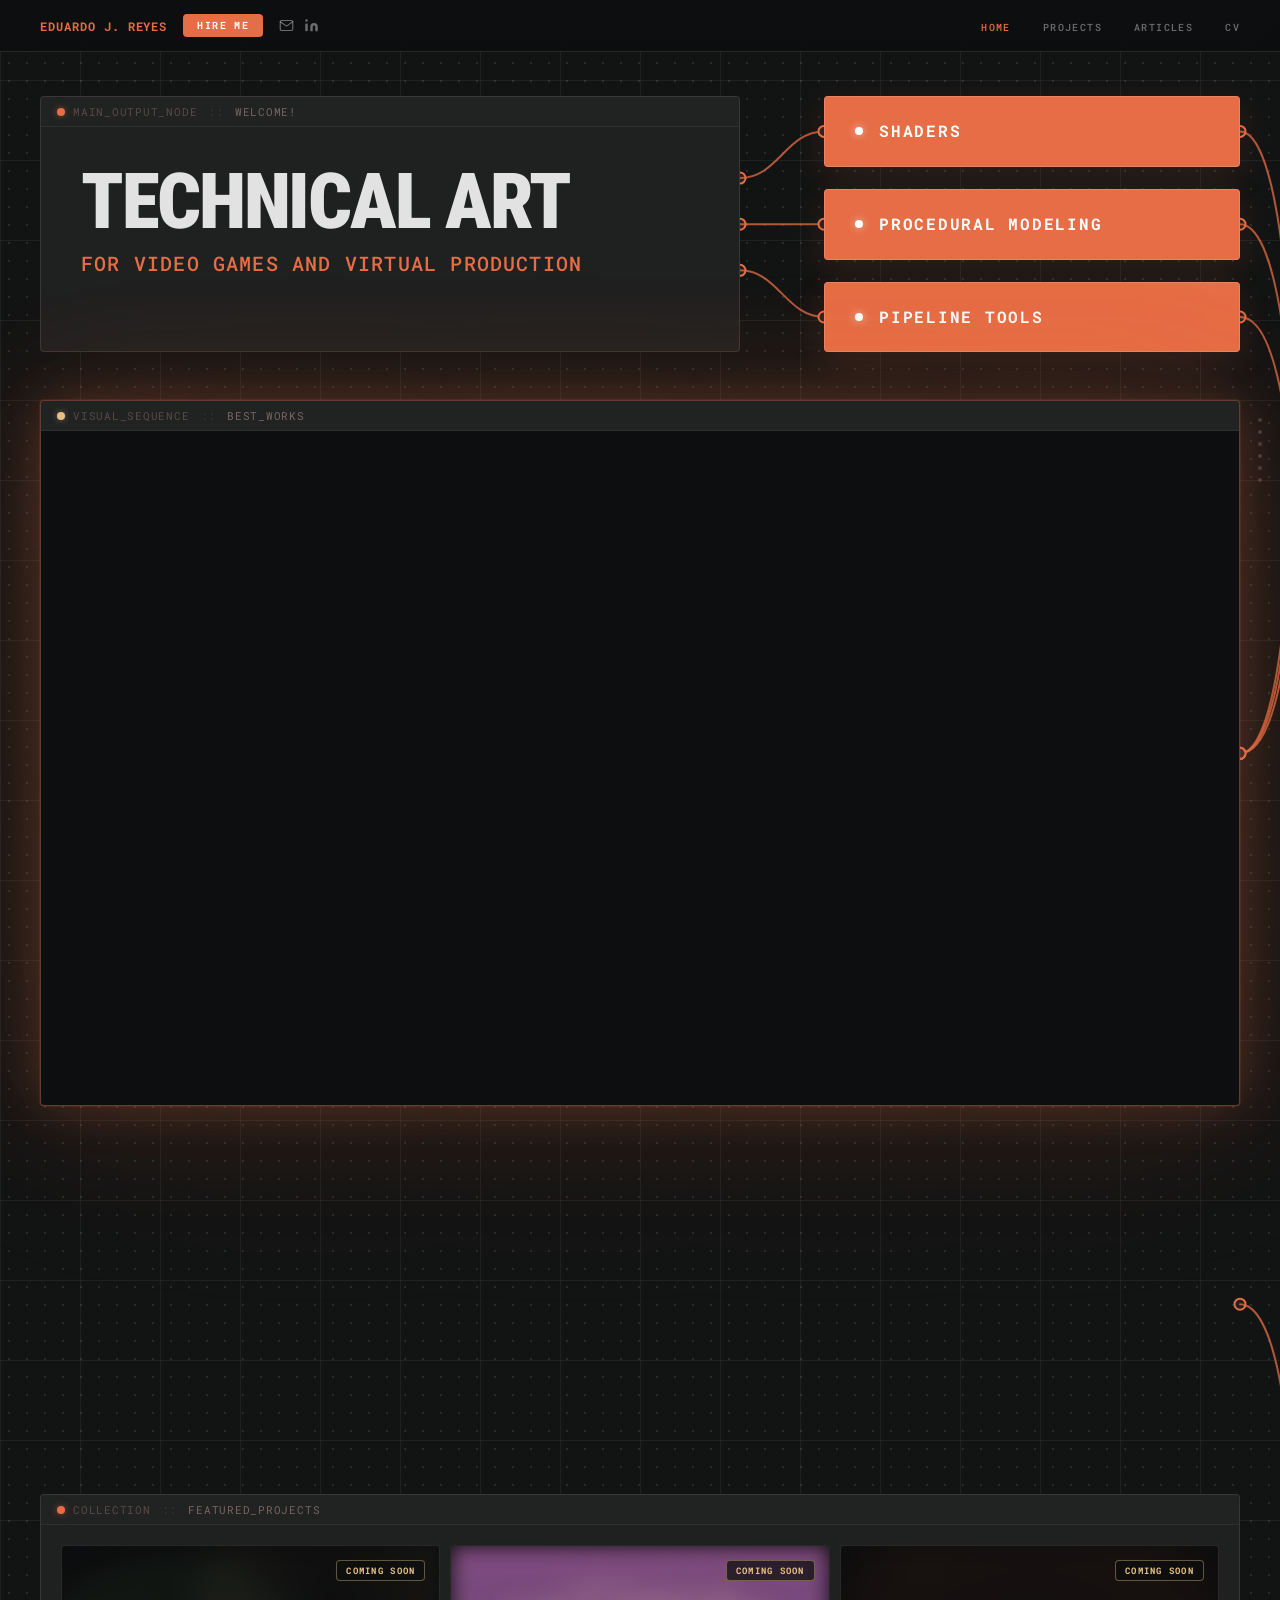
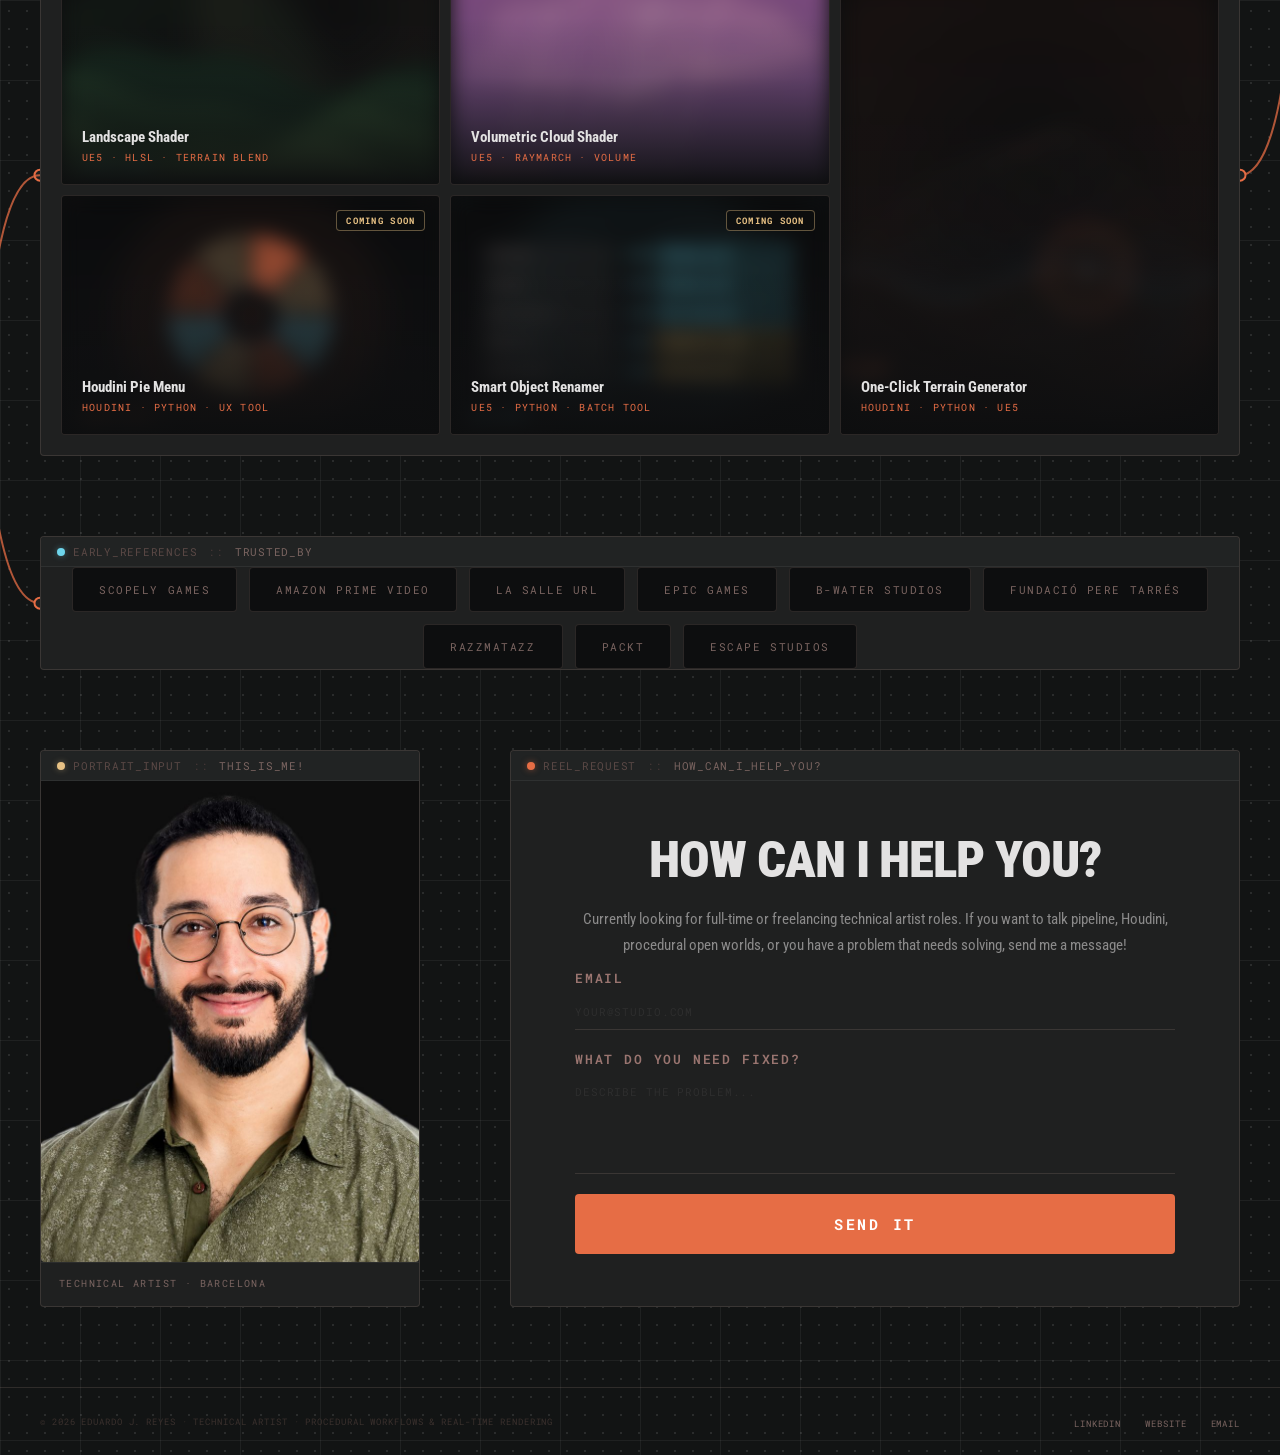
==== index.html @ d37d5cd6 "Update index.html updated navigation bar" ====
<!DOCTYPE html>
<html lang="en">
<head>
<meta charset="UTF-8"/>
<meta name="viewport" content="width=device-width, initial-scale=1.0"/>
<title>Eduardo J. Reyes — Technical Artist · Shaders · Procedural · Tools</title>

<!-- SEO -->
<meta name="description" content="Technical Artist with 4 shipped titles. Specialising in shaders, procedural modelling, and pipeline tools across UE5, Houdini, and Unity. Barcelona-based, available worldwide."/>
<meta name="keywords" content="Technical Artist, Unreal Engine 5, Houdini, HLSL, Shader Development, Procedural Generation, PCG, Unity, Technical Art, Barcelona, Real-Time Rendering, VFX, Pipeline Tools"/>
<meta name="author" content="Eduardo J. Reyes"/>
<meta name="robots" content="index, follow"/>
<link rel="canonical" href="https://eduardojreyes.com/"/>

<!-- Open Graph (LinkedIn, Facebook, WhatsApp, Slack…) -->
<meta property="og:type" content="website"/>
<meta property="og:url" content="https://eduardojreyes.com/"/>
<meta property="og:title" content="Eduardo J. Reyes — Technical Artist"/>
<meta property="og:description" content="Technical Artist with 4 shipped titles. Shaders · Procedural Modelling · Tools. UE5 · Houdini · Unity · HLSL. Barcelona-based, available worldwide."/>
<meta property="og:image" content="https://eduardojreyes.com/assets/Caratula.png"/>
<meta property="og:image:width" content="1280"/>
<meta property="og:image:height" content="720"/>
<meta property="og:image:alt" content="Eduardo J. Reyes — Technical Art · Shaders · Procedural Modelling · Tools"/>
<meta property="og:site_name" content="Eduardo J. Reyes — Portfolio"/>
<meta property="og:locale" content="en_GB"/>

<!-- Twitter / X Card -->
<meta name="twitter:card" content="summary_large_image"/>
<meta name="twitter:title" content="Eduardo J. Reyes — Technical Artist"/>
<meta name="twitter:description" content="Technical Artist with 4 shipped titles. Shaders · Procedural Modelling · Tools. UE5 · Houdini · Unity · HLSL."/>
<meta name="twitter:image" content="https://eduardojreyes.com/assets/Caratula.png"/>
<meta name="twitter:image:alt" content="Eduardo J. Reyes — Technical Art · Shaders · Procedural Modelling · Tools"/>

<!-- Theme colour (browser chrome on mobile) -->
<meta name="theme-color" content="#e66d45"/>
<link rel="preconnect" href="https://fonts.googleapis.com"/>
<link rel="preconnect" href="https://fonts.gstatic.com" crossorigin/>
<link href="https://fonts.googleapis.com/css2?family=Roboto+Condensed:ital,wght@0,300;0,400;0,600;0,700;0,800;0,900;1,400&family=Roboto:wght@300;400;500;700&family=Roboto+Mono:wght@400;500;600;700&display=swap" rel="stylesheet"/>
<style>
*,*::before,*::after{box-sizing:border-box;margin:0;padding:0;}
:root{
  --bg:#121414; --bg-low:#0d0e0f;
  --surface:#1f2020; --surf-hi:#212323;
  --primary:#e66d45; --primary-lo:#ffb59e;
  --secondary:#e7c184; --tertiary:#6ed5eb;
  --text:#e3e2e2; --text-dim:#dec0b7;
  --outline:rgba(166,139,131,.2);
  --outline-hi:rgba(166,139,131,.38);
  --font:'Roboto Condensed',sans-serif;
  --mono:'Roboto Mono',monospace;
  --r:4px; --pw:1400px;
}
html{scroll-behavior:smooth;}
body{
  position:relative;
  background-color:var(--bg);
  background-image:
    linear-gradient(rgba(255,255,255,.055) 1px, transparent 1px),
    linear-gradient(90deg, rgba(255,255,255,.055) 1px, transparent 1px),
    radial-gradient(circle, rgba(255,255,255,.1) 1px, transparent 1px);
  background-size:80px 80px, 80px 80px, 18px 18px;
  color:var(--text);font-family:var(--font);overflow-x:clip;
  cursor:url("data:image/svg+xml;charset=utf8,<svg xmlns='http://www.w3.org/2000/svg' width='40' height='40' viewBox='0 0 40 40'><path d='M8 4 L8 30 L14 23 L20 36 L24 34.5 L18 22 L28 22 Z' fill='white' stroke='%23e66d45' stroke-width='2.5' stroke-linejoin='round' paint-order='stroke fill'/></svg>") 8 4, auto;
}

/* CURSOR */
a, button, [role="button"], .nav-hire, .proj-card, label, input[type="submit"], select, .trusted-card {
  cursor:url("data:image/svg+xml;charset=utf8,<svg xmlns='http://www.w3.org/2000/svg' width='40' height='40' viewBox='0 0 40 40'><path d='M14 6 C14 4.9 14.9 4 16 4 C17.1 4 18 4.9 18 6 L18 16 C18.7 15.4 19.6 15 20.5 15 C21.6 15 22.5 15.6 23 16.5 C23.6 15.9 24.5 15.5 25.5 15.5 C26.5 15.5 27.4 16 28 16.8 C28.5 16.3 29.2 16 30 16 C31.1 16 32 16.9 32 18 L32 26 C32 30.4 28.4 34 24 34 L22 34 C19.6 34 17.4 33 15.9 31.3 L10.4 25 C9.6 24 9.7 22.6 10.7 21.8 C11.6 21.1 12.9 21.2 13.7 22 L14 22.3 Z' fill='white' stroke='%23e66d45' stroke-width='2' stroke-linejoin='round' paint-order='stroke fill'/></svg>") 14 4, pointer;
}
.reel-wrap{position:relative;}

/* NAV */
nav{position:fixed;top:0;left:0;right:0;z-index:200;height:52px;display:flex;align-items:center;justify-content:space-between;padding:0 40px;background:rgba(13,14,15,.9);backdrop-filter:blur(16px);border-bottom:1px solid var(--outline);}
.nav-left{display:flex;align-items:center;gap:16px;}
.nav-name{font-family:var(--mono);font-size:12px;font-weight:700;letter-spacing:.08em;text-transform:uppercase;color:var(--primary);text-decoration:none;}
.nav-icons{display:flex;align-items:center;gap:10px;}
.nav-icon{display:flex;align-items:center;color:rgba(227,226,226,.45);text-decoration:none;transition:color .2s;}
.nav-icon:hover{color:var(--primary);}
.nav-icon svg{width:15px;height:15px;}
.nav-hire{font-family:var(--mono);font-size:10px;font-weight:700;letter-spacing:.14em;text-transform:uppercase;padding:5px 14px;background:var(--primary);color:#fff;text-decoration:none;border-radius:var(--r);transition:background .2s;}
.nav-hire:hover{background:var(--primary-lo);}
.nav-right{display:flex;gap:32px;list-style:none;}
.nav-right a{font-family:var(--mono);font-size:10px;font-weight:500;letter-spacing:.14em;text-transform:uppercase;color:rgba(227,226,226,.45);text-decoration:none;transition:color .2s;}
.nav-right a:hover{color:var(--text);}
.nav-right a.active{color:var(--primary);}
.nav-sep{color:rgba(166,139,131,.3);font-size:10px;}

/* PAGE */
.page{position:relative;max-width:var(--pw);margin:0 auto;padding:0 40px;z-index:3;}

/* NODE — base (invisible until animated) */
.node{background:var(--surface);border:1px solid var(--outline);border-radius:var(--r);position:relative;opacity:0;border-color .3s;z-index:1;}
.node:hover{border-color:var(--outline-hi);}

/* ── ANIMATION KEYFRAMES ── */
@keyframes fadeIn{
  0%  {opacity:0;transform:translateY(20px);}
  100%{opacity:1;transform:translateY(0);}
}
.anim-fade{animation:fadeIn 467ms cubic-bezier(0.4,0,0.2,1) forwards;}
.anim-glitch{animation:fadeIn 533ms cubic-bezier(0.4,0,0.2,1) forwards;}

/* Header */
.node-header{display:flex;align-items:center;gap:8px;padding:7px 16px;background:var(--surf-hi);border-bottom:1px solid rgba(255,255,255,.06);border-radius:var(--r) var(--r) 0 0;font-family:var(--mono);font-size:11px;letter-spacing:.07em;user-select:none;}
.nh-dot{width:8px;height:8px;border-radius:50%;flex-shrink:0;background:var(--primary);box-shadow:0 0 6px rgba(230,109,69,.5);}
.nh-dot.teal{background:var(--tertiary);box-shadow:0 0 6px rgba(110,213,235,.4);}
.nh-dot.sand{background:var(--secondary);box-shadow:0 0 6px rgba(231,193,132,.4);}
.nh-path{color:#5a4845;} .nh-sep{color:#443635;margin:0 3px;} .nh-name{color:#7a6460;}

/* ─ HERO ─ */
.s-hero{padding-top:96px;}
.hero-grid{display:grid;grid-template-columns:minmax(0,1fr) 480px;gap:20px;align-items:stretch;}
.node-hero-text .node-body{padding:40px 40px 44px;}
.hero-h1{font-size:clamp(44px,6vw,100px);font-weight:900;line-height:.92;letter-spacing:-.03em;text-transform:uppercase;margin-bottom:12px;color:var(--text);white-space:nowrap;}
.hero-sub{font-family:var(--mono);font-size:clamp(14px,1.55vw,21px);font-weight:500;letter-spacing:.06em;text-transform:uppercase;color:var(--primary);margin-bottom:0;}

/* Spec output nodes */
.spec-col{display:flex;flex-direction:column;justify-content:center;gap:22px;height:100%;padding-left:64px;}
.node-spec{background:var(--primary);border-color:rgba(255,255,255,.16);display:flex;align-items:center;gap:16px;padding:26px 30px;box-shadow:0 10px 34px rgba(230,109,69,.14);}
.node-spec:hover{border-color:rgba(255,255,255,.5);background:#f07846;}
.spec-pin{width:8px;height:8px;border-radius:50%;background:#fff;flex-shrink:0;box-shadow:0 0 8px rgba(255,255,255,.6);}
.spec-label{font-family:var(--mono);font-size:clamp(15px,1.25vw,19px);font-weight:800;letter-spacing:.11em;text-transform:uppercase;color:#fff;line-height:1.05;}

/* ─ REEL ─ */
.s-reel{padding:48px 0;}
.node-reel .node-body{padding:0;}
.node-reel{border-color:rgba(230,109,69,.35);box-shadow:0 0 0 1px rgba(230,109,69,.12),0 0 50px rgba(230,109,69,.24),0 0 140px rgba(230,109,69,.16),0 0 240px rgba(230,109,69,.09);}
.node-reel:hover{border-color:rgba(230,109,69,.6);}
@media (prefers-reduced-motion:no-preference){
  .node-reel{animation:reelGlow 6s ease-in-out infinite;}
}
@keyframes reelGlow{
  0%,100%{box-shadow:0 0 0 1px rgba(230,109,69,.12),0 0 50px rgba(230,109,69,.22),0 0 140px rgba(230,109,69,.14),0 0 240px rgba(230,109,69,.08);}
  50%    {box-shadow:0 0 0 1px rgba(230,109,69,.18),0 0 60px rgba(230,109,69,.30),0 0 170px rgba(230,109,69,.19),0 0 280px rgba(230,109,69,.12);}
}
.reel-wrap{position:relative;width:100%;aspect-ratio:16/9;background:var(--bg-low);border-radius:0 0 var(--r) var(--r);overflow:hidden;}
.reel-wrap iframe{position:absolute;top:0;left:0;width:100%;height:100%;border:0;}

/* ─ VALUES ─ */
.s-values{padding:40px 0;}
.values-grid{display:grid;grid-template-columns:repeat(3,1fr);gap:16px;}
.node-val .node-body{padding:28px 28px 32px;}
.val-header{display:flex;align-items:center;gap:14px;margin-bottom:14px;}
.val-icon{width:32px;height:32px;flex-shrink:0;color:var(--primary);}
.val-title{font-size:17px;font-weight:700;line-height:1.25;letter-spacing:-.01em;margin:0;}
.val-text{font-size:14px;line-height:1.7;color:rgba(227,226,226,.55);}

/* ─ PROJECTS ─ */
.s-projects{padding:40px 0;}
.projects-grid{display:grid;grid-template-columns:repeat(3,1fr);grid-template-rows:240px 240px;gap:10px;}
.proj-card{position:relative;overflow:hidden;border-radius:var(--r);background:var(--bg-low);border:1px solid var(--outline);text-decoration:none;display:block;transition:border-color .25s;}
.proj-card:hover{border-color:rgba(230,109,69,.45);box-shadow:0 0 0 1px rgba(230,109,69,.1),0 0 40px rgba(230,109,69,.18),0 0 100px rgba(230,109,69,.1);}
.proj-card:nth-child(3){grid-column:3;grid-row:1/span 2;}
.proj-bg{position:absolute;inset:0;transition:transform .5s ease;background-size:cover;background-position:center;}
.proj-card:hover .proj-bg{transform:scale(1.04);}
.proj-overlay{position:absolute;inset:0;background:linear-gradient(to top,rgba(13,14,15,.92) 0%,rgba(13,14,15,.15) 45%,transparent 70%);display:flex;flex-direction:column;justify-content:flex-end;padding:20px;transition:opacity .3s;}
.proj-title{font-size:15px;font-weight:700;color:var(--text);margin-bottom:5px;}
.proj-tag{font-family:var(--mono);font-size:10px;letter-spacing:.12em;text-transform:uppercase;color:var(--primary);}
.proj-soon{position:absolute;top:14px;right:14px;font-family:var(--mono);font-size:9px;font-weight:700;letter-spacing:.14em;text-transform:uppercase;color:var(--secondary);background:rgba(13,14,15,.72);border:1px solid rgba(231,193,132,.4);padding:4px 9px;border-radius:var(--r);z-index:3;}
.proj-bg{filter:blur(10px);}

/* ─ TRUSTED ─ */
.s-trusted{padding:40px 0;}
.node-trusted .node-body{padding:32px 32px 36px;}
.trusted-grid{display:flex;gap:12px;flex-wrap:wrap;align-items:center;justify-content:center;}
.trusted-card{padding:14px 26px;border:1px solid var(--outline);border-radius:var(--r);background:var(--bg-low);font-family:var(--mono);font-size:11px;letter-spacing:.14em;text-transform:uppercase;color:#7a6460;transition:border-color .2s,color .2s;}
.trusted-card:hover{border-color:var(--primary);color:var(--text-dim);}

/* ─ CONTACT ─ */
.s-contact{padding:40px 0 80px;}
.contact-grid{display:grid;grid-template-columns:380px minmax(0,1fr);gap:90px;align-items:stretch;}
.node-photo{display:flex;flex-direction:column;}
.node-photo .node-body{padding:0;flex:1;min-height:0;display:flex;flex-direction:column;}
.photo-frame{flex:1;min-height:480px;position:relative;overflow:hidden;background:var(--bg-low);border-radius:0 0 var(--r) var(--r);}
.photo-frame img{position:absolute;inset:0;width:100%;height:100%;object-fit:cover;object-position:center 18%;display:block;}
.photo-cap{font-family:var(--mono);font-size:10px;letter-spacing:.14em;text-transform:uppercase;color:#7a6460;padding:14px 18px 16px;border-top:1px solid rgba(255,255,255,.06);}
.node-body.node-contact{padding:48px 48px 52px;}
.contact-inner{max-width:600px;margin:0 auto;text-align:center;}
.contact-h{font-size:clamp(32px,4vw,52px);font-weight:900;letter-spacing:-.02em;text-transform:uppercase;margin-bottom:16px;}
.contact-sub{font-size:15px;line-height:1.75;color:rgba(227,226,226,.55);margin-bottom:10px;}
.contact-form{text-align:left;display:flex;flex-direction:column;gap:20px;}
.field-group{display:flex;flex-direction:column;gap:6px;}
.field-label{font-family:var(--mono);font-size:13px;letter-spacing:.14em;text-transform:uppercase;color:#9a7570;font-weight:600;}
.field-input,.field-textarea{background:transparent;border:none;border-bottom:1px solid var(--outline);padding:10px 0;font-family:var(--mono);font-size:12px;color:var(--text);outline:none;transition:border-color .2s;width:100%;}
.field-input::placeholder,.field-textarea::placeholder{color:#2e2e2e;text-transform:uppercase;font-size:11px;letter-spacing:.08em;}
.field-input:focus,.field-textarea:focus{border-color:var(--primary);}
.field-textarea{resize:none;height:100px;display:block;}
.btn-send{font-family:var(--mono);font-size:15px;font-weight:700;letter-spacing:.18em;text-transform:uppercase;padding:20px;background:var(--primary);color:#fff;border:none;width:100%;border-radius:var(--r);transition:background .2s,transform .15s;}
.btn-send:hover{background:#f07846;transform:translateY(-1px);}

/* FOOTER */
footer{border-top:1px solid var(--outline);padding:24px 40px;display:flex;align-items:center;justify-content:space-between;max-width:var(--pw);margin:0 auto;}
.foot-copy{font-family:var(--mono);font-size:9px;letter-spacing:.1em;text-transform:uppercase;color:#3a302d;}
.foot-links{display:flex;gap:24px;list-style:none;}
.foot-links a{font-family:var(--mono);font-size:9px;letter-spacing:.1em;text-transform:uppercase;color:#7a6460;text-decoration:none;transition:color .2s;}
.foot-links a:hover{color:var(--primary);}

/* SCROLL PIPS */
.scroll-hint{position:fixed;right:18px;top:50%;transform:translateY(-50%);display:flex;flex-direction:column;gap:8px;z-index:100;pointer-events:none;}
.scroll-pip{width:4px;height:4px;border-radius:50%;background:rgba(166,139,131,.3);transition:background .3s,transform .3s;}
/* ─ MOBILE ─ */
@media (max-width: 900px) {
  /* hide SVG wire connections */
  #conn-svg { display: none !important; }
  .scroll-hint { display: none; }

  /* nav */
  nav { padding: 0 20px; height: 52px; }
  .nav-sep { display: none; }
  .nav-right { display: none; }
  .nav-right.open {
    display: flex;
    flex-direction: column;
    gap: 0;
    position: fixed;
    top: 52px;
    left: 0; right: 0;
    background: rgba(13,14,15,.97);
    border-bottom: 1px solid var(--outline);
    padding: 12px 0;
    z-index: 199;
  }
  .nav-right.open li a {
    display: block;
    padding: 12px 24px;
    font-size: 12px;
  }
  .nav-burger {
    display: flex;
    flex-direction: column;
    gap: 5px;
    background: none;
    border: none;
    padding: 6px;
    margin-left: auto;
  }
  .nav-burger span {
    display: block;
    width: 22px;
    height: 2px;
    background: var(--text);
    border-radius: 2px;
    transition: transform .2s, opacity .2s;
  }

  /* page padding */
  .page { padding: 0 16px; }

  /* hero */
  .s-hero { padding-top: 72px; }
  .hero-grid { grid-template-columns: 1fr; gap: 12px; }
  .node-hero-text .node-body { padding: 24px 20px 28px; }
  .hero-h1 { font-size: clamp(36px,11vw,64px); white-space: normal; }
  .hero-sub { font-size: clamp(12px,3.5vw,16px); }
  .spec-col { padding-left: 0; gap: 10px; }
  .node-spec { padding: 16px 20px; }
  .spec-label { font-size: clamp(13px,4vw,17px); }

  /* reel */
  .s-reel { padding: 24px 0; }

  /* values — vertical flow connector */
  .s-values { padding: 24px 0; }
  .values-grid {
    grid-template-columns: 1fr;
    gap: 0;
    position: relative;
  }
  .node-val { border-radius: 0; }
  .node-val:first-child { border-radius: var(--r) var(--r) 0 0; }
  .node-val:last-child  { border-radius: 0 0 var(--r) var(--r); }
  /* connector line between cards */
  .node-val + .node-val { border-top: none; position: relative; }
  .node-val + .node-val::before {
    content: '';
    display: block;
    width: 2px;
    height: 20px;
    background: var(--primary);
    margin: 0 auto;
    opacity: .75;
  }
  .node-val .node-body { padding: 20px 20px 24px; }

  /* projects */
  .s-projects { padding: 24px 0; }
  .projects-grid {
    grid-template-columns: 1fr;
    grid-template-rows: auto;
    gap: 10px;
  }
  .proj-card:nth-child(3) { grid-column: auto; grid-row: auto; }

  /* trusted */
  .s-trusted { padding: 24px 0; }
  .node-trusted .node-body { padding: 20px 16px 24px; }

  /* contact */
  .s-contact { padding: 24px 0 48px; }
  .contact-grid {
    grid-template-columns: 1fr;
    gap: 0;
  }
  .node-photo { display: none; } /* hide portrait on mobile */
  .node-body.node-contact { padding: 24px 20px 32px; }
  .contact-h { font-size: clamp(28px,7vw,44px); }

  /* footer */
  footer {
    flex-direction: column;
    gap: 12px;
    padding: 20px 16px;
    text-align: center;
  }
  .foot-links { justify-content: center; }
}

</style>
</head>
<body>

<svg id="conn-svg" style="position:absolute;top:0;left:0;width:100%;pointer-events:none;z-index:0;overflow:visible;"></svg>

<div class="scroll-hint" id="scrollPips">
  <div class="scroll-pip active"></div>
  <div class="scroll-pip"></div>
  <div class="scroll-pip"></div>
  <div class="scroll-pip"></div>
  <div class="scroll-pip"></div>
  <div class="scroll-pip"></div>
</div>

<nav>
  <div class="nav-left">
    <a href="index.html" class="nav-name">Eduardo J. Reyes</a>
    <a href="mailto:eduardoj.reyes@hotmail.com?subject=Technical%20Art%20enquiry" class="nav-hire">Hire Me</a>
    <div class="nav-icons">
      <a href="mailto:eduardoj.reyes@hotmail.com" class="nav-icon" aria-label="Email"><svg viewBox="0 0 24 24" fill="none" stroke="currentColor" stroke-width="1.8" stroke-linecap="round" stroke-linejoin="round"><path d="M4 4h16c1.1 0 2 .9 2 2v12c0 1.1-.9 2-2 2H4c-1.1 0-2-.9-2-2V6c0-1.1.9-2 2-2z"/><polyline points="22,6 12,13 2,6"/></svg></a>
      <a href="https://www.linkedin.com/in/eduardojreyesdev" target="_blank" rel="noopener" class="nav-icon" aria-label="LinkedIn"><svg viewBox="0 0 24 24" fill="currentColor"><path d="M16 8a6 6 0 0 1 6 6v7h-4v-7a2 2 0 0 0-2-2 2 2 0 0 0-2 2v7h-4v-7a6 6 0 0 1 6-6z"/><rect x="2" y="9" width="4" height="12"/><circle cx="4" cy="4" r="2"/></svg></a>
    </div>
  </div>
  <ul class="nav-right" id="navMenu">
    <li><a href="index.html" class="active">Home</a></li>
    <li><a href="works.html">Projects</a></li>
    <li><a href="articles.html">Articles</a></li>
    <li><a href="cv.html">CV</a></li>
  </ul>
  <button class="nav-burger" id="navBurger" aria-label="Menu" style="display:none;">
    <span></span><span></span><span></span>
  </button>
</nav>

<!-- HERO -->
<section id="s-hero" class="s-hero">
  <div class="page">
    <div class="hero-grid">

      <!-- Hero text node -->
      <div class="node node-hero-text" id="n-hero">
        <div class="node-header">
          <span class="nh-dot"></span>
          <span class="nh-path">MAIN_OUTPUT_NODE</span>
          <span class="nh-sep">::</span>
          <span class="nh-name">WELCOME!</span>
        </div>
        <div class="node-body">
          <h1 class="hero-h1">Technical Art</h1>
          <p class="hero-sub">For Video Games and Virtual Production</p>
        </div>
      </div>

      <!-- Spec output nodes -->
      <div class="spec-col">
        <div class="node node-spec" id="n-spec-a">
          <span class="spec-pin"></span>
          <span class="spec-label">Shaders</span>
        </div>
        <div class="node node-spec" id="n-spec-b">
          <span class="spec-pin"></span>
          <span class="spec-label">Procedural Modeling</span>
        </div>
        <div class="node node-spec" id="n-spec-c">
          <span class="spec-pin"></span>
          <span class="spec-label">Pipeline Tools</span>
        </div>
      </div>

    </div>
  </div>
</section>

<!-- REEL -->
<section id="s-reel" class="s-reel">
  <div class="page">
    <div class="node node-reel" id="n-reel">
      <div class="node-header">
        <span class="nh-dot sand"></span>
        <span class="nh-path">VISUAL_SEQUENCE</span>
        <span class="nh-sep">::</span>
        <span class="nh-name">BEST_WORKS</span>
      </div>
      <div class="node-body">
        <div class="reel-wrap">
          <iframe
            src="https://player.vimeo.com/video/1203903259?autoplay=1&muted=1&loop=1&autopause=0&playsinline=1&byline=0&title=0&portrait=0&controls=1"
            allow="autoplay; fullscreen; picture-in-picture"
            allowfullscreen
            title="Project Reel 2025"></iframe>

        </div>
      </div>
    </div>
  </div>
</section>

<!-- VALUE PROPS -->
<section id="s-values" class="s-values">
  <div class="page">
    <div class="values-grid">

      <div class="node node-val" id="n-va">
        <div class="node-header">
          <span class="nh-dot"></span>
          <span class="nh-path">ARCH_FUNCTION</span>
          <span class="nh-sep">::</span>
          <span class="nh-name">OUTPUT_A</span>
        </div>
        <div class="node-body">
          <div class="val-header"><svg class="val-icon" viewBox="0 0 24 24" fill="none" stroke="currentColor" stroke-width="1.5"><polygon points="13 2 3 14 12 14 11 22 21 10 12 10 13 2"/></svg>
          <h3 class="val-title">Environments will ship faster. And look better.</h3></div>
          <p class="val-text">From organic landscapes to artificial structures, I build the systems that make environments faster to produce and cheaper to iterate on.</p>
        </div>
      </div>

      <div class="node node-val" id="n-vb">
        <div class="node-header">
          <span class="nh-dot teal"></span>
          <span class="nh-path">ARCH_FUNCTION</span>
          <span class="nh-sep">::</span>
          <span class="nh-name">OUTPUT_B</span>
        </div>
        <div class="node-body">
          <div class="val-header"><svg class="val-icon" viewBox="0 0 24 24" fill="none" stroke="currentColor" stroke-width="1.5"><path d="M12 22s8-4 8-10V5l-8-3-8 3v7c0 6 8 10 8 10z"/></svg>
          <h3 class="val-title">Everything will be expertly documented.</h3></div>
          <p class="val-text">Every system is easily usable for artists, scalable for the team and shipped with the right documentation.</p>
        </div>
      </div>

      <div class="node node-val" id="n-vc">
        <div class="node-header">
          <span class="nh-dot sand"></span>
          <span class="nh-path">ARCH_FUNCTION</span>
          <span class="nh-sep">::</span>
          <span class="nh-name">OUTPUT_C</span>
        </div>
        <div class="node-body">
          <div class="val-header"><svg class="val-icon" viewBox="0 0 24 24" fill="none" stroke="currentColor" stroke-width="1.5"><circle cx="12" cy="12" r="3"/><path d="M12 2v4M12 18v4M4.22 4.22l2.83 2.83M16.95 16.95l2.83 2.83M2 12h4M18 12h4M4.22 19.78l2.83-2.83M16.95 7.05l2.83-2.83"/></svg>
          <h3 class="val-title">Your project will run fast and won't bottleneck.</h3></div>
          <p class="val-text">Validation tools, project starters, optimization for the engine... Anything needed to make everything run smoothly.</p>
        </div>
      </div>

    </div>
  </div>
</section>

<!-- PROJECTS -->
<section id="s-projects" class="s-projects">
  <div class="page">
    <div class="node" id="n-projects">
      <div class="node-header">
        <span class="nh-dot"></span>
        <span class="nh-path">COLLECTION</span>
        <span class="nh-sep">::</span>
        <span class="nh-name">FEATURED_PROJECTS</span>
      </div>
      <div class="node-body" style="padding:20px;">
        <div class="projects-grid">

          <a class="proj-card soon" href="works.html" aria-label="Landscape Shader — coming soon">
            <span class="proj-soon">Coming Soon</span>
            <div class="proj-bg" style="background-image:url('[data-uri]');"></div>
            <div class="proj-overlay">
              <p class="proj-title">Landscape Shader</p>
              <p class="proj-tag">UE5 · HLSL · Terrain Blend</p>
            </div>
          </a>

          <a class="proj-card soon" href="works.html" aria-label="Volumetric Cloud Shader — coming soon">
            <span class="proj-soon">Coming Soon</span>
            <div class="proj-bg" style="background-image:url('[data-uri]');"></div>
            <div class="proj-overlay">
              <p class="proj-title">Volumetric Cloud Shader</p>
              <p class="proj-tag">UE5 · Raymarch · Volume</p>
            </div>
          </a>

          <a class="proj-card soon" href="works.html">
            <span class="proj-soon">Coming Soon</span>
            <div class="proj-bg" style="background-image:url('[data-uri]');"></div>
            <div class="proj-overlay">
              <p class="proj-title">One-Click Terrain Generator</p>
              <p class="proj-tag">Houdini · Python · UE5</p>
            </div>
          </a>

          <a class="proj-card soon" href="works.html">
            <span class="proj-soon">Coming Soon</span>
            <div class="proj-bg" style="background-image:url('[data-uri]');"></div>
            <div class="proj-overlay">
              <p class="proj-title">Houdini Pie Menu</p>
              <p class="proj-tag">Houdini · Python · UX Tool</p>
            </div>
          </a>

          <a class="proj-card soon" href="works.html">
            <span class="proj-soon">Coming Soon</span>
            <div class="proj-bg" style="background-image:url('[data-uri]');"></div>
            <div class="proj-overlay">
              <p class="proj-title">Smart Object Renamer</p>
              <p class="proj-tag">UE5 · Python · Batch Tool</p>
            </div>
          </a>

        </div>
      </div>
    </div>
  </div>
</section>

<!-- TRUSTED BY -->
<section id="s-trusted" class="s-trusted">
  <div class="page">
    <div class="node" id="n-trusted">
      <div class="node-header">
        <span class="nh-dot teal"></span>
        <span class="nh-path">EARLY_REFERENCES</span>
        <span class="nh-sep">::</span>
        <span class="nh-name">TRUSTED_BY</span>
      </div>
      <div class="node-body node-trusted">
        <div class="trusted-grid">
          <div class="trusted-card">Scopely Games</div>
          <div class="trusted-card">Amazon Prime Video</div>
          <div class="trusted-card">La Salle URL</div>
          <div class="trusted-card">Epic Games</div>
          <div class="trusted-card">B-Water Studios</div>
          <div class="trusted-card">Fundació Pere Tarrés</div>
          <div class="trusted-card">Razzmatazz</div>
          <div class="trusted-card">Packt</div>
          <div class="trusted-card">Escape Studios</div>
        </div>
      </div>
    </div>
  </div>
</section>

<!-- CONTACT -->
<section id="s-contact" class="s-contact">
  <div class="page">
    <div class="contact-grid">

    <div class="node node-photo" id="n-photo">
      <div class="node-header">
        <span class="nh-dot sand"></span>
        <span class="nh-path">PORTRAIT_INPUT</span>
        <span class="nh-sep">::</span>
        <span class="nh-name">THIS_IS_ME!</span>
      </div>
      <div class="node-body">
        <div class="photo-frame">
          <img src="[data-uri]" alt="Eduardo J. Reyes"/>
        </div>
        <p class="photo-cap">Technical Artist · Barcelona</p>
      </div>
    </div>

    <div class="node" id="n-contact">
      <div class="node-header">
        <span class="nh-dot"></span>
        <span class="nh-path">REEL_REQUEST</span>
        <span class="nh-sep">::</span>
        <span class="nh-name">HOW_CAN_I_HELP_YOU?</span>
      </div>
      <div class="node-body node-contact">
        <div class="contact-inner">
          <h2 class="contact-h">HOW CAN I HELP YOU?</h2>
          <p class="contact-sub">Currently looking for full-time or freelancing technical artist roles. If you want to talk pipeline, Houdini, procedural open worlds, or you have a problem that needs solving, send me a message!</p>
          <form class="contact-form" id="contact-form" onsubmit="sendMail(event);">
            <div class="field-group">
              <label class="field-label">Email</label>
              <input type="email" id="f-email" class="field-input" placeholder="YOUR@STUDIO.COM"/>
            </div>
            <div class="field-group">
              <label class="field-label">What do you need fixed?</label>
              <textarea id="f-msg" class="field-textarea" placeholder="DESCRIBE THE PROBLEM..."></textarea>
            </div>
            <button type="submit" class="btn-send">Send It</button>
          </form>
        </div>
      </div>
    </div>

    </div>
  </div>
</section>

<footer>
  <p class="foot-copy">© 2026 Eduardo J. Reyes · Technical Artist · Procedural Workflows & Real-Time Rendering</p>
  <ul class="foot-links">
    <li><a href="https://www.linkedin.com/in/eduardojreyesdev" target="_blank">LinkedIn</a></li>
    <li><a href="https://www.eduardojreyes.com" target="_blank">Website</a></li>
    <li><a href="mailto:eduardoj.reyes@hotmail.com">Email</a></li>
  </ul>
</footer>

<script>
// ── CURSOR ── native pointer with orange-outlined circle via CSS; pointer for interactables
// ── CONTACT FORM ──
function sendMail(e){
  e.preventDefault();
  const email=document.getElementById('f-email').value.trim();
  const msg  =document.getElementById('f-msg').value.trim();
  if(!email||!msg){alert('Please fill in both fields.');return;}
  const sub =encodeURIComponent('Technical Art enquiry');
  const body=encodeURIComponent('From: '+email+'\n\n'+msg);
  window.location.href='mailto:eduardoj.reyes@hotmail.com?subject='+sub+'&body='+body;
}

// ── NODE FADE IN ──
function fadeIn(el){
  el.style.animation='none';
  el.offsetHeight;
  el.style.animation='fadeIn 467ms cubic-bezier(0.4,0,0.2,1) forwards';
}

// ── WIRE + PIN SYSTEM ──
const connSvg   = document.getElementById('conn-svg');
const WIRE_MS   = 250;
const EXT       = 70;
const PIN_R     = 5.5;
const WIRE_CLR  = '#e66d45';

const activeWires = [];
let rzTimer;

function nRect(id){
  const el = document.getElementById(id);
  if(!el) return null;
  const r = el.getBoundingClientRect();
  return {
    left:   r.left   + window.scrollX,
    right:  r.right  + window.scrollX,
    top:    r.top    + window.scrollY,
    bottom: r.bottom + window.scrollY,
    midY:   r.top    + r.height * 0.5 + window.scrollY,
  };
}

function yAt(r, frac){
  return frac==null ? r.midY : r.top + (r.bottom - r.top) * frac;
}

// w = { from, to, side:'right'|'left'|'across', sFrac?, eFrac? }
function calcCoords(w){
  const a = nRect(w.from);
  const b = nRect(w.to);
  if(!a || !b) return null;
  const sy = yAt(a, w.sFrac);
  const ey = yAt(b, w.eFrac);
  if(w.side === 'across'){
    const sx = a.right, ex = b.left;
    const ext = Math.min(Math.max((ex - sx) * 0.45, 14), 54);
    return { sx, sy, ex, ey, cp1x:sx+ext, cp1y:sy, cp2x:ex-ext, cp2y:ey };
  }
  const sx = w.side==='right' ? a.right : a.left;
  const ex = w.side==='right' ? b.right : b.left;
  const bx = w.side==='right' ? sx + EXT : sx - EXT;
  return { sx, sy, ex, ey, cp1x:bx, cp1y:sy, cp2x:bx, cp2y:ey };
}

function addPin(x, y){
  const c = document.createElementNS('http://www.w3.org/2000/svg','circle');
  c.setAttribute('cx', x);
  c.setAttribute('cy', y);
  c.setAttribute('r',  PIN_R);
  c.setAttribute('fill', '#1f2020');
  c.setAttribute('stroke', WIRE_CLR);
  c.setAttribute('stroke-width', '2');
  connSvg.appendChild(c);
}

function drawAnimated(w){
  const co = calcCoords(w);
  if(!co) return;
  const { sx, sy, ex, ey, cp1x, cp1y, cp2x, cp2y } = co;
  addPin(sx, sy);
  const path = document.createElementNS('http://www.w3.org/2000/svg','path');
  path.setAttribute('d', `M${sx} ${sy} C${cp1x} ${cp1y} ${cp2x} ${cp2y} ${ex} ${ey}`);
  path.setAttribute('stroke', WIRE_CLR);
  path.setAttribute('stroke-width', '2');
  path.setAttribute('fill', 'none');
  path.setAttribute('stroke-opacity', '0.75');
  path.setAttribute('stroke-linecap', 'round');
  connSvg.appendChild(path);
  const len = path.getTotalLength();
  path.style.strokeDasharray  = len;
  path.style.strokeDashoffset = len;
  requestAnimationFrame(()=>requestAnimationFrame(()=>{
    path.style.transition = `stroke-dashoffset ${WIRE_MS}ms cubic-bezier(0.55,0,0.45,1)`;
    path.style.strokeDashoffset = '0';
  }));
  setTimeout(()=>addPin(ex, ey), WIRE_MS);
  activeWires.push(w);
}

function redrawAll(){
  connSvg.innerHTML = '';
  connSvg.style.height = document.body.scrollHeight + 'px';
  activeWires.forEach(w => {
    const co = calcCoords(w);
    if(!co) return;
    const { sx, sy, ex, ey, cp1x, cp1y, cp2x, cp2y } = co;
    const path = document.createElementNS('http://www.w3.org/2000/svg','path');
    path.setAttribute('d', `M${sx} ${sy} C${cp1x} ${cp1y} ${cp2x} ${cp2y} ${ex} ${ey}`);
    path.setAttribute('stroke', WIRE_CLR);
    path.setAttribute('stroke-width', '2');
    path.setAttribute('fill', 'none');
    path.setAttribute('stroke-opacity', '0.75');
    path.setAttribute('stroke-linecap', 'round');
    connSvg.appendChild(path);
    addPin(sx, sy);
    addPin(ex, ey);
  });
}

window.addEventListener('resize', ()=>{ clearTimeout(rzTimer); rzTimer=setTimeout(redrawAll, 120); });

const triggers = [
  { watch:'s-reel',     wires:[{ from:'n-spec-a',  to:'n-reel', side:'right', eFrac:0.50 },
                                { from:'n-spec-b',  to:'n-reel', side:'right', eFrac:0.50 },
                                { from:'n-spec-c',  to:'n-reel', side:'right', eFrac:0.50 }], nodes:['n-reel'], afterHero:true },
  { watch:'s-values',   wires:[{ from:'n-reel',    to:'n-va',       side:'left'  },
                                { from:'n-va',      to:'n-vb',       side:'across' },
                                { from:'n-vb',      to:'n-vc',       side:'across' }], nodes:['n-va','n-vb','n-vc'] },
  { watch:'s-projects', wires:[{ from:'n-vc',      to:'n-projects', side:'right' }], nodes:['n-projects']         },
  { watch:'s-trusted',  wires:[{ from:'n-projects',to:'n-trusted',  side:'left'  }], nodes:['n-trusted','n-photo','n-contact'],
                        postWires:[{ from:'n-photo', to:'n-contact', side:'across', sFrac:0.5, eFrac:0.5 }] },
];
const triggered = new Set();
const T0 = Date.now();
const HERO_SEQ_MS = 970;   // hero fades + the three fan-out wires


const scrollObs = new IntersectionObserver(entries=>{
  entries.forEach(e=>{
    if(!e.isIntersecting) return;
    const t = triggers.find(t=>t.watch===e.target.id);
    if(t && !triggered.has(t.watch)){
      triggered.add(t.watch);
      scrollObs.unobserve(e.target);
      // if this section is already on screen at load, let the hero finish first
      const hold = t.afterHero ? Math.max(0, HERO_SEQ_MS - (Date.now() - T0)) : 0;
      setTimeout(()=>{
        connSvg.style.height = document.body.scrollHeight+'px';
        t.wires.forEach(w=>drawAnimated(w));
        setTimeout(()=>{
          t.nodes.forEach(id=>{ const el=document.getElementById(id); if(el) fadeIn(el); });
          if(t.postWires) setTimeout(()=>{
            connSvg.style.height = document.body.scrollHeight+'px';
            t.postWires.forEach(w=>drawAnimated(w));
          }, 500);
        }, WIRE_MS);
      }, hold);
    }
  });
},{threshold:0.05});
triggers.forEach(t=>{ const el=document.getElementById(t.watch); if(el) scrollObs.observe(el); });

// ── SCROLL PIPS ──
const sections=['s-hero','s-reel','s-values','s-projects','s-trusted','s-contact'];
const pips=document.querySelectorAll('.scroll-pip');
window.addEventListener('scroll',()=>{
  const mid=window.scrollY+window.innerHeight/2;
  sections.forEach((id,i)=>{
    const s=document.getElementById(id);if(!s)return;
    const t=s.getBoundingClientRect().top+window.scrollY;
    pips[i]&&pips[i].classList.toggle('active',mid>=t&&mid<t+s.offsetHeight);
  });
},{passive:true});

// ── INIT ──
const SPEC_IDS = ['n-spec-a','n-spec-b','n-spec-c'];
const HERO_WIRES = [
  { from:'n-hero', to:'n-spec-a', side:'across', sFrac:0.32, eFrac:0.5 },
  { from:'n-hero', to:'n-spec-b', side:'across', sFrac:0.50, eFrac:0.5 },
  { from:'n-hero', to:'n-spec-c', side:'across', sFrac:0.68, eFrac:0.5 },
];

function initLoad(){
  connSvg.style.height = document.body.scrollHeight+'px';
  fadeIn(document.getElementById('n-hero'));
  SPEC_IDS.forEach((id,i)=>{
    const el=document.getElementById(id);
    if(el) setTimeout(()=>fadeIn(el), 47*i);
  });
  // wait for the node fades to settle so the wire endpoints land on final positions
  HERO_WIRES.forEach((w,i)=>setTimeout(()=>{
    connSvg.style.height = document.body.scrollHeight+'px';
    drawAnimated(w);
  }, 583 + 57*i));
}
let _loaded = false;
function safeInit(){ if(!_loaded){ _loaded=true; initLoad(); } }
if(document.fonts){ document.fonts.ready.then(safeInit); } else { window.addEventListener('load',safeInit); }
setTimeout(safeInit, 400);
</script>
<script>
// Hamburger menu — show only on mobile
(function(){
  var burger = document.getElementById('navBurger');
  var menu   = document.getElementById('navMenu');
  function checkWidth(){
    if(window.innerWidth <= 900){
      burger.style.display = 'flex';
    } else {
      burger.style.display = 'none';
      menu.classList.remove('open');
    }
  }
  checkWidth();
  window.addEventListener('resize', checkWidth);
  burger.addEventListener('click', function(){
    menu.classList.toggle('open');
  });
  // close menu when a link is tapped
  menu.querySelectorAll('a').forEach(function(a){
    a.addEventListener('click', function(){ menu.classList.remove('open'); });
  });
})();
</script>
</body>
</html>
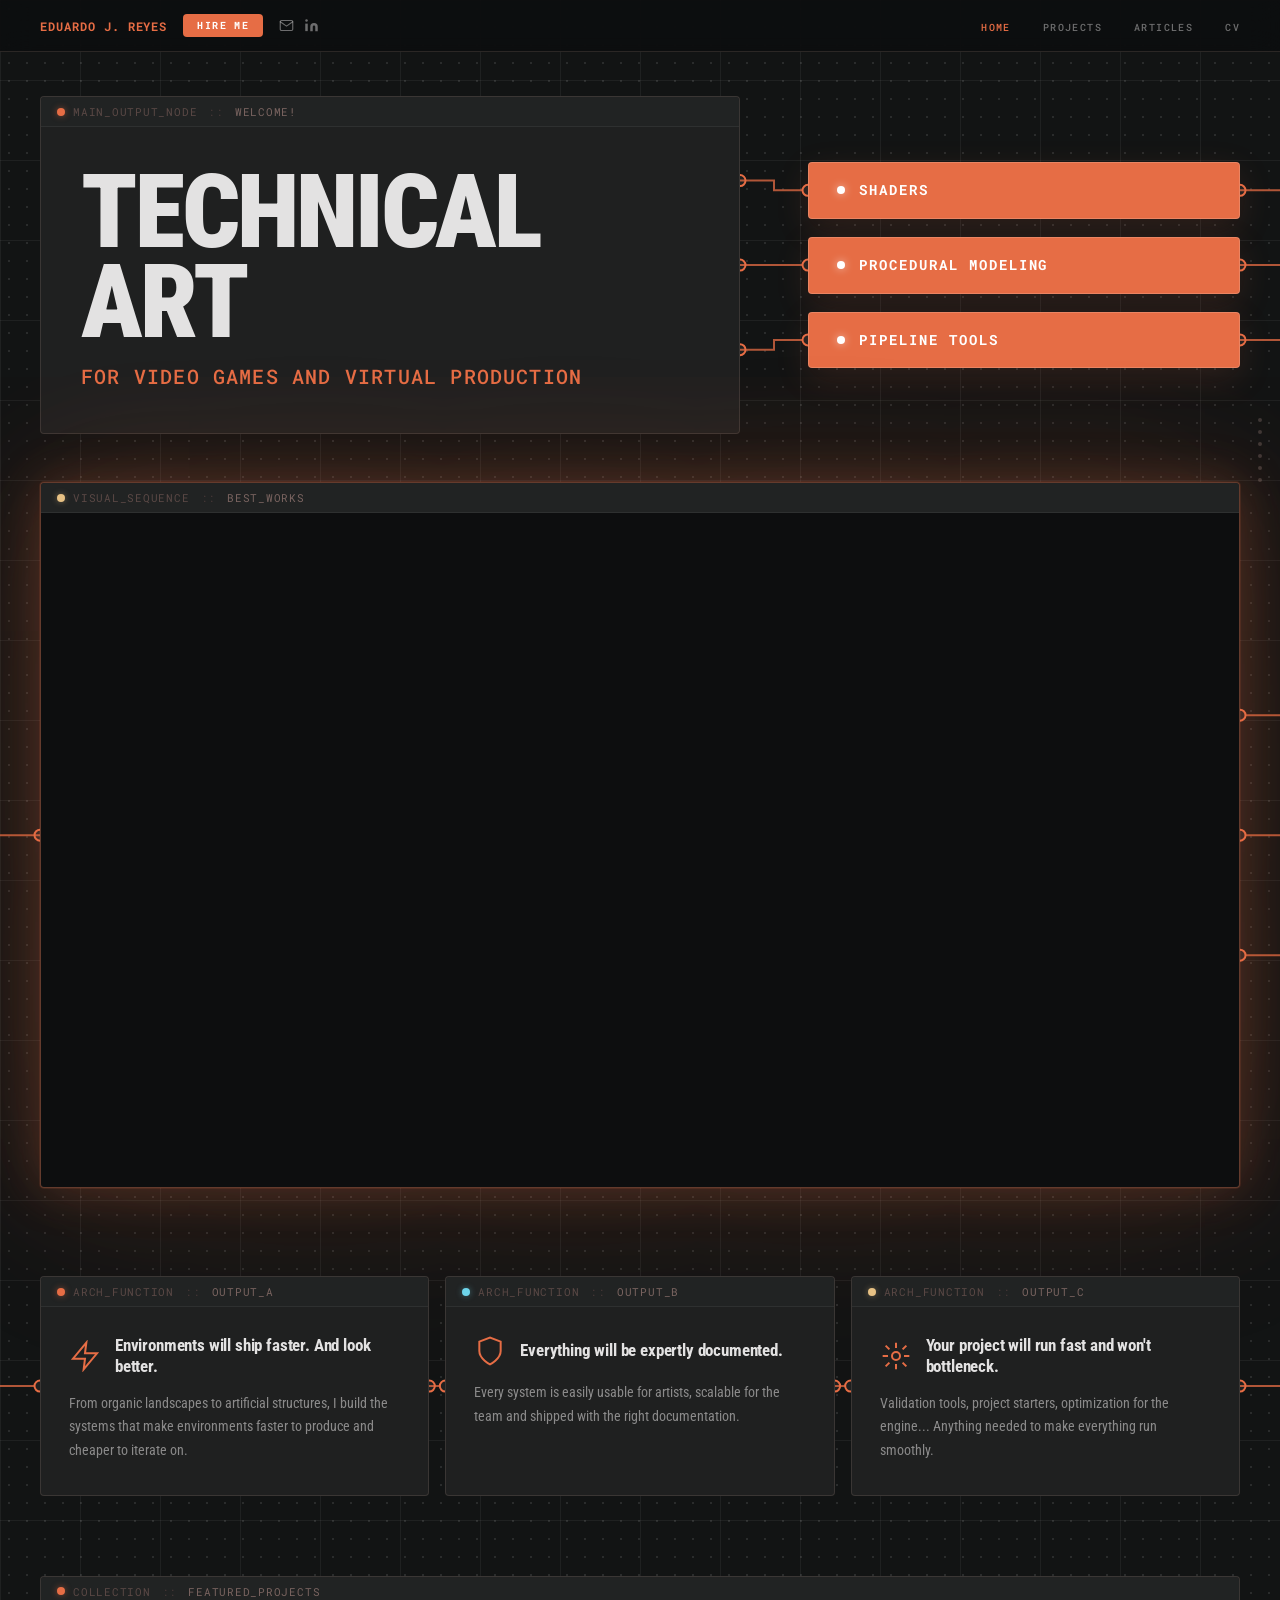
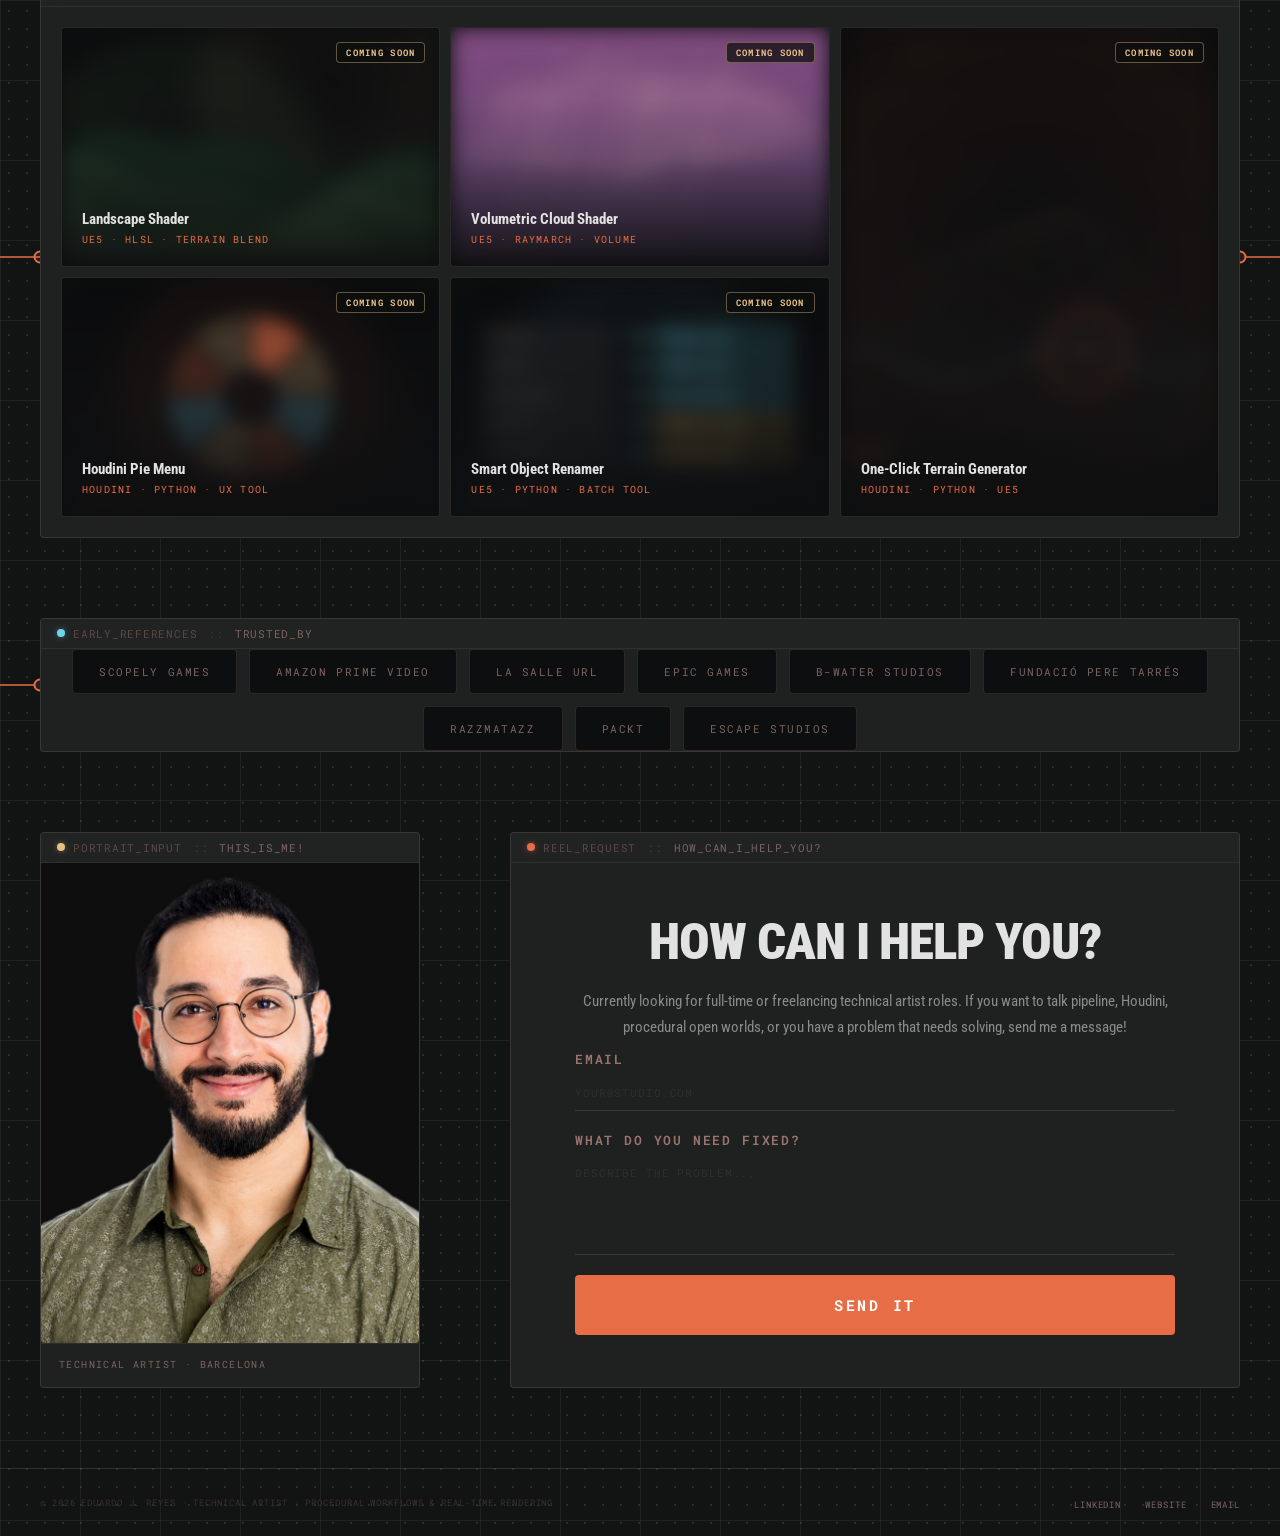
==== commit e12543fe: "Update index.html fixing" ====
--- a/index.html
+++ b/index.html
@@ -111,15 +111,15 @@
 .s-hero{padding-top:96px;}
 .hero-grid{display:grid;grid-template-columns:minmax(0,1fr) 480px;gap:20px;align-items:stretch;}
 .node-hero-text .node-body{padding:40px 40px 44px;}
-.hero-h1{font-size:clamp(44px,6vw,100px);font-weight:900;line-height:.92;letter-spacing:-.03em;text-transform:uppercase;margin-bottom:12px;color:var(--text);white-space:nowrap;}
+.hero-h1{font-size:clamp(52px,8vw,128px);font-weight:900;line-height:.88;letter-spacing:-.03em;text-transform:uppercase;margin-bottom:16px;color:var(--text);}
 .hero-sub{font-family:var(--mono);font-size:clamp(14px,1.55vw,21px);font-weight:500;letter-spacing:.06em;text-transform:uppercase;color:var(--primary);margin-bottom:0;}
 
 /* Spec output nodes */
-.spec-col{display:flex;flex-direction:column;justify-content:center;gap:22px;height:100%;padding-left:64px;}
-.node-spec{background:var(--primary);border-color:rgba(255,255,255,.16);display:flex;align-items:center;gap:16px;padding:26px 30px;box-shadow:0 10px 34px rgba(230,109,69,.14);}
+.spec-col{display:flex;flex-direction:column;justify-content:center;gap:18px;height:100%;padding-left:48px;}
+.node-spec{background:var(--primary);border-color:rgba(255,255,255,.16);display:flex;align-items:center;gap:14px;padding:20px 28px;box-shadow:0 10px 34px rgba(230,109,69,.14);}
 .node-spec:hover{border-color:rgba(255,255,255,.5);background:#f07846;}
-.spec-pin{width:8px;height:8px;border-radius:50%;background:#fff;flex-shrink:0;box-shadow:0 0 8px rgba(255,255,255,.6);}
-.spec-label{font-family:var(--mono);font-size:clamp(15px,1.25vw,19px);font-weight:800;letter-spacing:.11em;text-transform:uppercase;color:#fff;line-height:1.05;}
+.spec-pin{width:8px;height:8px;border-radius:50%;background:#fff;flex-shrink:0;box-shadow:0 0 8px rgba(255,255,255,.6);order:-1;}
+.spec-label{font-family:var(--mono);font-size:clamp(13px,1.1vw,16px);font-weight:800;letter-spacing:.14em;text-transform:uppercase;color:#fff;line-height:1.05;}
 
 /* ─ REEL ─ */
 .s-reel{padding:48px 0;}
@@ -364,7 +364,7 @@
           <span class="nh-name">WELCOME!</span>
         </div>
         <div class="node-body">
-          <h1 class="hero-h1">Technical Art</h1>
+          <h1 class="hero-h1">Technical<br>Art</h1>
           <p class="hero-sub">For Video Games and Virtual Production</p>
         </div>
       </div>
@@ -661,6 +661,7 @@
   return frac==null ? r.midY : r.top + (r.bottom - r.top) * frac;
 }
 
+// Orthogonal wire drawing (right-angle lines, like the image)
 // w = { from, to, side:'right'|'left'|'across', sFrac?, eFrac? }
 function calcCoords(w){
   const a = nRect(w.from);
@@ -670,13 +671,13 @@
   const ey = yAt(b, w.eFrac);
   if(w.side === 'across'){
     const sx = a.right, ex = b.left;
-    const ext = Math.min(Math.max((ex - sx) * 0.45, 14), 54);
-    return { sx, sy, ex, ey, cp1x:sx+ext, cp1y:sy, cp2x:ex-ext, cp2y:ey };
+    const mx = sx + (ex - sx) * 0.5;
+    return { sx, sy, ex, ey, mx };
   }
   const sx = w.side==='right' ? a.right : a.left;
   const ex = w.side==='right' ? b.right : b.left;
   const bx = w.side==='right' ? sx + EXT : sx - EXT;
-  return { sx, sy, ex, ey, cp1x:bx, cp1y:sy, cp2x:bx, cp2y:ey };
+  return { sx, sy, ex, ey, bx };
 }
 
 function addPin(x, y){
@@ -690,18 +691,28 @@
   connSvg.appendChild(c);
 }
 
+// Build an orthogonal path: H then V then H (right-angle elbows)
+function orthoPath(sx, sy, ex, ey, bx){
+  // exit right from sx,sy → elbow at bx,sy → drop/rise to bx,ey → enter ex,ey
+  return `M${sx} ${sy} L${bx} ${sy} L${bx} ${ey} L${ex} ${ey}`;
+}
+
 function drawAnimated(w){
   const co = calcCoords(w);
   if(!co) return;
-  const { sx, sy, ex, ey, cp1x, cp1y, cp2x, cp2y } = co;
+  const { sx, sy, ex, ey, bx, mx } = co;
   addPin(sx, sy);
   const path = document.createElementNS('http://www.w3.org/2000/svg','path');
-  path.setAttribute('d', `M${sx} ${sy} C${cp1x} ${cp1y} ${cp2x} ${cp2y} ${ex} ${ey}`);
+  const d = (w.side === 'across')
+    ? `M${sx} ${sy} L${mx} ${sy} L${mx} ${ey} L${ex} ${ey}`
+    : orthoPath(sx, sy, ex, ey, bx);
+  path.setAttribute('d', d);
   path.setAttribute('stroke', WIRE_CLR);
   path.setAttribute('stroke-width', '2');
   path.setAttribute('fill', 'none');
   path.setAttribute('stroke-opacity', '0.75');
-  path.setAttribute('stroke-linecap', 'round');
+  path.setAttribute('stroke-linecap', 'square');
+  path.setAttribute('stroke-linejoin', 'miter');
   connSvg.appendChild(path);
   const len = path.getTotalLength();
   path.style.strokeDasharray  = len;
@@ -720,14 +731,18 @@
   activeWires.forEach(w => {
     const co = calcCoords(w);
     if(!co) return;
-    const { sx, sy, ex, ey, cp1x, cp1y, cp2x, cp2y } = co;
+    const { sx, sy, ex, ey, bx, mx } = co;
     const path = document.createElementNS('http://www.w3.org/2000/svg','path');
-    path.setAttribute('d', `M${sx} ${sy} C${cp1x} ${cp1y} ${cp2x} ${cp2y} ${ex} ${ey}`);
+    const d = (w.side === 'across')
+      ? `M${sx} ${sy} L${mx} ${sy} L${mx} ${ey} L${ex} ${ey}`
+      : orthoPath(sx, sy, ex, ey, bx);
+    path.setAttribute('d', d);
     path.setAttribute('stroke', WIRE_CLR);
     path.setAttribute('stroke-width', '2');
     path.setAttribute('fill', 'none');
     path.setAttribute('stroke-opacity', '0.75');
-    path.setAttribute('stroke-linecap', 'round');
+    path.setAttribute('stroke-linecap', 'square');
+    path.setAttribute('stroke-linejoin', 'miter');
     connSvg.appendChild(path);
     addPin(sx, sy);
     addPin(ex, ey);
@@ -737,9 +752,9 @@
 window.addEventListener('resize', ()=>{ clearTimeout(rzTimer); rzTimer=setTimeout(redrawAll, 120); });
 
 const triggers = [
-  { watch:'s-reel',     wires:[{ from:'n-spec-a',  to:'n-reel', side:'right', eFrac:0.50 },
+  { watch:'s-reel',     wires:[{ from:'n-spec-a',  to:'n-reel', side:'right', eFrac:0.33 },
                                 { from:'n-spec-b',  to:'n-reel', side:'right', eFrac:0.50 },
-                                { from:'n-spec-c',  to:'n-reel', side:'right', eFrac:0.50 }], nodes:['n-reel'], afterHero:true },
+                                { from:'n-spec-c',  to:'n-reel', side:'right', eFrac:0.67 }], nodes:['n-reel'], afterHero:true },
   { watch:'s-values',   wires:[{ from:'n-reel',    to:'n-va',       side:'left'  },
                                 { from:'n-va',      to:'n-vb',       side:'across' },
                                 { from:'n-vb',      to:'n-vc',       side:'across' }], nodes:['n-va','n-vb','n-vc'] },
@@ -792,9 +807,9 @@
 // ── INIT ──
 const SPEC_IDS = ['n-spec-a','n-spec-b','n-spec-c'];
 const HERO_WIRES = [
-  { from:'n-hero', to:'n-spec-a', side:'across', sFrac:0.32, eFrac:0.5 },
+  { from:'n-hero', to:'n-spec-a', side:'across', sFrac:0.25, eFrac:0.5 },
   { from:'n-hero', to:'n-spec-b', side:'across', sFrac:0.50, eFrac:0.5 },
-  { from:'n-hero', to:'n-spec-c', side:'across', sFrac:0.68, eFrac:0.5 },
+  { from:'n-hero', to:'n-spec-c', side:'across', sFrac:0.75, eFrac:0.5 },
 ];
 
 function initLoad(){
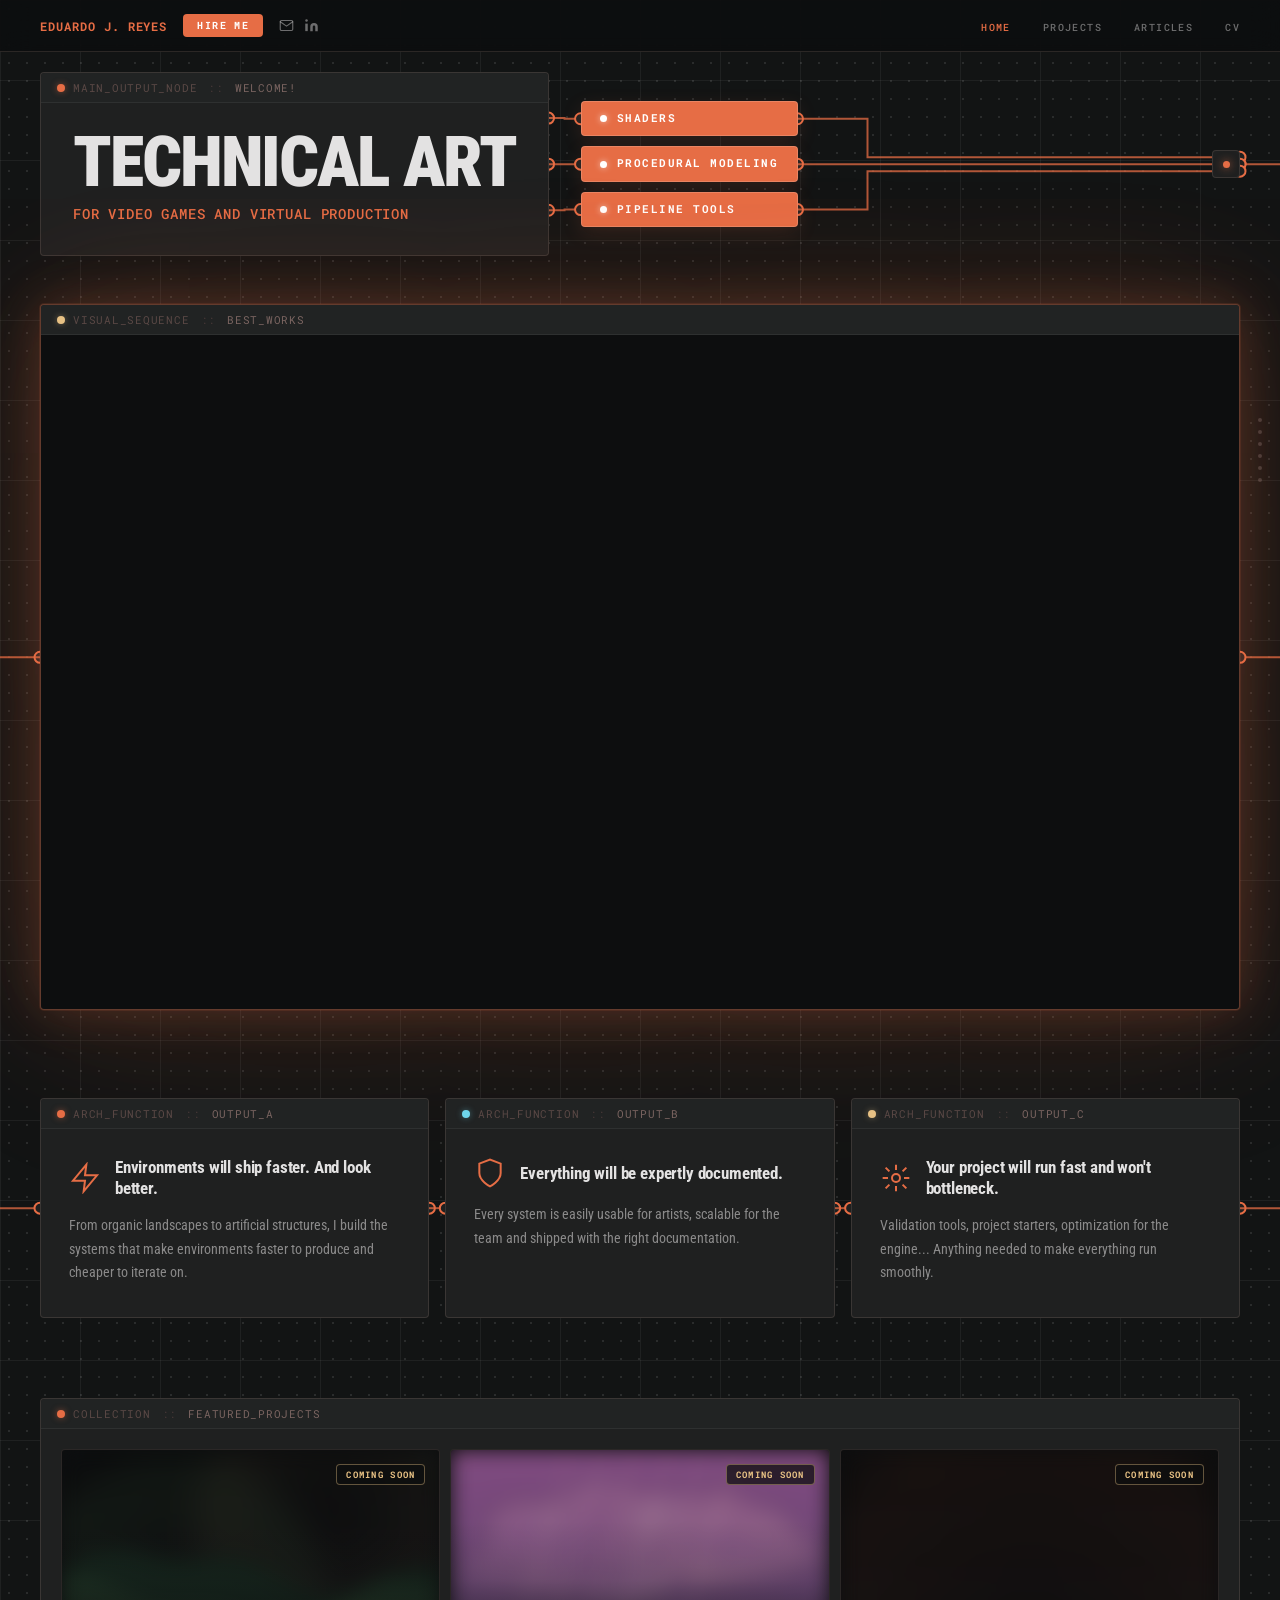
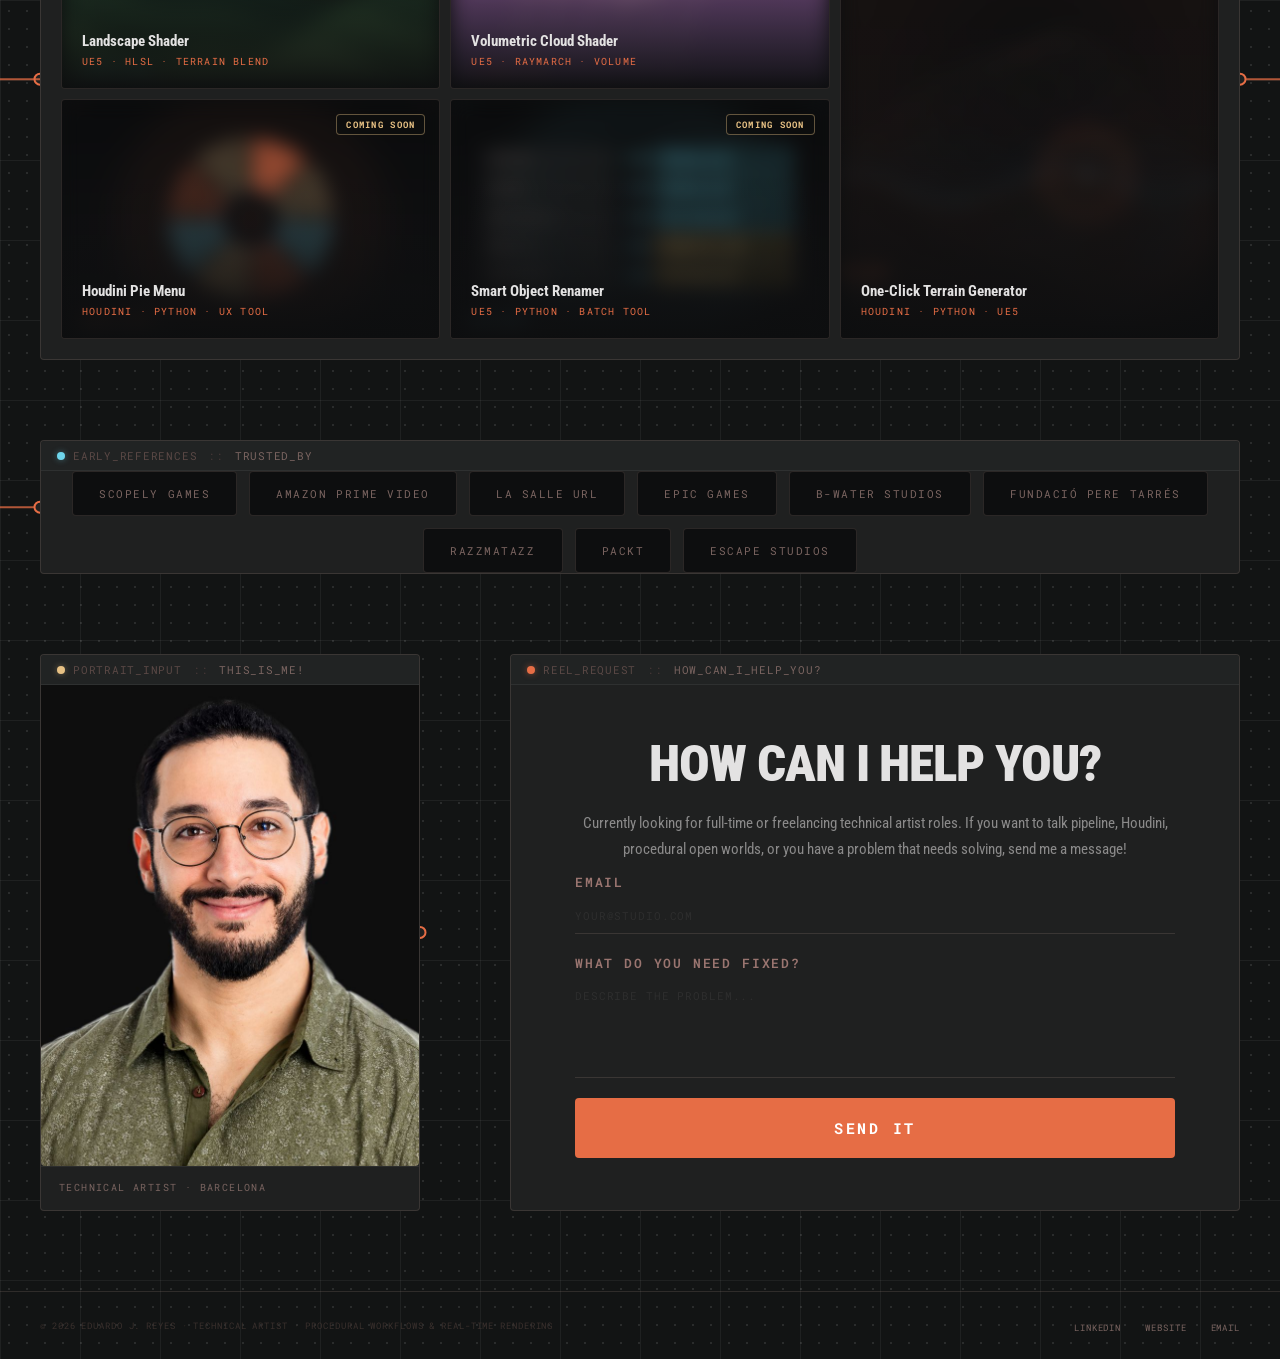
==== commit 9bf4d118: "Update index.html fixed the lines" ====
--- a/index.html
+++ b/index.html
@@ -108,18 +108,22 @@
 .nh-path{color:#5a4845;} .nh-sep{color:#443635;margin:0 3px;} .nh-name{color:#7a6460;}
 
 /* ─ HERO ─ */
-.s-hero{padding-top:96px;}
-.hero-grid{display:grid;grid-template-columns:minmax(0,1fr) 480px;gap:20px;align-items:stretch;}
-.node-hero-text .node-body{padding:40px 40px 44px;}
-.hero-h1{font-size:clamp(52px,8vw,128px);font-weight:900;line-height:.88;letter-spacing:-.03em;text-transform:uppercase;margin-bottom:16px;color:var(--text);}
-.hero-sub{font-family:var(--mono);font-size:clamp(14px,1.55vw,21px);font-weight:500;letter-spacing:.06em;text-transform:uppercase;color:var(--primary);margin-bottom:0;}
+.s-hero{padding-top:72px;}
+.hero-grid{display:flex;align-items:center;gap:0;width:100%;}
+.node-hero-text{width:fit-content;flex-shrink:0;}.node-hero-text .node-body{padding:28px 32px 32px;}
+.hero-h1{font-size:clamp(38px,5.5vw,80px);font-weight:900;line-height:.9;letter-spacing:-.03em;text-transform:uppercase;margin-bottom:10px;color:var(--text);white-space:nowrap;}
+.hero-sub{font-family:var(--mono);font-size:clamp(11px,1.1vw,14px);font-weight:500;letter-spacing:.06em;text-transform:uppercase;color:var(--primary);margin-bottom:0;}
 
 /* Spec output nodes */
-.spec-col{display:flex;flex-direction:column;justify-content:center;gap:18px;height:100%;padding-left:48px;}
-.node-spec{background:var(--primary);border-color:rgba(255,255,255,.16);display:flex;align-items:center;gap:14px;padding:20px 28px;box-shadow:0 10px 34px rgba(230,109,69,.14);}
+.spec-col{display:flex;flex-direction:column;justify-content:center;gap:10px;padding-left:32px;flex-shrink:0;}
+.node-spec{background:var(--primary);border-color:rgba(255,255,255,.16);display:flex;align-items:center;gap:10px;padding:11px 18px;box-shadow:0 6px 20px rgba(230,109,69,.14);width:auto;}
 .node-spec:hover{border-color:rgba(255,255,255,.5);background:#f07846;}
-.spec-pin{width:8px;height:8px;border-radius:50%;background:#fff;flex-shrink:0;box-shadow:0 0 8px rgba(255,255,255,.6);order:-1;}
-.spec-label{font-family:var(--mono);font-size:clamp(13px,1.1vw,16px);font-weight:800;letter-spacing:.14em;text-transform:uppercase;color:#fff;line-height:1.05;}
+.spec-pin{width:7px;height:7px;border-radius:50%;background:#fff;flex-shrink:0;box-shadow:0 0 6px rgba(255,255,255,.6);order:-1;}
+.spec-label{font-family:var(--mono);font-size:clamp(10px,0.85vw,12px);font-weight:800;letter-spacing:.14em;text-transform:uppercase;color:#fff;line-height:1.05;white-space:nowrap;}
+
+/* Merge node — standalone, pushed to right edge of page */
+.node-merge{background:var(--surface);border:1px solid var(--outline);border-radius:var(--r);display:flex;align-items:center;justify-content:center;width:28px;height:28px;flex-shrink:0;margin-left:auto;margin-right:0;}
+.merge-dot{width:7px;height:7px;border-radius:50%;background:var(--primary);box-shadow:0 0 8px rgba(230,109,69,.7);}
 
 /* ─ REEL ─ */
 .s-reel{padding:48px 0;}
@@ -364,7 +368,7 @@
           <span class="nh-name">WELCOME!</span>
         </div>
         <div class="node-body">
-          <h1 class="hero-h1">Technical<br>Art</h1>
+          <h1 class="hero-h1">Technical Art</h1>
           <p class="hero-sub">For Video Games and Virtual Production</p>
         </div>
       </div>
@@ -383,6 +387,11 @@
           <span class="spec-pin"></span>
           <span class="spec-label">Pipeline Tools</span>
         </div>
+      </div>
+
+      <!-- Merge node (standalone, further right) -->
+      <div class="node node-merge" id="n-merge">
+        <span class="merge-dot"></span>
       </div>
 
     </div>
@@ -752,9 +761,10 @@
 window.addEventListener('resize', ()=>{ clearTimeout(rzTimer); rzTimer=setTimeout(redrawAll, 120); });
 
 const triggers = [
-  { watch:'s-reel',     wires:[{ from:'n-spec-a',  to:'n-reel', side:'right', eFrac:0.33 },
-                                { from:'n-spec-b',  to:'n-reel', side:'right', eFrac:0.50 },
-                                { from:'n-spec-c',  to:'n-reel', side:'right', eFrac:0.67 }], nodes:['n-reel'], afterHero:true },
+  { watch:'s-reel',     wires:[{ from:'n-spec-a',  to:'n-merge', side:'right', eFrac:0.25 },
+                                { from:'n-spec-b',  to:'n-merge', side:'right', eFrac:0.50 },
+                                { from:'n-spec-c',  to:'n-merge', side:'right', eFrac:0.75 },
+                                { from:'n-merge',   to:'n-reel',  side:'right', eFrac:0.50 }], nodes:['n-merge','n-reel'], afterHero:true },
   { watch:'s-values',   wires:[{ from:'n-reel',    to:'n-va',       side:'left'  },
                                 { from:'n-va',      to:'n-vb',       side:'across' },
                                 { from:'n-vb',      to:'n-vc',       side:'across' }], nodes:['n-va','n-vb','n-vc'] },
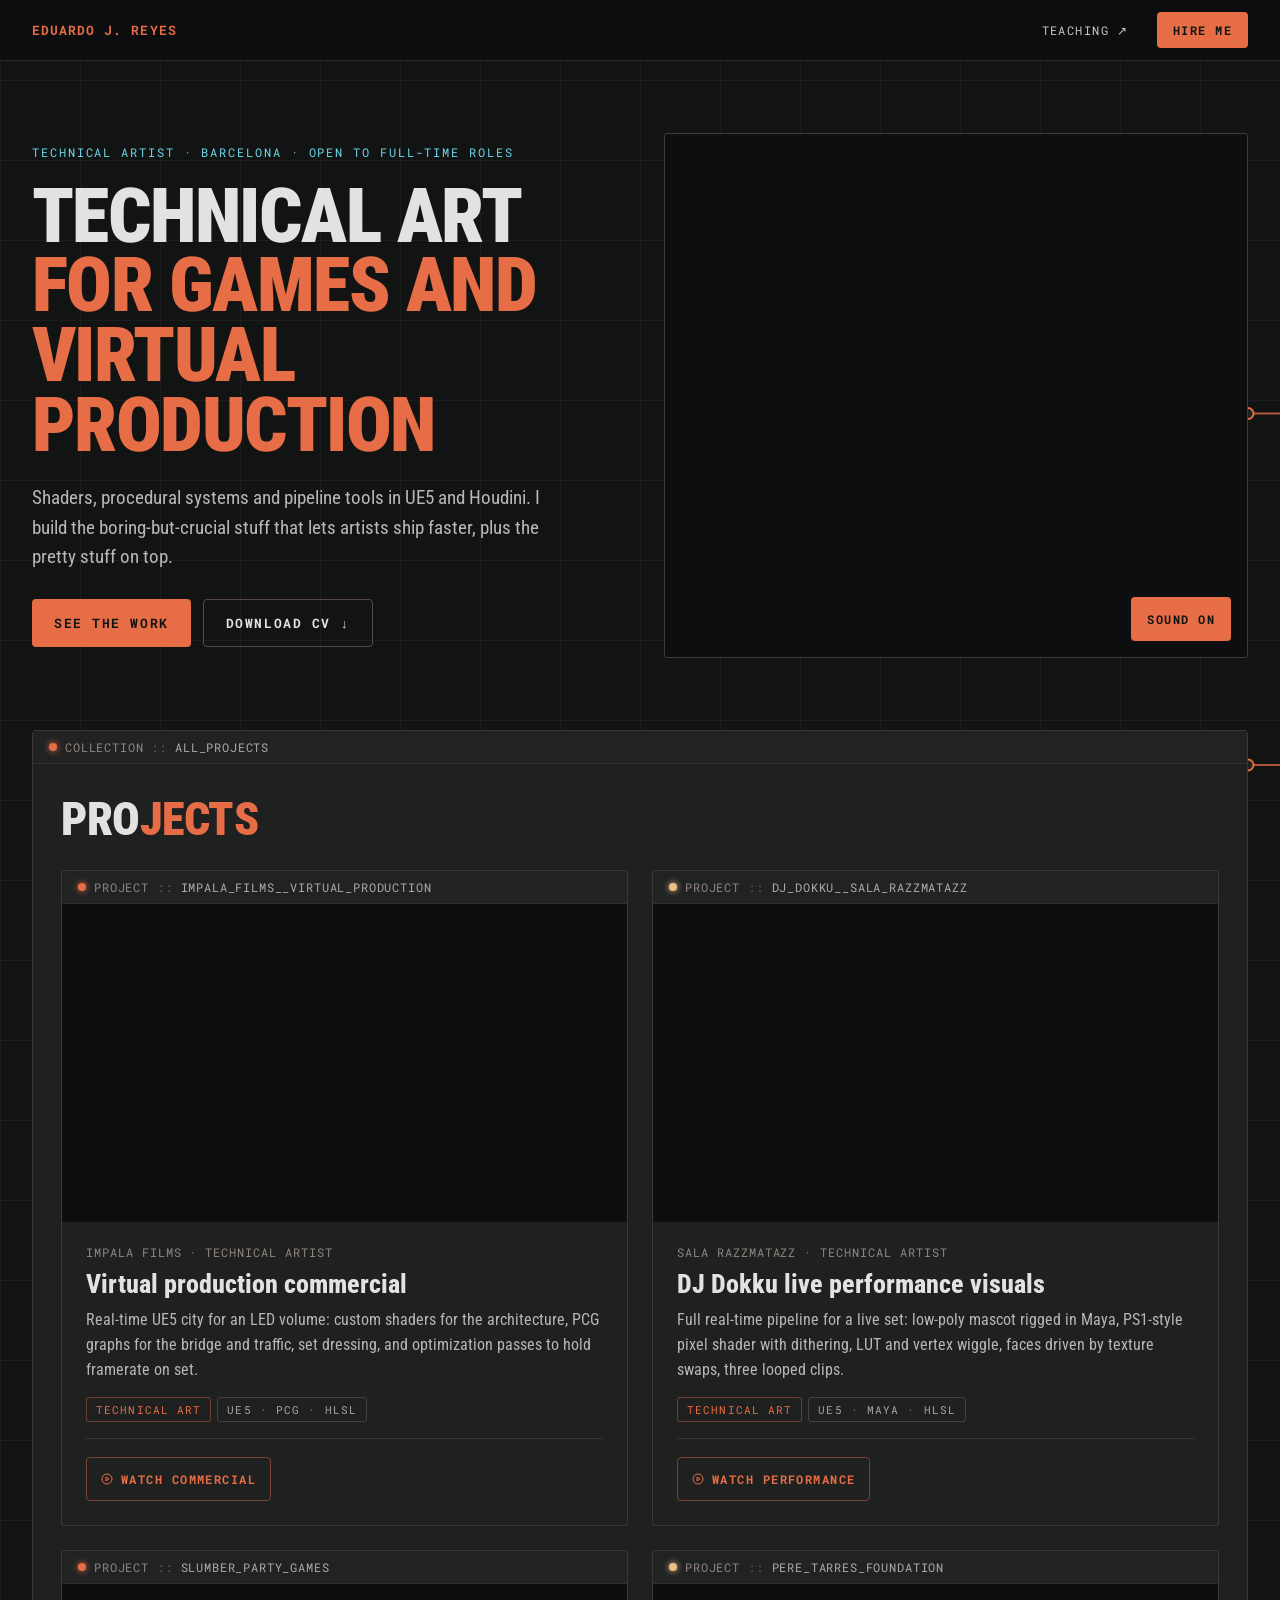
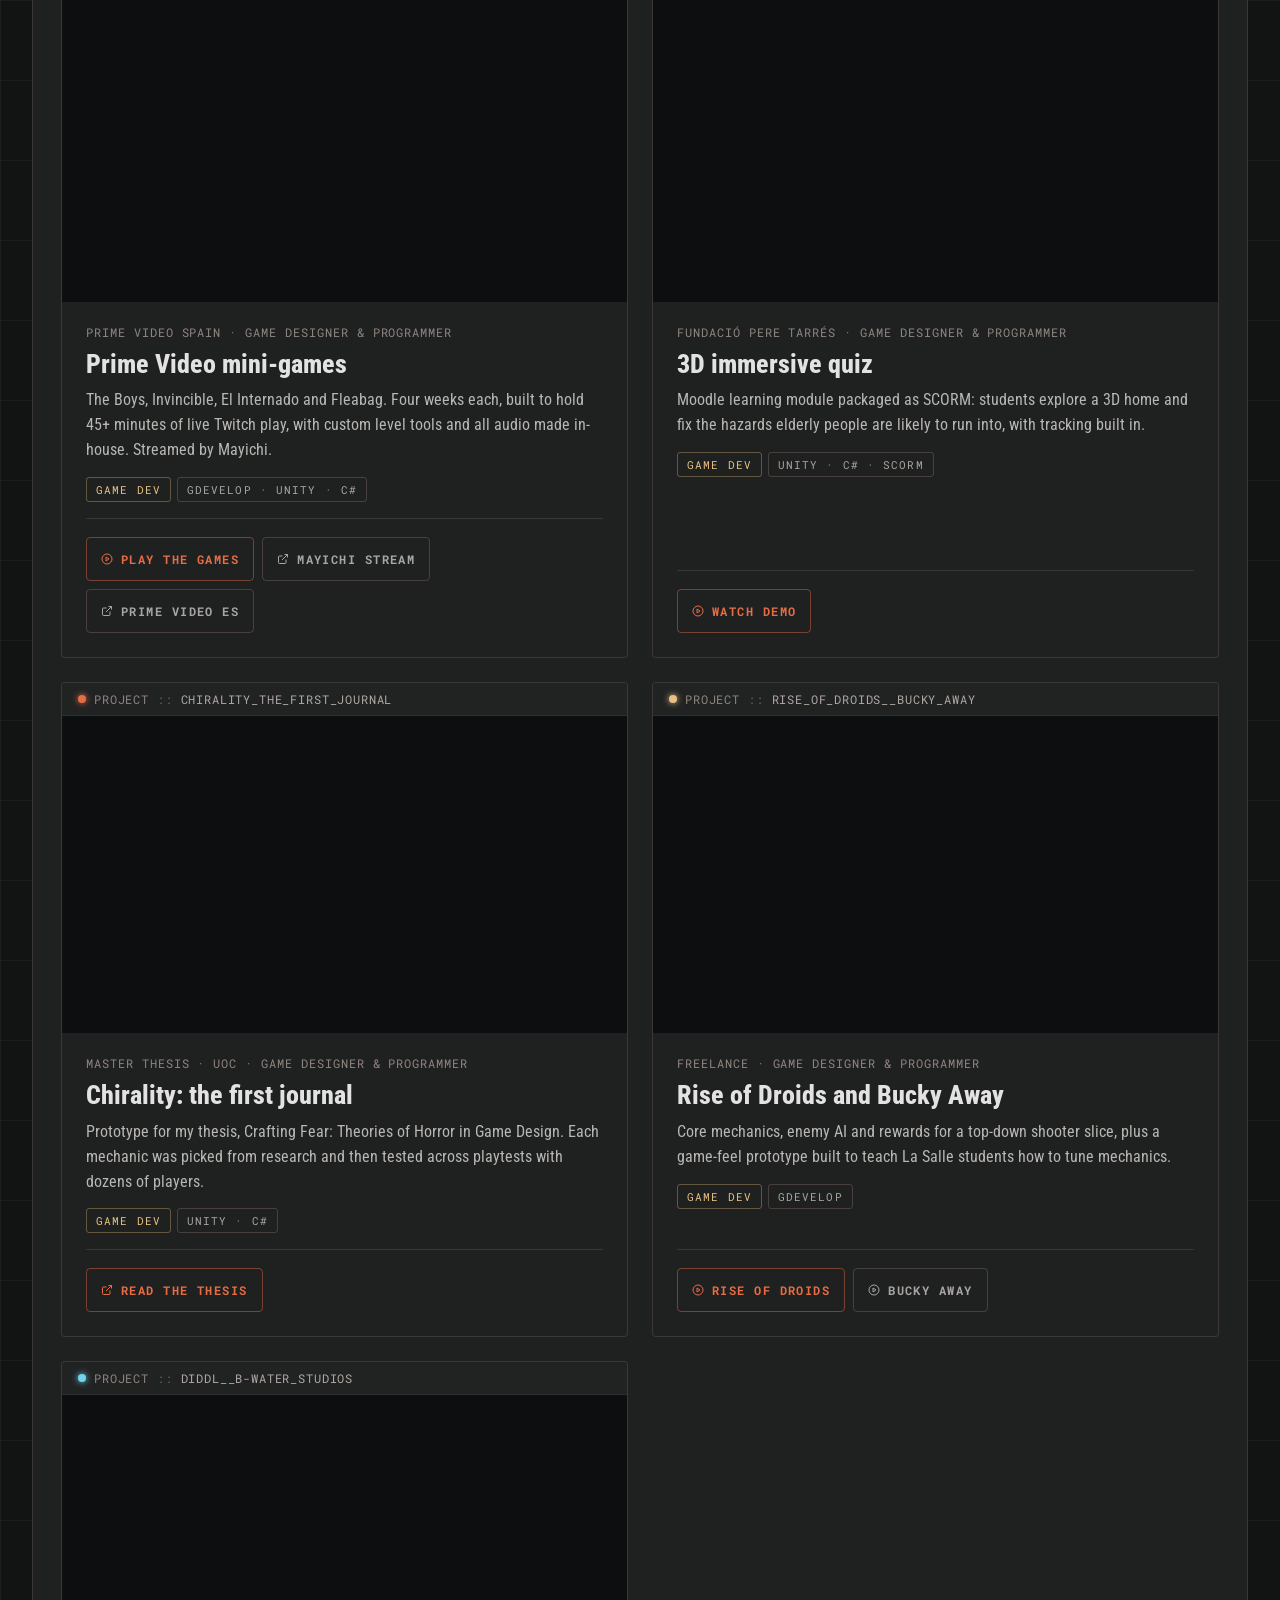
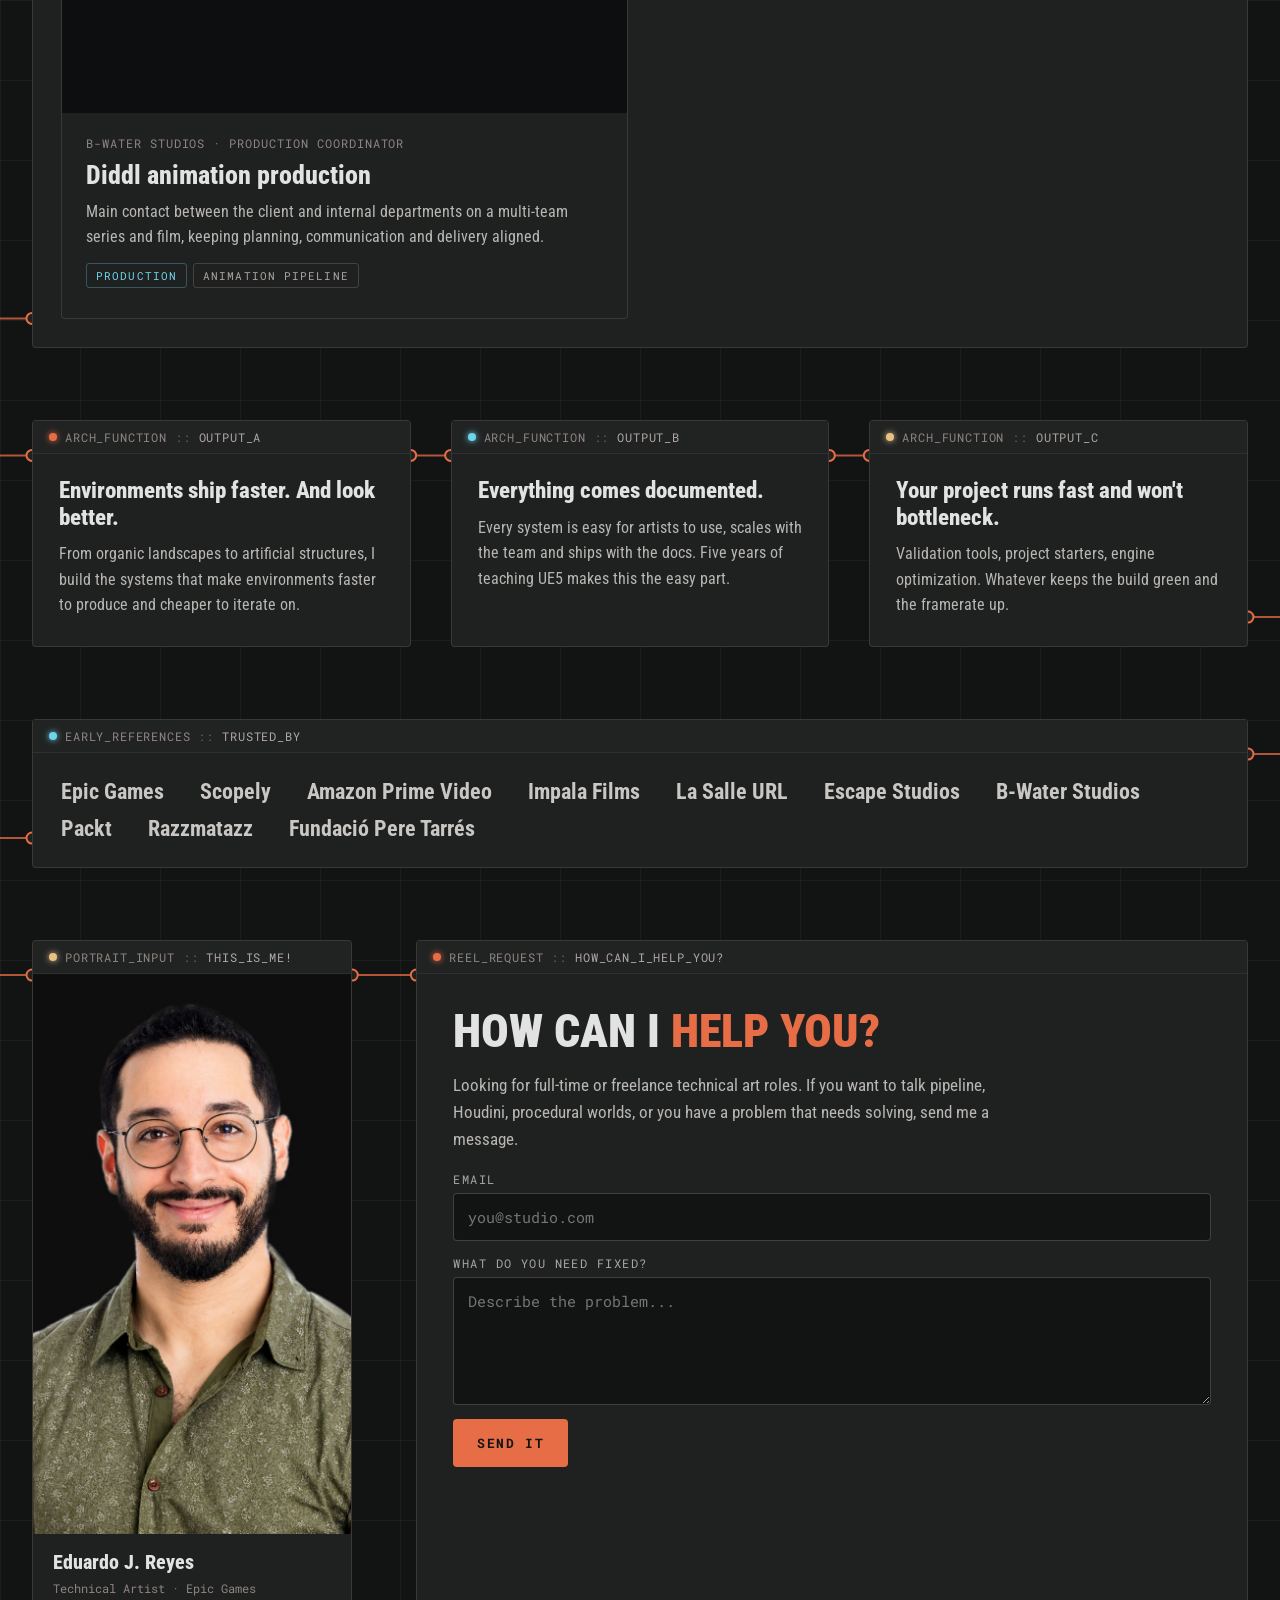
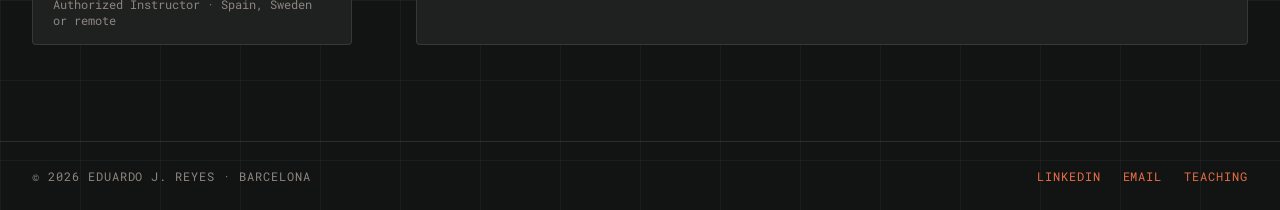
==== commit 394e0fc4: "New home page: all projects, node layout, autoplay previews" ====
--- a/index.html
+++ b/index.html
@@ -1,866 +1,397 @@
 <!DOCTYPE html>
 <html lang="en">
 <head>
-<meta charset="UTF-8"/>
-<meta name="viewport" content="width=device-width, initial-scale=1.0"/>
-<title>Eduardo J. Reyes — Technical Artist · Shaders · Procedural · Tools</title>
-
-<!-- SEO -->
-<meta name="description" content="Technical Artist with 4 shipped titles. Specialising in shaders, procedural modelling, and pipeline tools across UE5, Houdini, and Unity. Barcelona-based, available worldwide."/>
-<meta name="keywords" content="Technical Artist, Unreal Engine 5, Houdini, HLSL, Shader Development, Procedural Generation, PCG, Unity, Technical Art, Barcelona, Real-Time Rendering, VFX, Pipeline Tools"/>
-<meta name="author" content="Eduardo J. Reyes"/>
-<meta name="robots" content="index, follow"/>
-<link rel="canonical" href="https://eduardojreyes.com/"/>
-
-<!-- Open Graph (LinkedIn, Facebook, WhatsApp, Slack…) -->
-<meta property="og:type" content="website"/>
-<meta property="og:url" content="https://eduardojreyes.com/"/>
-<meta property="og:title" content="Eduardo J. Reyes — Technical Artist"/>
-<meta property="og:description" content="Technical Artist with 4 shipped titles. Shaders · Procedural Modelling · Tools. UE5 · Houdini · Unity · HLSL. Barcelona-based, available worldwide."/>
-<meta property="og:image" content="https://eduardojreyes.com/assets/Caratula.png"/>
-<meta property="og:image:width" content="1280"/>
-<meta property="og:image:height" content="720"/>
-<meta property="og:image:alt" content="Eduardo J. Reyes — Technical Art · Shaders · Procedural Modelling · Tools"/>
-<meta property="og:site_name" content="Eduardo J. Reyes — Portfolio"/>
-<meta property="og:locale" content="en_GB"/>
-
-<!-- Twitter / X Card -->
-<meta name="twitter:card" content="summary_large_image"/>
-<meta name="twitter:title" content="Eduardo J. Reyes — Technical Artist"/>
-<meta name="twitter:description" content="Technical Artist with 4 shipped titles. Shaders · Procedural Modelling · Tools. UE5 · Houdini · Unity · HLSL."/>
-<meta name="twitter:image" content="https://eduardojreyes.com/assets/Caratula.png"/>
-<meta name="twitter:image:alt" content="Eduardo J. Reyes — Technical Art · Shaders · Procedural Modelling · Tools"/>
-
-<!-- Theme colour (browser chrome on mobile) -->
-<meta name="theme-color" content="#e66d45"/>
-<link rel="preconnect" href="https://fonts.googleapis.com"/>
-<link rel="preconnect" href="https://fonts.gstatic.com" crossorigin/>
-<link href="https://fonts.googleapis.com/css2?family=Roboto+Condensed:ital,wght@0,300;0,400;0,600;0,700;0,800;0,900;1,400&family=Roboto:wght@300;400;500;700&family=Roboto+Mono:wght@400;500;600;700&display=swap" rel="stylesheet"/>
+<meta charset="UTF-8">
+<meta name="viewport" content="width=device-width, initial-scale=1.0">
+<title>Eduardo J. Reyes · Technical Artist</title>
+<meta name="description" content="Eduardo J. Reyes, Technical Artist for games and virtual production. Shaders, procedural systems and pipeline tools in UE5 and Houdini. Based in Barcelona.">
+<meta name="author" content="Eduardo J. Reyes">
+<link rel="canonical" href="https://eduardojreyes.com/">
+<meta property="og:type" content="website">
+<meta property="og:url" content="https://eduardojreyes.com/">
+<meta property="og:title" content="Eduardo J. Reyes · Technical Artist">
+<meta property="og:description" content="Shaders, procedural systems and pipeline tools in UE5 and Houdini.">
+<meta property="og:image" content="https://eduardojreyes.com/assets/Caratula.png">
+<meta name="twitter:card" content="summary_large_image">
+<meta name="theme-color" content="#e66d45">
+<link rel="preconnect" href="https://fonts.googleapis.com">
+<link rel="preconnect" href="https://fonts.gstatic.com" crossorigin>
+<link rel="preconnect" href="https://player.vimeo.com">
+<link href="https://fonts.googleapis.com/css2?family=Roboto+Condensed:wght@400;700;800;900&family=Roboto+Mono:wght@400;500;700&display=swap" rel="stylesheet">
 <style>
-*,*::before,*::after{box-sizing:border-box;margin:0;padding:0;}
-:root{
-  --bg:#121414; --bg-low:#0d0e0f;
-  --surface:#1f2020; --surf-hi:#212323;
-  --primary:#e66d45; --primary-lo:#ffb59e;
-  --secondary:#e7c184; --tertiary:#6ed5eb;
-  --text:#e3e2e2; --text-dim:#dec0b7;
-  --outline:rgba(166,139,131,.2);
-  --outline-hi:rgba(166,139,131,.38);
-  --font:'Roboto Condensed',sans-serif;
-  --mono:'Roboto Mono',monospace;
-  --r:4px; --pw:1400px;
-}
-html{scroll-behavior:smooth;}
-body{
-  position:relative;
-  background-color:var(--bg);
-  background-image:
-    linear-gradient(rgba(255,255,255,.055) 1px, transparent 1px),
-    linear-gradient(90deg, rgba(255,255,255,.055) 1px, transparent 1px),
-    radial-gradient(circle, rgba(255,255,255,.1) 1px, transparent 1px);
-  background-size:80px 80px, 80px 80px, 18px 18px;
-  color:var(--text);font-family:var(--font);overflow-x:clip;
-  cursor:url("data:image/svg+xml;charset=utf8,<svg xmlns='http://www.w3.org/2000/svg' width='40' height='40' viewBox='0 0 40 40'><path d='M8 4 L8 30 L14 23 L20 36 L24 34.5 L18 22 L28 22 Z' fill='white' stroke='%23e66d45' stroke-width='2.5' stroke-linejoin='round' paint-order='stroke fill'/></svg>") 8 4, auto;
-}
-
-/* CURSOR */
-a, button, [role="button"], .nav-hire, .proj-card, label, input[type="submit"], select, .trusted-card {
-  cursor:url("data:image/svg+xml;charset=utf8,<svg xmlns='http://www.w3.org/2000/svg' width='40' height='40' viewBox='0 0 40 40'><path d='M14 6 C14 4.9 14.9 4 16 4 C17.1 4 18 4.9 18 6 L18 16 C18.7 15.4 19.6 15 20.5 15 C21.6 15 22.5 15.6 23 16.5 C23.6 15.9 24.5 15.5 25.5 15.5 C26.5 15.5 27.4 16 28 16.8 C28.5 16.3 29.2 16 30 16 C31.1 16 32 16.9 32 18 L32 26 C32 30.4 28.4 34 24 34 L22 34 C19.6 34 17.4 33 15.9 31.3 L10.4 25 C9.6 24 9.7 22.6 10.7 21.8 C11.6 21.1 12.9 21.2 13.7 22 L14 22.3 Z' fill='white' stroke='%23e66d45' stroke-width='2' stroke-linejoin='round' paint-order='stroke fill'/></svg>") 14 4, pointer;
-}
-.reel-wrap{position:relative;}
-
-/* NAV */
-nav{position:fixed;top:0;left:0;right:0;z-index:200;height:52px;display:flex;align-items:center;justify-content:space-between;padding:0 40px;background:rgba(13,14,15,.9);backdrop-filter:blur(16px);border-bottom:1px solid var(--outline);}
-.nav-left{display:flex;align-items:center;gap:16px;}
-.nav-name{font-family:var(--mono);font-size:12px;font-weight:700;letter-spacing:.08em;text-transform:uppercase;color:var(--primary);text-decoration:none;}
-.nav-icons{display:flex;align-items:center;gap:10px;}
-.nav-icon{display:flex;align-items:center;color:rgba(227,226,226,.45);text-decoration:none;transition:color .2s;}
-.nav-icon:hover{color:var(--primary);}
-.nav-icon svg{width:15px;height:15px;}
-.nav-hire{font-family:var(--mono);font-size:10px;font-weight:700;letter-spacing:.14em;text-transform:uppercase;padding:5px 14px;background:var(--primary);color:#fff;text-decoration:none;border-radius:var(--r);transition:background .2s;}
-.nav-hire:hover{background:var(--primary-lo);}
-.nav-right{display:flex;gap:32px;list-style:none;}
-.nav-right a{font-family:var(--mono);font-size:10px;font-weight:500;letter-spacing:.14em;text-transform:uppercase;color:rgba(227,226,226,.45);text-decoration:none;transition:color .2s;}
-.nav-right a:hover{color:var(--text);}
-.nav-right a.active{color:var(--primary);}
-.nav-sep{color:rgba(166,139,131,.3);font-size:10px;}
-
-/* PAGE */
-.page{position:relative;max-width:var(--pw);margin:0 auto;padding:0 40px;z-index:3;}
-
-/* NODE — base (invisible until animated) */
-.node{background:var(--surface);border:1px solid var(--outline);border-radius:var(--r);position:relative;opacity:0;border-color .3s;z-index:1;}
-.node:hover{border-color:var(--outline-hi);}
-
-/* ── ANIMATION KEYFRAMES ── */
-@keyframes fadeIn{
-  0%  {opacity:0;transform:translateY(20px);}
-  100%{opacity:1;transform:translateY(0);}
-}
-.anim-fade{animation:fadeIn 467ms cubic-bezier(0.4,0,0.2,1) forwards;}
-.anim-glitch{animation:fadeIn 533ms cubic-bezier(0.4,0,0.2,1) forwards;}
-
-/* Header */
-.node-header{display:flex;align-items:center;gap:8px;padding:7px 16px;background:var(--surf-hi);border-bottom:1px solid rgba(255,255,255,.06);border-radius:var(--r) var(--r) 0 0;font-family:var(--mono);font-size:11px;letter-spacing:.07em;user-select:none;}
-.nh-dot{width:8px;height:8px;border-radius:50%;flex-shrink:0;background:var(--primary);box-shadow:0 0 6px rgba(230,109,69,.5);}
-.nh-dot.teal{background:var(--tertiary);box-shadow:0 0 6px rgba(110,213,235,.4);}
-.nh-dot.sand{background:var(--secondary);box-shadow:0 0 6px rgba(231,193,132,.4);}
-.nh-path{color:#5a4845;} .nh-sep{color:#443635;margin:0 3px;} .nh-name{color:#7a6460;}
-
-/* ─ HERO ─ */
-.s-hero{padding-top:72px;}
-.hero-grid{display:flex;align-items:center;gap:0;width:100%;}
-.node-hero-text{width:fit-content;flex-shrink:0;}.node-hero-text .node-body{padding:28px 32px 32px;}
-.hero-h1{font-size:clamp(38px,5.5vw,80px);font-weight:900;line-height:.9;letter-spacing:-.03em;text-transform:uppercase;margin-bottom:10px;color:var(--text);white-space:nowrap;}
-.hero-sub{font-family:var(--mono);font-size:clamp(11px,1.1vw,14px);font-weight:500;letter-spacing:.06em;text-transform:uppercase;color:var(--primary);margin-bottom:0;}
-
-/* Spec output nodes */
-.spec-col{display:flex;flex-direction:column;justify-content:center;gap:10px;padding-left:32px;flex-shrink:0;}
-.node-spec{background:var(--primary);border-color:rgba(255,255,255,.16);display:flex;align-items:center;gap:10px;padding:11px 18px;box-shadow:0 6px 20px rgba(230,109,69,.14);width:auto;}
-.node-spec:hover{border-color:rgba(255,255,255,.5);background:#f07846;}
-.spec-pin{width:7px;height:7px;border-radius:50%;background:#fff;flex-shrink:0;box-shadow:0 0 6px rgba(255,255,255,.6);order:-1;}
-.spec-label{font-family:var(--mono);font-size:clamp(10px,0.85vw,12px);font-weight:800;letter-spacing:.14em;text-transform:uppercase;color:#fff;line-height:1.05;white-space:nowrap;}
-
-/* Merge node — standalone, pushed to right edge of page */
-.node-merge{background:var(--surface);border:1px solid var(--outline);border-radius:var(--r);display:flex;align-items:center;justify-content:center;width:28px;height:28px;flex-shrink:0;margin-left:auto;margin-right:0;}
-.merge-dot{width:7px;height:7px;border-radius:50%;background:var(--primary);box-shadow:0 0 8px rgba(230,109,69,.7);}
-
-/* ─ REEL ─ */
-.s-reel{padding:48px 0;}
-.node-reel .node-body{padding:0;}
-.node-reel{border-color:rgba(230,109,69,.35);box-shadow:0 0 0 1px rgba(230,109,69,.12),0 0 50px rgba(230,109,69,.24),0 0 140px rgba(230,109,69,.16),0 0 240px rgba(230,109,69,.09);}
-.node-reel:hover{border-color:rgba(230,109,69,.6);}
-@media (prefers-reduced-motion:no-preference){
-  .node-reel{animation:reelGlow 6s ease-in-out infinite;}
-}
-@keyframes reelGlow{
-  0%,100%{box-shadow:0 0 0 1px rgba(230,109,69,.12),0 0 50px rgba(230,109,69,.22),0 0 140px rgba(230,109,69,.14),0 0 240px rgba(230,109,69,.08);}
-  50%    {box-shadow:0 0 0 1px rgba(230,109,69,.18),0 0 60px rgba(230,109,69,.30),0 0 170px rgba(230,109,69,.19),0 0 280px rgba(230,109,69,.12);}
-}
-.reel-wrap{position:relative;width:100%;aspect-ratio:16/9;background:var(--bg-low);border-radius:0 0 var(--r) var(--r);overflow:hidden;}
-.reel-wrap iframe{position:absolute;top:0;left:0;width:100%;height:100%;border:0;}
-
-/* ─ VALUES ─ */
-.s-values{padding:40px 0;}
-.values-grid{display:grid;grid-template-columns:repeat(3,1fr);gap:16px;}
-.node-val .node-body{padding:28px 28px 32px;}
-.val-header{display:flex;align-items:center;gap:14px;margin-bottom:14px;}
-.val-icon{width:32px;height:32px;flex-shrink:0;color:var(--primary);}
-.val-title{font-size:17px;font-weight:700;line-height:1.25;letter-spacing:-.01em;margin:0;}
-.val-text{font-size:14px;line-height:1.7;color:rgba(227,226,226,.55);}
-
-/* ─ PROJECTS ─ */
-.s-projects{padding:40px 0;}
-.projects-grid{display:grid;grid-template-columns:repeat(3,1fr);grid-template-rows:240px 240px;gap:10px;}
-.proj-card{position:relative;overflow:hidden;border-radius:var(--r);background:var(--bg-low);border:1px solid var(--outline);text-decoration:none;display:block;transition:border-color .25s;}
-.proj-card:hover{border-color:rgba(230,109,69,.45);box-shadow:0 0 0 1px rgba(230,109,69,.1),0 0 40px rgba(230,109,69,.18),0 0 100px rgba(230,109,69,.1);}
-.proj-card:nth-child(3){grid-column:3;grid-row:1/span 2;}
-.proj-bg{position:absolute;inset:0;transition:transform .5s ease;background-size:cover;background-position:center;}
-.proj-card:hover .proj-bg{transform:scale(1.04);}
-.proj-overlay{position:absolute;inset:0;background:linear-gradient(to top,rgba(13,14,15,.92) 0%,rgba(13,14,15,.15) 45%,transparent 70%);display:flex;flex-direction:column;justify-content:flex-end;padding:20px;transition:opacity .3s;}
-.proj-title{font-size:15px;font-weight:700;color:var(--text);margin-bottom:5px;}
-.proj-tag{font-family:var(--mono);font-size:10px;letter-spacing:.12em;text-transform:uppercase;color:var(--primary);}
-.proj-soon{position:absolute;top:14px;right:14px;font-family:var(--mono);font-size:9px;font-weight:700;letter-spacing:.14em;text-transform:uppercase;color:var(--secondary);background:rgba(13,14,15,.72);border:1px solid rgba(231,193,132,.4);padding:4px 9px;border-radius:var(--r);z-index:3;}
-.proj-bg{filter:blur(10px);}
-
-/* ─ TRUSTED ─ */
-.s-trusted{padding:40px 0;}
-.node-trusted .node-body{padding:32px 32px 36px;}
-.trusted-grid{display:flex;gap:12px;flex-wrap:wrap;align-items:center;justify-content:center;}
-.trusted-card{padding:14px 26px;border:1px solid var(--outline);border-radius:var(--r);background:var(--bg-low);font-family:var(--mono);font-size:11px;letter-spacing:.14em;text-transform:uppercase;color:#7a6460;transition:border-color .2s,color .2s;}
-.trusted-card:hover{border-color:var(--primary);color:var(--text-dim);}
-
-/* ─ CONTACT ─ */
-.s-contact{padding:40px 0 80px;}
-.contact-grid{display:grid;grid-template-columns:380px minmax(0,1fr);gap:90px;align-items:stretch;}
-.node-photo{display:flex;flex-direction:column;}
-.node-photo .node-body{padding:0;flex:1;min-height:0;display:flex;flex-direction:column;}
-.photo-frame{flex:1;min-height:480px;position:relative;overflow:hidden;background:var(--bg-low);border-radius:0 0 var(--r) var(--r);}
-.photo-frame img{position:absolute;inset:0;width:100%;height:100%;object-fit:cover;object-position:center 18%;display:block;}
-.photo-cap{font-family:var(--mono);font-size:10px;letter-spacing:.14em;text-transform:uppercase;color:#7a6460;padding:14px 18px 16px;border-top:1px solid rgba(255,255,255,.06);}
-.node-body.node-contact{padding:48px 48px 52px;}
-.contact-inner{max-width:600px;margin:0 auto;text-align:center;}
-.contact-h{font-size:clamp(32px,4vw,52px);font-weight:900;letter-spacing:-.02em;text-transform:uppercase;margin-bottom:16px;}
-.contact-sub{font-size:15px;line-height:1.75;color:rgba(227,226,226,.55);margin-bottom:10px;}
-.contact-form{text-align:left;display:flex;flex-direction:column;gap:20px;}
-.field-group{display:flex;flex-direction:column;gap:6px;}
-.field-label{font-family:var(--mono);font-size:13px;letter-spacing:.14em;text-transform:uppercase;color:#9a7570;font-weight:600;}
-.field-input,.field-textarea{background:transparent;border:none;border-bottom:1px solid var(--outline);padding:10px 0;font-family:var(--mono);font-size:12px;color:var(--text);outline:none;transition:border-color .2s;width:100%;}
-.field-input::placeholder,.field-textarea::placeholder{color:#2e2e2e;text-transform:uppercase;font-size:11px;letter-spacing:.08em;}
-.field-input:focus,.field-textarea:focus{border-color:var(--primary);}
-.field-textarea{resize:none;height:100px;display:block;}
-.btn-send{font-family:var(--mono);font-size:15px;font-weight:700;letter-spacing:.18em;text-transform:uppercase;padding:20px;background:var(--primary);color:#fff;border:none;width:100%;border-radius:var(--r);transition:background .2s,transform .15s;}
-.btn-send:hover{background:#f07846;transform:translateY(-1px);}
-
-/* FOOTER */
-footer{border-top:1px solid var(--outline);padding:24px 40px;display:flex;align-items:center;justify-content:space-between;max-width:var(--pw);margin:0 auto;}
-.foot-copy{font-family:var(--mono);font-size:9px;letter-spacing:.1em;text-transform:uppercase;color:#3a302d;}
-.foot-links{display:flex;gap:24px;list-style:none;}
-.foot-links a{font-family:var(--mono);font-size:9px;letter-spacing:.1em;text-transform:uppercase;color:#7a6460;text-decoration:none;transition:color .2s;}
-.foot-links a:hover{color:var(--primary);}
-
-/* SCROLL PIPS */
-.scroll-hint{position:fixed;right:18px;top:50%;transform:translateY(-50%);display:flex;flex-direction:column;gap:8px;z-index:100;pointer-events:none;}
-.scroll-pip{width:4px;height:4px;border-radius:50%;background:rgba(166,139,131,.3);transition:background .3s,transform .3s;}
-/* ─ MOBILE ─ */
-@media (max-width: 900px) {
-  /* hide SVG wire connections */
-  #conn-svg { display: none !important; }
-  .scroll-hint { display: none; }
-
-  /* nav */
-  nav { padding: 0 20px; height: 52px; }
-  .nav-sep { display: none; }
-  .nav-right { display: none; }
-  .nav-right.open {
-    display: flex;
-    flex-direction: column;
-    gap: 0;
-    position: fixed;
-    top: 52px;
-    left: 0; right: 0;
-    background: rgba(13,14,15,.97);
-    border-bottom: 1px solid var(--outline);
-    padding: 12px 0;
-    z-index: 199;
-  }
-  .nav-right.open li a {
-    display: block;
-    padding: 12px 24px;
-    font-size: 12px;
-  }
-  .nav-burger {
-    display: flex;
-    flex-direction: column;
-    gap: 5px;
-    background: none;
-    border: none;
-    padding: 6px;
-    margin-left: auto;
-  }
-  .nav-burger span {
-    display: block;
-    width: 22px;
-    height: 2px;
-    background: var(--text);
-    border-radius: 2px;
-    transition: transform .2s, opacity .2s;
-  }
-
-  /* page padding */
-  .page { padding: 0 16px; }
-
-  /* hero */
-  .s-hero { padding-top: 72px; }
-  .hero-grid { grid-template-columns: 1fr; gap: 12px; }
-  .node-hero-text .node-body { padding: 24px 20px 28px; }
-  .hero-h1 { font-size: clamp(36px,11vw,64px); white-space: normal; }
-  .hero-sub { font-size: clamp(12px,3.5vw,16px); }
-  .spec-col { padding-left: 0; gap: 10px; }
-  .node-spec { padding: 16px 20px; }
-  .spec-label { font-size: clamp(13px,4vw,17px); }
-
-  /* reel */
-  .s-reel { padding: 24px 0; }
-
-  /* values — vertical flow connector */
-  .s-values { padding: 24px 0; }
-  .values-grid {
-    grid-template-columns: 1fr;
-    gap: 0;
-    position: relative;
-  }
-  .node-val { border-radius: 0; }
-  .node-val:first-child { border-radius: var(--r) var(--r) 0 0; }
-  .node-val:last-child  { border-radius: 0 0 var(--r) var(--r); }
-  /* connector line between cards */
-  .node-val + .node-val { border-top: none; position: relative; }
-  .node-val + .node-val::before {
-    content: '';
-    display: block;
-    width: 2px;
-    height: 20px;
-    background: var(--primary);
-    margin: 0 auto;
-    opacity: .75;
-  }
-  .node-val .node-body { padding: 20px 20px 24px; }
-
-  /* projects */
-  .s-projects { padding: 24px 0; }
-  .projects-grid {
-    grid-template-columns: 1fr;
-    grid-template-rows: auto;
-    gap: 10px;
-  }
-  .proj-card:nth-child(3) { grid-column: auto; grid-row: auto; }
-
-  /* trusted */
-  .s-trusted { padding: 24px 0; }
-  .node-trusted .node-body { padding: 20px 16px 24px; }
-
-  /* contact */
-  .s-contact { padding: 24px 0 48px; }
-  .contact-grid {
-    grid-template-columns: 1fr;
-    gap: 0;
-  }
-  .node-photo { display: none; } /* hide portrait on mobile */
-  .node-body.node-contact { padding: 24px 20px 32px; }
-  .contact-h { font-size: clamp(28px,7vw,44px); }
-
-  /* footer */
-  footer {
-    flex-direction: column;
-    gap: 12px;
-    padding: 20px 16px;
-    text-align: center;
-  }
-  .foot-links { justify-content: center; }
-}
-
+*,*::before,*::after{box-sizing:border-box}
+html{scroll-behavior:smooth}
+body{margin:0;background:#121414}
+a{color:#e66d45;text-decoration:none;transition:color .2s}
+a:hover{color:#ffb59e}
+input,textarea{font:inherit}
+.card{transition:border-color .25s,transform .25s}
+.card:hover{border-color:rgba(230,109,69,.55)}
+.vid{position:relative;aspect-ratio:16/9;background:#0d0e0f;overflow:hidden}
+.vid iframe{position:absolute;inset:0;width:100%;height:100%;border:0;opacity:0;transition:opacity .6s ease}
+.vid.ready iframe{opacity:1}
+.reel-box{position:relative;height:523px;background:#0d0e0f;overflow:hidden}
+.reel-box .vid{position:absolute;inset:0;aspect-ratio:auto}
+.reel-box .vid iframe{left:50%;top:50%;width:930px;height:523px;inset:auto;transform:translate(-50%,-50%)}
+.sound-btn{position:absolute;right:16px;bottom:16px;z-index:2;min-height:44px;padding:0 16px;font-family:'Roboto Mono',monospace;font-size:12px;font-weight:700;letter-spacing:.12em;text-transform:uppercase;color:#121414;background:#e66d45;border:0;border-radius:4px;cursor:pointer}
+.sound-btn:hover{background:#ffb59e}
+.reveal{opacity:0;transform:translateY(18px);transition:opacity .6s cubic-bezier(.4,0,.2,1),transform .6s cubic-bezier(.4,0,.2,1)}
+.reveal.in{opacity:1;transform:none}
+.hero-in>*{opacity:0;transform:translateY(14px);animation:up .7s cubic-bezier(.4,0,.2,1) forwards}
+.hero-in>*:nth-child(2){animation-delay:.08s}.hero-in>*:nth-child(3){animation-delay:.16s}.hero-in>*:nth-child(4){animation-delay:.24s}
+@keyframes up{to{opacity:1;transform:none}}
+#wires path.w{fill:none;stroke:#e66d45;stroke-width:2;stroke-opacity:.75}
+#wires circle{fill:#1f2020;stroke:#e66d45;stroke-width:2;opacity:0;transition:opacity .3s}
+#wires .on circle{opacity:1}
+@media (max-width:700px){h1{font-size:52px!important}.reel-box{height:auto;aspect-ratio:16/9}.reel-box .vid iframe{width:100%;height:100%;left:0;top:0;transform:none}}
+@media (prefers-reduced-motion:reduce){html{scroll-behavior:auto}.reveal,.hero-in>*{opacity:1!important;transform:none!important;animation:none!important;transition:none!important}.vid iframe{transition:none}}
 </style>
 </head>
 <body>
-
-<svg id="conn-svg" style="position:absolute;top:0;left:0;width:100%;pointer-events:none;z-index:0;overflow:visible;"></svg>
-
-<div class="scroll-hint" id="scrollPips">
-  <div class="scroll-pip active"></div>
-  <div class="scroll-pip"></div>
-  <div class="scroll-pip"></div>
-  <div class="scroll-pip"></div>
-  <div class="scroll-pip"></div>
-  <div class="scroll-pip"></div>
-</div>
-
-<nav>
-  <div class="nav-left">
-    <a href="index.html" class="nav-name">Eduardo J. Reyes</a>
-    <a href="mailto:eduardoj.reyes@hotmail.com?subject=Technical%20Art%20enquiry" class="nav-hire">Hire Me</a>
-    <div class="nav-icons">
-      <a href="mailto:eduardoj.reyes@hotmail.com" class="nav-icon" aria-label="Email"><svg viewBox="0 0 24 24" fill="none" stroke="currentColor" stroke-width="1.8" stroke-linecap="round" stroke-linejoin="round"><path d="M4 4h16c1.1 0 2 .9 2 2v12c0 1.1-.9 2-2 2H4c-1.1 0-2-.9-2-2V6c0-1.1.9-2 2-2z"/><polyline points="22,6 12,13 2,6"/></svg></a>
-      <a href="https://www.linkedin.com/in/eduardojreyesdev" target="_blank" rel="noopener" class="nav-icon" aria-label="LinkedIn"><svg viewBox="0 0 24 24" fill="currentColor"><path d="M16 8a6 6 0 0 1 6 6v7h-4v-7a2 2 0 0 0-2-2 2 2 0 0 0-2 2v7h-4v-7a6 6 0 0 1 6-6z"/><rect x="2" y="9" width="4" height="12"/><circle cx="4" cy="4" r="2"/></svg></a>
-    </div>
-  </div>
-  <ul class="nav-right" id="navMenu">
-    <li><a href="index.html" class="active">Home</a></li>
-    <li><a href="works.html">Projects</a></li>
-    <li><a href="articles.html">Articles</a></li>
-    <li><a href="cv.html">CV</a></li>
-  </ul>
-  <button class="nav-burger" id="navBurger" aria-label="Menu" style="display:none;">
-    <span></span><span></span><span></span>
-  </button>
+<div id="root" style="position: relative; min-height: 100vh; background-color: #121414; background-image: linear-gradient(rgba(255,255,255,.045) 1px, transparent 1px), linear-gradient(90deg, rgba(255,255,255,.045) 1px, transparent 1px); background-size: 80px 80px; color: #e3e2e2; font-family: 'Roboto Condensed', sans-serif">
+
+<svg id="wires" aria-hidden="true" style="position: absolute; top: 0; left: 0; width: 100%; height: 100%; pointer-events: none; z-index: 0; overflow: visible"></svg>
+
+<nav style="position: sticky; top: 0; z-index: 10; background: rgba(13,14,15,.92); border-bottom: 1px solid rgba(166,139,131,.2)">
+<div style="max-width: 1280px; margin: 0 auto; padding: 0 32px; min-height: 60px; display: flex; flex-wrap: wrap; align-items: center; justify-content: space-between; gap: 12px">
+<a href="/" style="font-family: 'Roboto Mono', monospace; font-size: 13px; font-weight: 700; letter-spacing: .08em; text-transform: uppercase; color: #e66d45">Eduardo J. Reyes</a>
+<div style="display: flex; flex-wrap: wrap; align-items: center; gap: 28px; font-family: 'Roboto Mono', monospace; font-size: 12px; letter-spacing: .12em; text-transform: uppercase">
+<a href="https://eduardojreyes.com/professor" style="color: #c9c7c4">Teaching ↗</a>
+<a href="mailto:eduardoj.reyes@hotmail.com?subject=Technical%20Art%20enquiry" style="background: #e66d45; color: #121414; font-weight: 700; padding: 10px 16px; border-radius: 4px">Hire me</a>
+</div>
+</div>
 </nav>
 
-<!-- HERO -->
-<section id="s-hero" class="s-hero">
-  <div class="page">
-    <div class="hero-grid">
-
-      <!-- Hero text node -->
-      <div class="node node-hero-text" id="n-hero">
-        <div class="node-header">
-          <span class="nh-dot"></span>
-          <span class="nh-path">MAIN_OUTPUT_NODE</span>
-          <span class="nh-sep">::</span>
-          <span class="nh-name">WELCOME!</span>
-        </div>
-        <div class="node-body">
-          <h1 class="hero-h1">Technical Art</h1>
-          <p class="hero-sub">For Video Games and Virtual Production</p>
-        </div>
-      </div>
-
-      <!-- Spec output nodes -->
-      <div class="spec-col">
-        <div class="node node-spec" id="n-spec-a">
-          <span class="spec-pin"></span>
-          <span class="spec-label">Shaders</span>
-        </div>
-        <div class="node node-spec" id="n-spec-b">
-          <span class="spec-pin"></span>
-          <span class="spec-label">Procedural Modeling</span>
-        </div>
-        <div class="node node-spec" id="n-spec-c">
-          <span class="spec-pin"></span>
-          <span class="spec-label">Pipeline Tools</span>
-        </div>
-      </div>
-
-      <!-- Merge node (standalone, further right) -->
-      <div class="node node-merge" id="n-merge">
-        <span class="merge-dot"></span>
-      </div>
-
-    </div>
-  </div>
-</section>
-
-<!-- REEL -->
-<section id="s-reel" class="s-reel">
-  <div class="page">
-    <div class="node node-reel" id="n-reel">
-      <div class="node-header">
-        <span class="nh-dot sand"></span>
-        <span class="nh-path">VISUAL_SEQUENCE</span>
-        <span class="nh-sep">::</span>
-        <span class="nh-name">BEST_WORKS</span>
-      </div>
-      <div class="node-body">
-        <div class="reel-wrap">
-          <iframe
-            src="https://player.vimeo.com/video/1203903259?autoplay=1&muted=1&loop=1&autopause=0&playsinline=1&byline=0&title=0&portrait=0&controls=1"
-            allow="autoplay; fullscreen; picture-in-picture"
-            allowfullscreen
-            title="Project Reel 2025"></iframe>
-
-        </div>
-      </div>
-    </div>
-  </div>
-</section>
-
-<!-- VALUE PROPS -->
-<section id="s-values" class="s-values">
-  <div class="page">
-    <div class="values-grid">
-
-      <div class="node node-val" id="n-va">
-        <div class="node-header">
-          <span class="nh-dot"></span>
-          <span class="nh-path">ARCH_FUNCTION</span>
-          <span class="nh-sep">::</span>
-          <span class="nh-name">OUTPUT_A</span>
-        </div>
-        <div class="node-body">
-          <div class="val-header"><svg class="val-icon" viewBox="0 0 24 24" fill="none" stroke="currentColor" stroke-width="1.5"><polygon points="13 2 3 14 12 14 11 22 21 10 12 10 13 2"/></svg>
-          <h3 class="val-title">Environments will ship faster. And look better.</h3></div>
-          <p class="val-text">From organic landscapes to artificial structures, I build the systems that make environments faster to produce and cheaper to iterate on.</p>
-        </div>
-      </div>
-
-      <div class="node node-val" id="n-vb">
-        <div class="node-header">
-          <span class="nh-dot teal"></span>
-          <span class="nh-path">ARCH_FUNCTION</span>
-          <span class="nh-sep">::</span>
-          <span class="nh-name">OUTPUT_B</span>
-        </div>
-        <div class="node-body">
-          <div class="val-header"><svg class="val-icon" viewBox="0 0 24 24" fill="none" stroke="currentColor" stroke-width="1.5"><path d="M12 22s8-4 8-10V5l-8-3-8 3v7c0 6 8 10 8 10z"/></svg>
-          <h3 class="val-title">Everything will be expertly documented.</h3></div>
-          <p class="val-text">Every system is easily usable for artists, scalable for the team and shipped with the right documentation.</p>
-        </div>
-      </div>
-
-      <div class="node node-val" id="n-vc">
-        <div class="node-header">
-          <span class="nh-dot sand"></span>
-          <span class="nh-path">ARCH_FUNCTION</span>
-          <span class="nh-sep">::</span>
-          <span class="nh-name">OUTPUT_C</span>
-        </div>
-        <div class="node-body">
-          <div class="val-header"><svg class="val-icon" viewBox="0 0 24 24" fill="none" stroke="currentColor" stroke-width="1.5"><circle cx="12" cy="12" r="3"/><path d="M12 2v4M12 18v4M4.22 4.22l2.83 2.83M16.95 16.95l2.83 2.83M2 12h4M18 12h4M4.22 19.78l2.83-2.83M16.95 7.05l2.83-2.83"/></svg>
-          <h3 class="val-title">Your project will run fast and won't bottleneck.</h3></div>
-          <p class="val-text">Validation tools, project starters, optimization for the engine... Anything needed to make everything run smoothly.</p>
-        </div>
-      </div>
-
-    </div>
-  </div>
-</section>
-
-<!-- PROJECTS -->
-<section id="s-projects" class="s-projects">
-  <div class="page">
-    <div class="node" id="n-projects">
-      <div class="node-header">
-        <span class="nh-dot"></span>
-        <span class="nh-path">COLLECTION</span>
-        <span class="nh-sep">::</span>
-        <span class="nh-name">FEATURED_PROJECTS</span>
-      </div>
-      <div class="node-body" style="padding:20px;">
-        <div class="projects-grid">
-
-          <a class="proj-card soon" href="works.html" aria-label="Landscape Shader — coming soon">
-            <span class="proj-soon">Coming Soon</span>
-            <div class="proj-bg" style="background-image:url('[data-uri]');"></div>
-            <div class="proj-overlay">
-              <p class="proj-title">Landscape Shader</p>
-              <p class="proj-tag">UE5 · HLSL · Terrain Blend</p>
-            </div>
-          </a>
-
-          <a class="proj-card soon" href="works.html" aria-label="Volumetric Cloud Shader — coming soon">
-            <span class="proj-soon">Coming Soon</span>
-            <div class="proj-bg" style="background-image:url('[data-uri]');"></div>
-            <div class="proj-overlay">
-              <p class="proj-title">Volumetric Cloud Shader</p>
-              <p class="proj-tag">UE5 · Raymarch · Volume</p>
-            </div>
-          </a>
-
-          <a class="proj-card soon" href="works.html">
-            <span class="proj-soon">Coming Soon</span>
-            <div class="proj-bg" style="background-image:url('[data-uri]');"></div>
-            <div class="proj-overlay">
-              <p class="proj-title">One-Click Terrain Generator</p>
-              <p class="proj-tag">Houdini · Python · UE5</p>
-            </div>
-          </a>
-
-          <a class="proj-card soon" href="works.html">
-            <span class="proj-soon">Coming Soon</span>
-            <div class="proj-bg" style="background-image:url('[data-uri]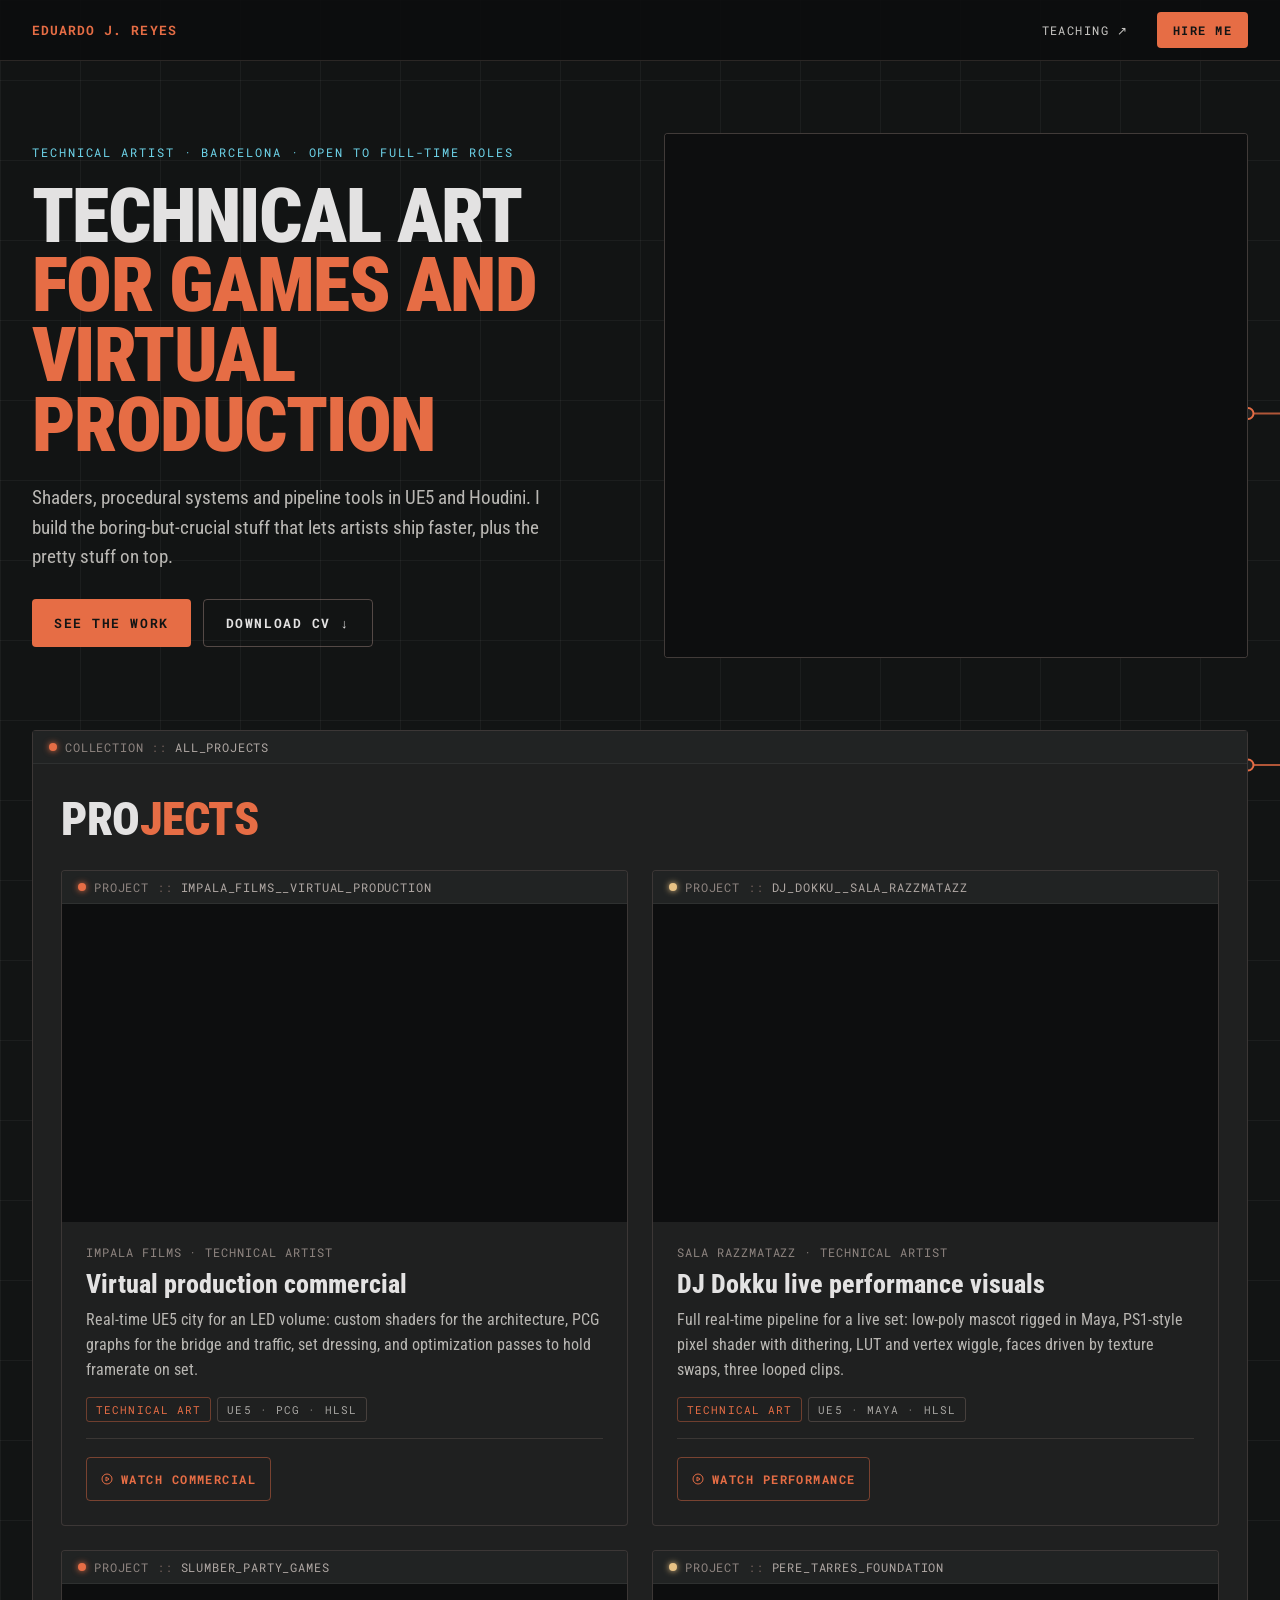
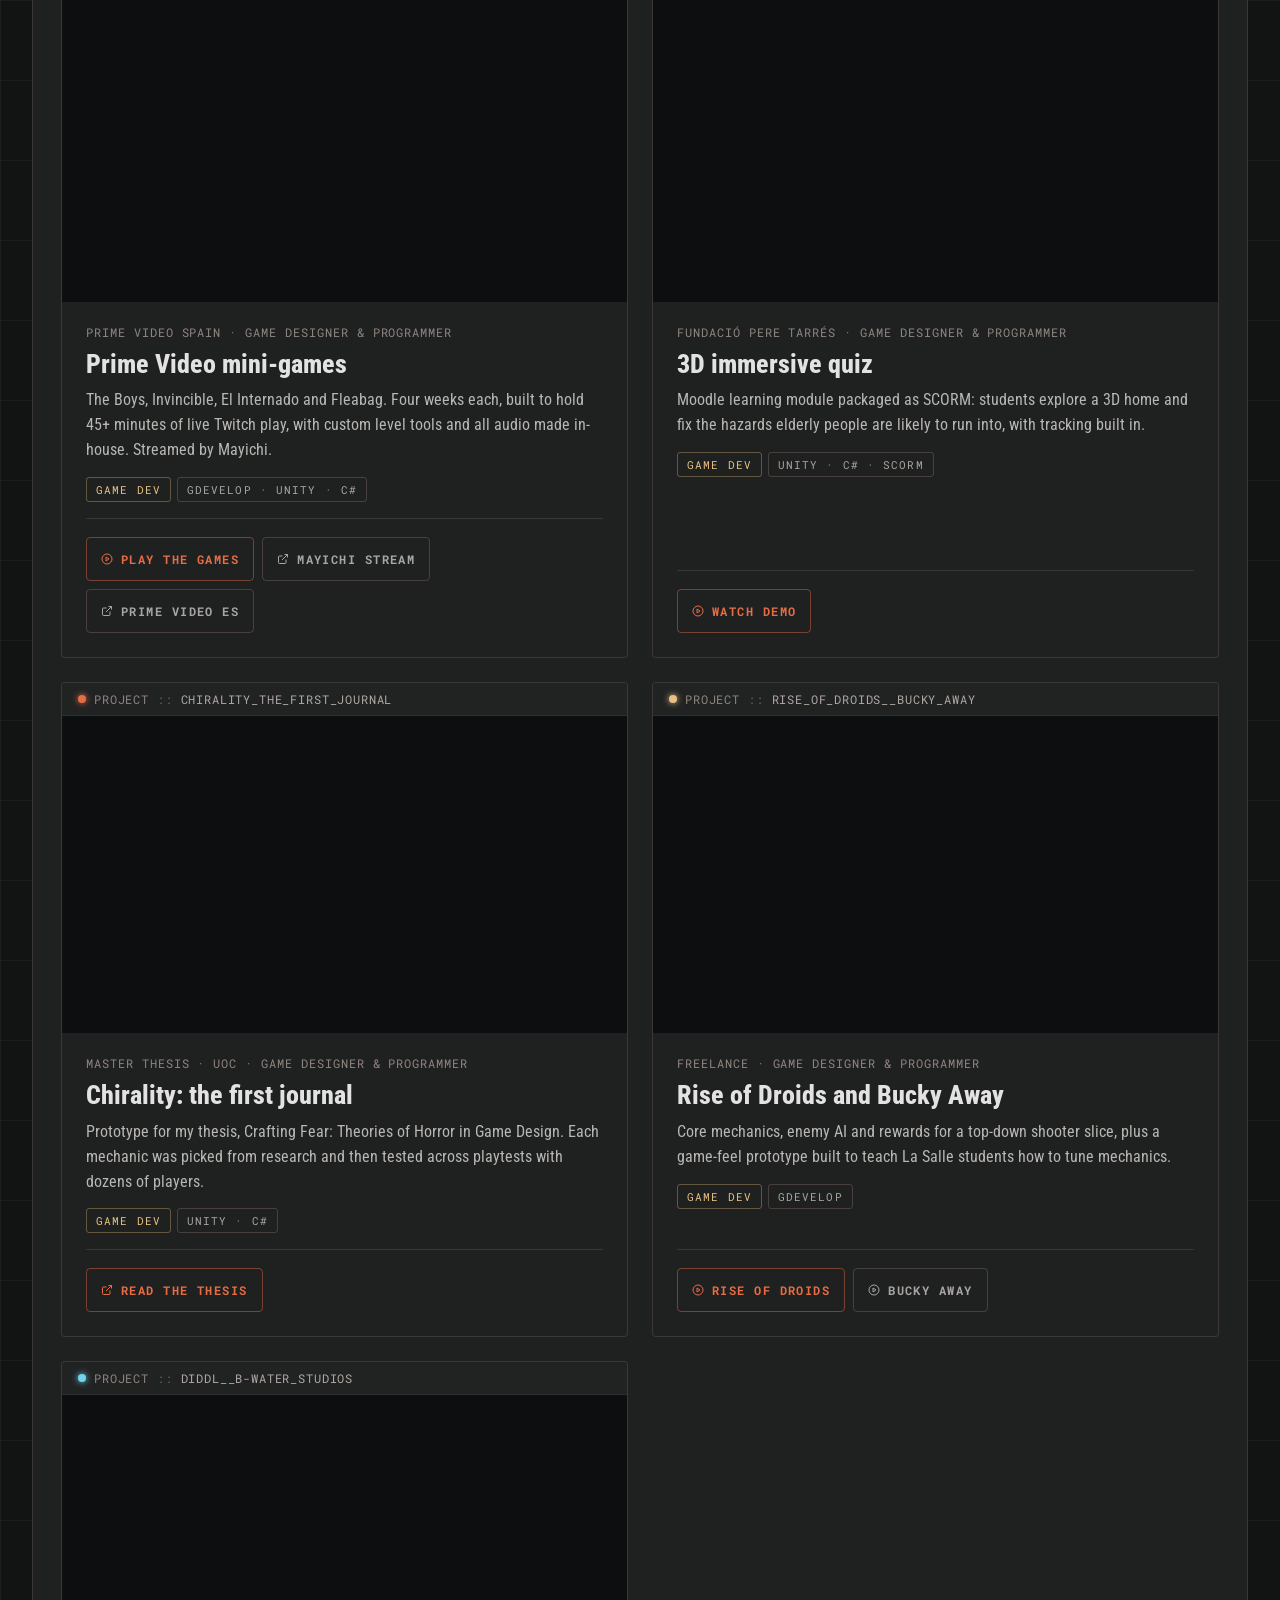
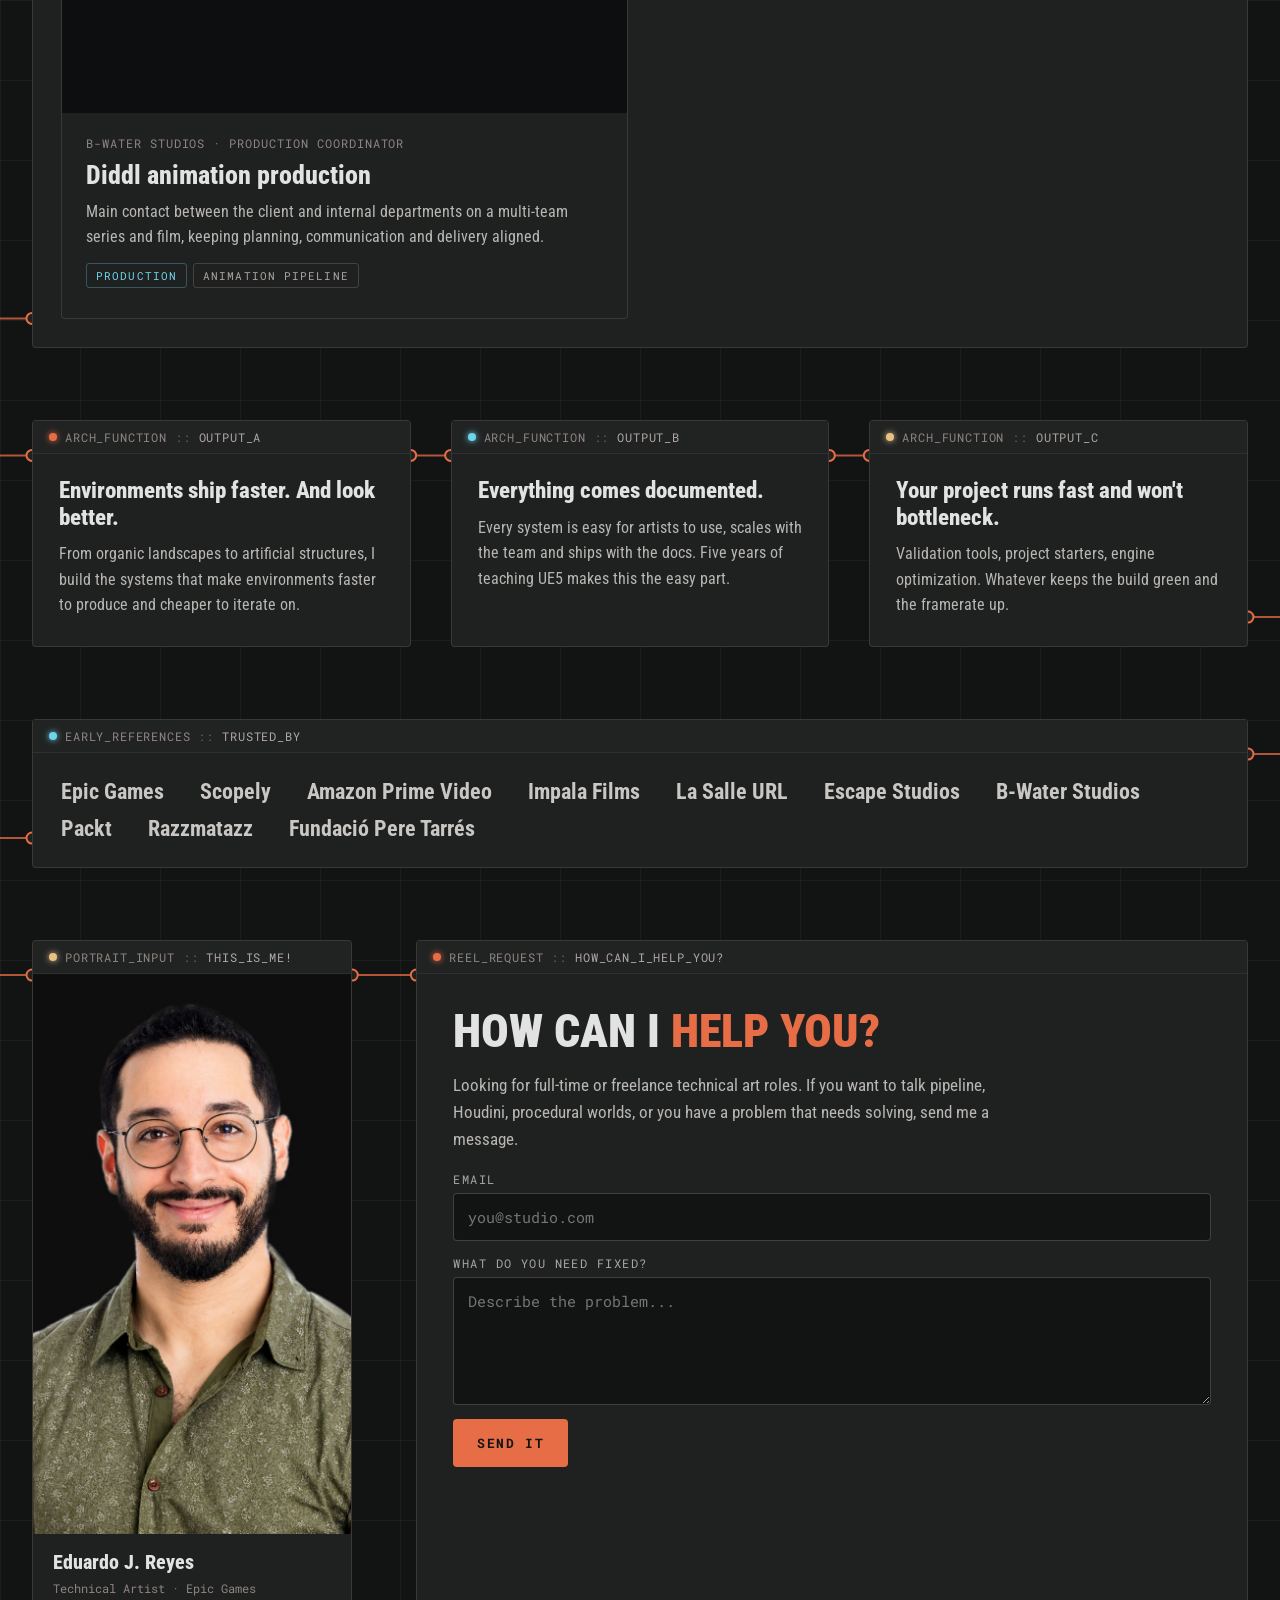
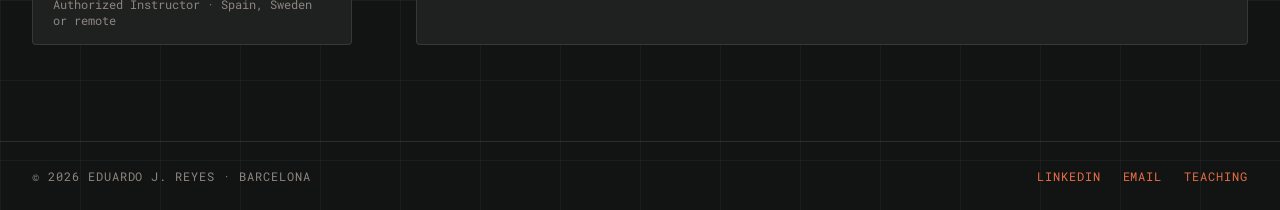
==== commit 85a9bf4d: "Fix reel framing, remove sound button" ====
--- a/index.html
+++ b/index.html
@@ -32,9 +32,7 @@
 .vid.ready iframe{opacity:1}
 .reel-box{position:relative;height:523px;background:#0d0e0f;overflow:hidden}
 .reel-box .vid{position:absolute;inset:0;aspect-ratio:auto}
-.reel-box .vid iframe{left:50%;top:50%;width:930px;height:523px;inset:auto;transform:translate(-50%,-50%)}
-.sound-btn{position:absolute;right:16px;bottom:16px;z-index:2;min-height:44px;padding:0 16px;font-family:'Roboto Mono',monospace;font-size:12px;font-weight:700;letter-spacing:.12em;text-transform:uppercase;color:#121414;background:#e66d45;border:0;border-radius:4px;cursor:pointer}
-.sound-btn:hover{background:#ffb59e}
+.reel-box .vid iframe{inset:auto;top:0;left:50%;height:100%;width:auto;min-width:100%;aspect-ratio:16/9;transform:translateX(-50%)}
 .reveal{opacity:0;transform:translateY(18px);transition:opacity .6s cubic-bezier(.4,0,.2,1),transform .6s cubic-bezier(.4,0,.2,1)}
 .reveal.in{opacity:1;transform:none}
 .hero-in>*{opacity:0;transform:translateY(14px);animation:up .7s cubic-bezier(.4,0,.2,1) forwards}
@@ -77,7 +75,6 @@
 <div id="n-reel" class="reveal" style="background: #1f2020; border: 1px solid rgba(166,139,131,.25); border-radius: 4px; overflow: hidden; position: relative; z-index: 1">
 <div class="reel-box">
 <div class="vid" data-vimeo="1203903259" data-eager="1" data-title="Showreel"></div>
-<button type="button" class="sound-btn" id="soundBtn" aria-pressed="false">Sound on</button>
 </div>
 </div>
 </section>
@@ -294,19 +291,6 @@
     }, { threshold: 0.15 });
     vids.forEach(function(el){ near.observe(el); seen.observe(el); });
   } else { vids.forEach(load); }
-
-  /* reel sound toggle */
-  var btn = document.getElementById('soundBtn');
-  var reel = document.querySelector('.reel-box .vid');
-  btn.addEventListener('click', function(){
-    if (!reel._p) return;
-    var on = btn.getAttribute('aria-pressed') !== 'true';
-    reel._p.setMuted(!on).catch(function(){});
-    if (on) reel._p.setVolume(1).catch(function(){});
-    btn.setAttribute('aria-pressed', String(on));
-    btn.textContent = on ? 'Sound off' : 'Sound on';
-  });
-  if (reduce) btn.hidden = true;
 
   /* ---------- node wires ---------- */
   var WIRES = [
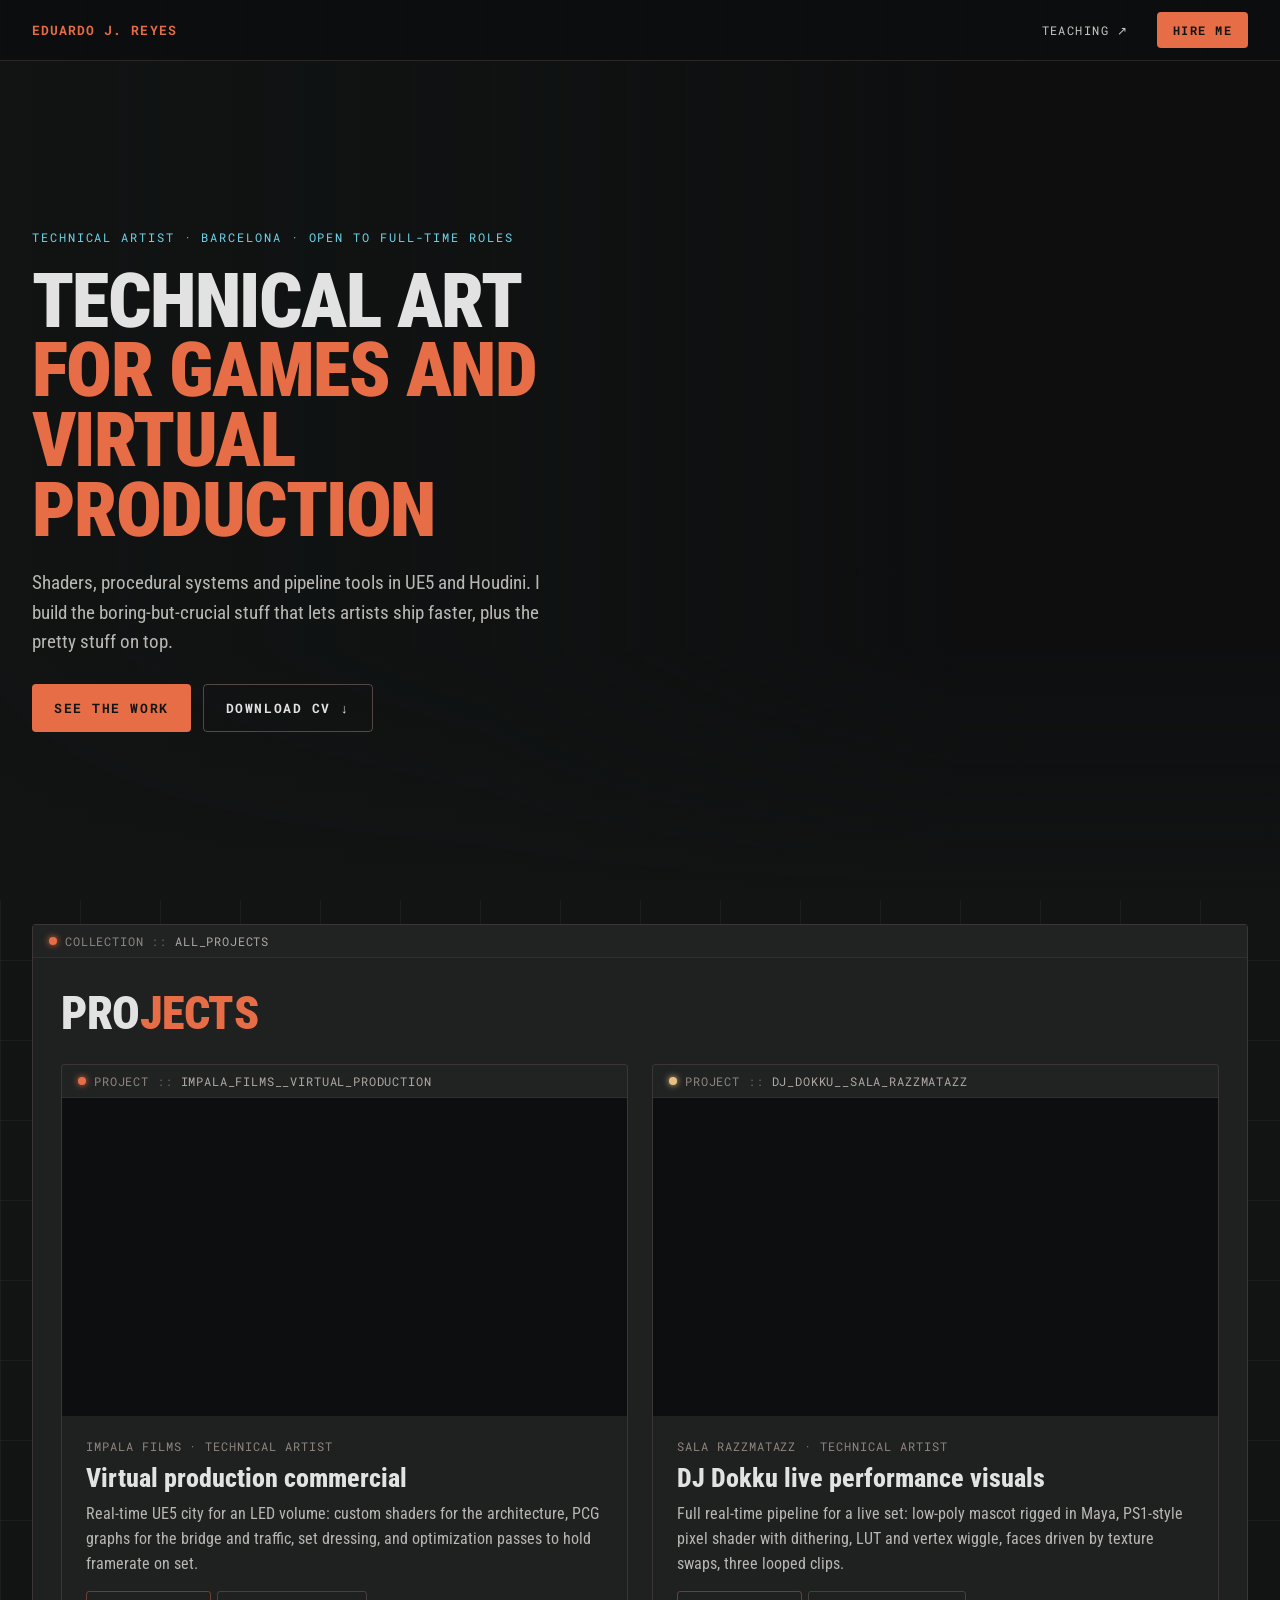
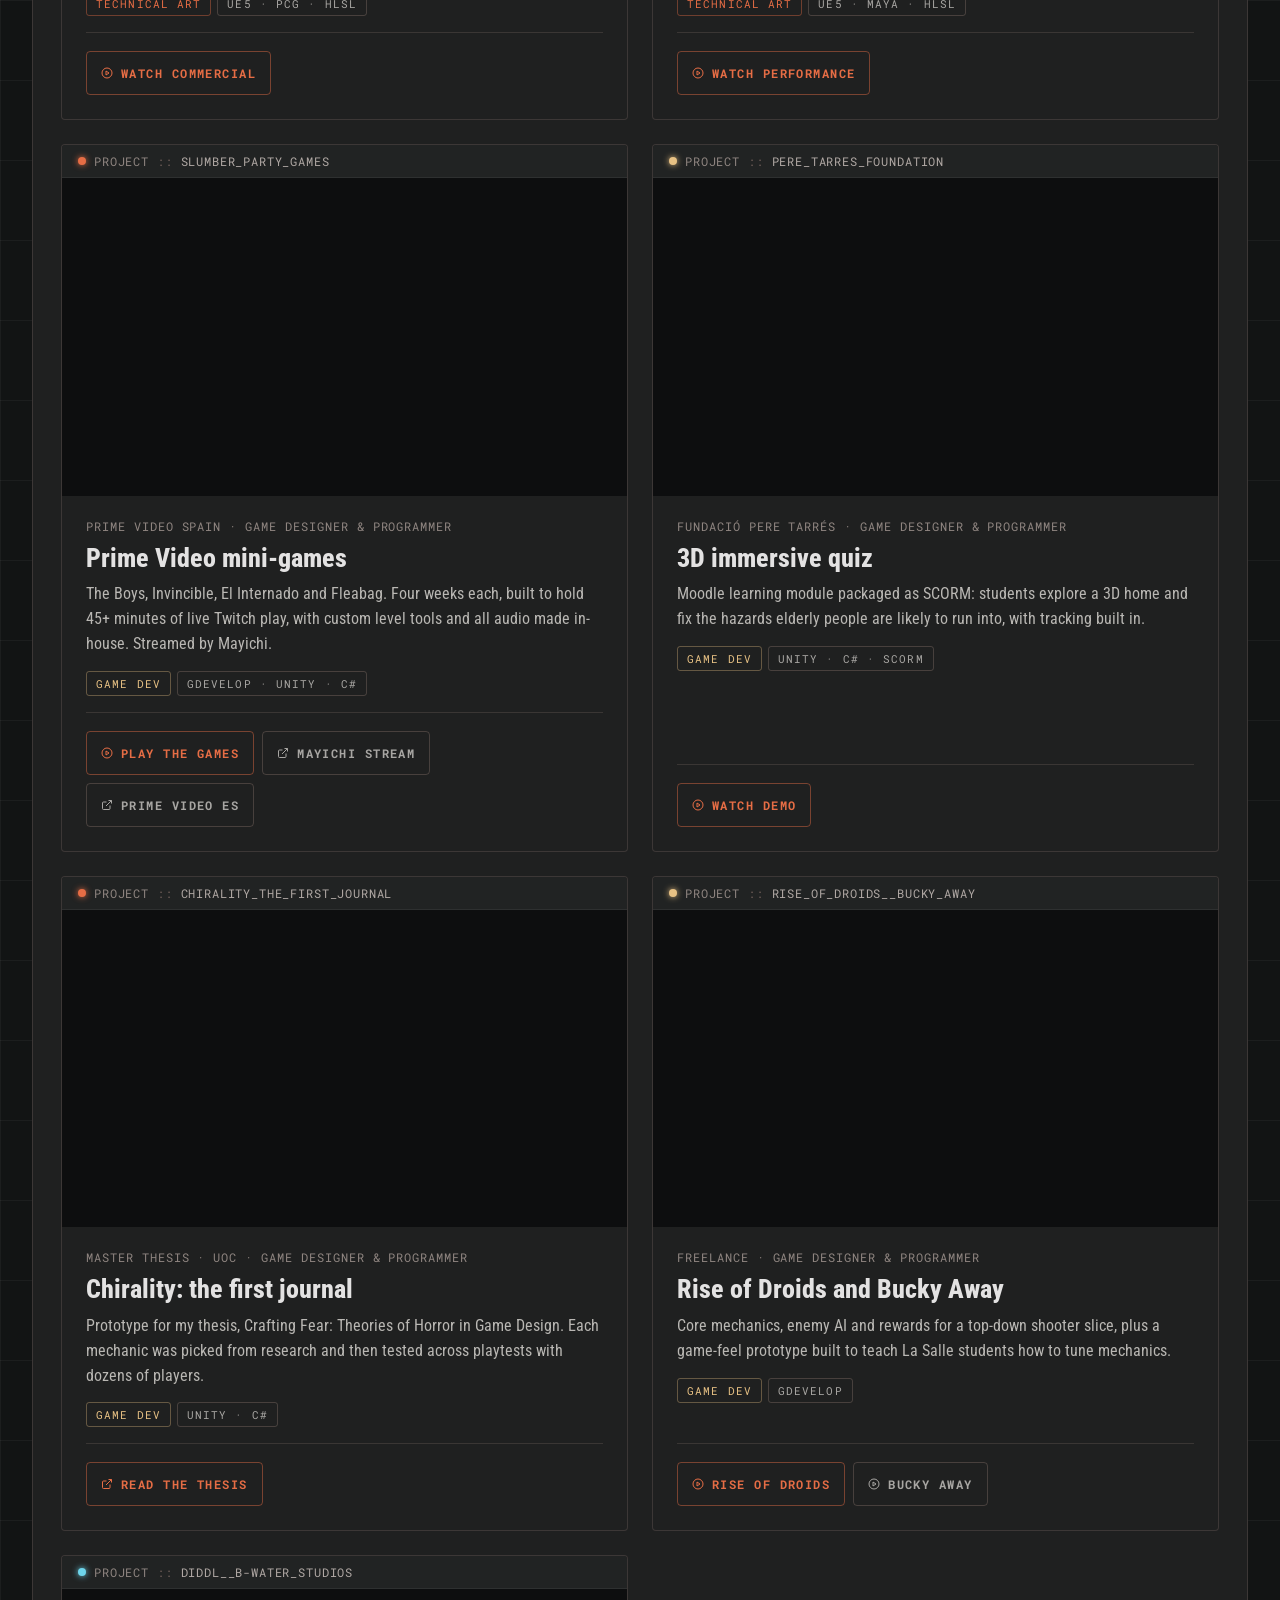
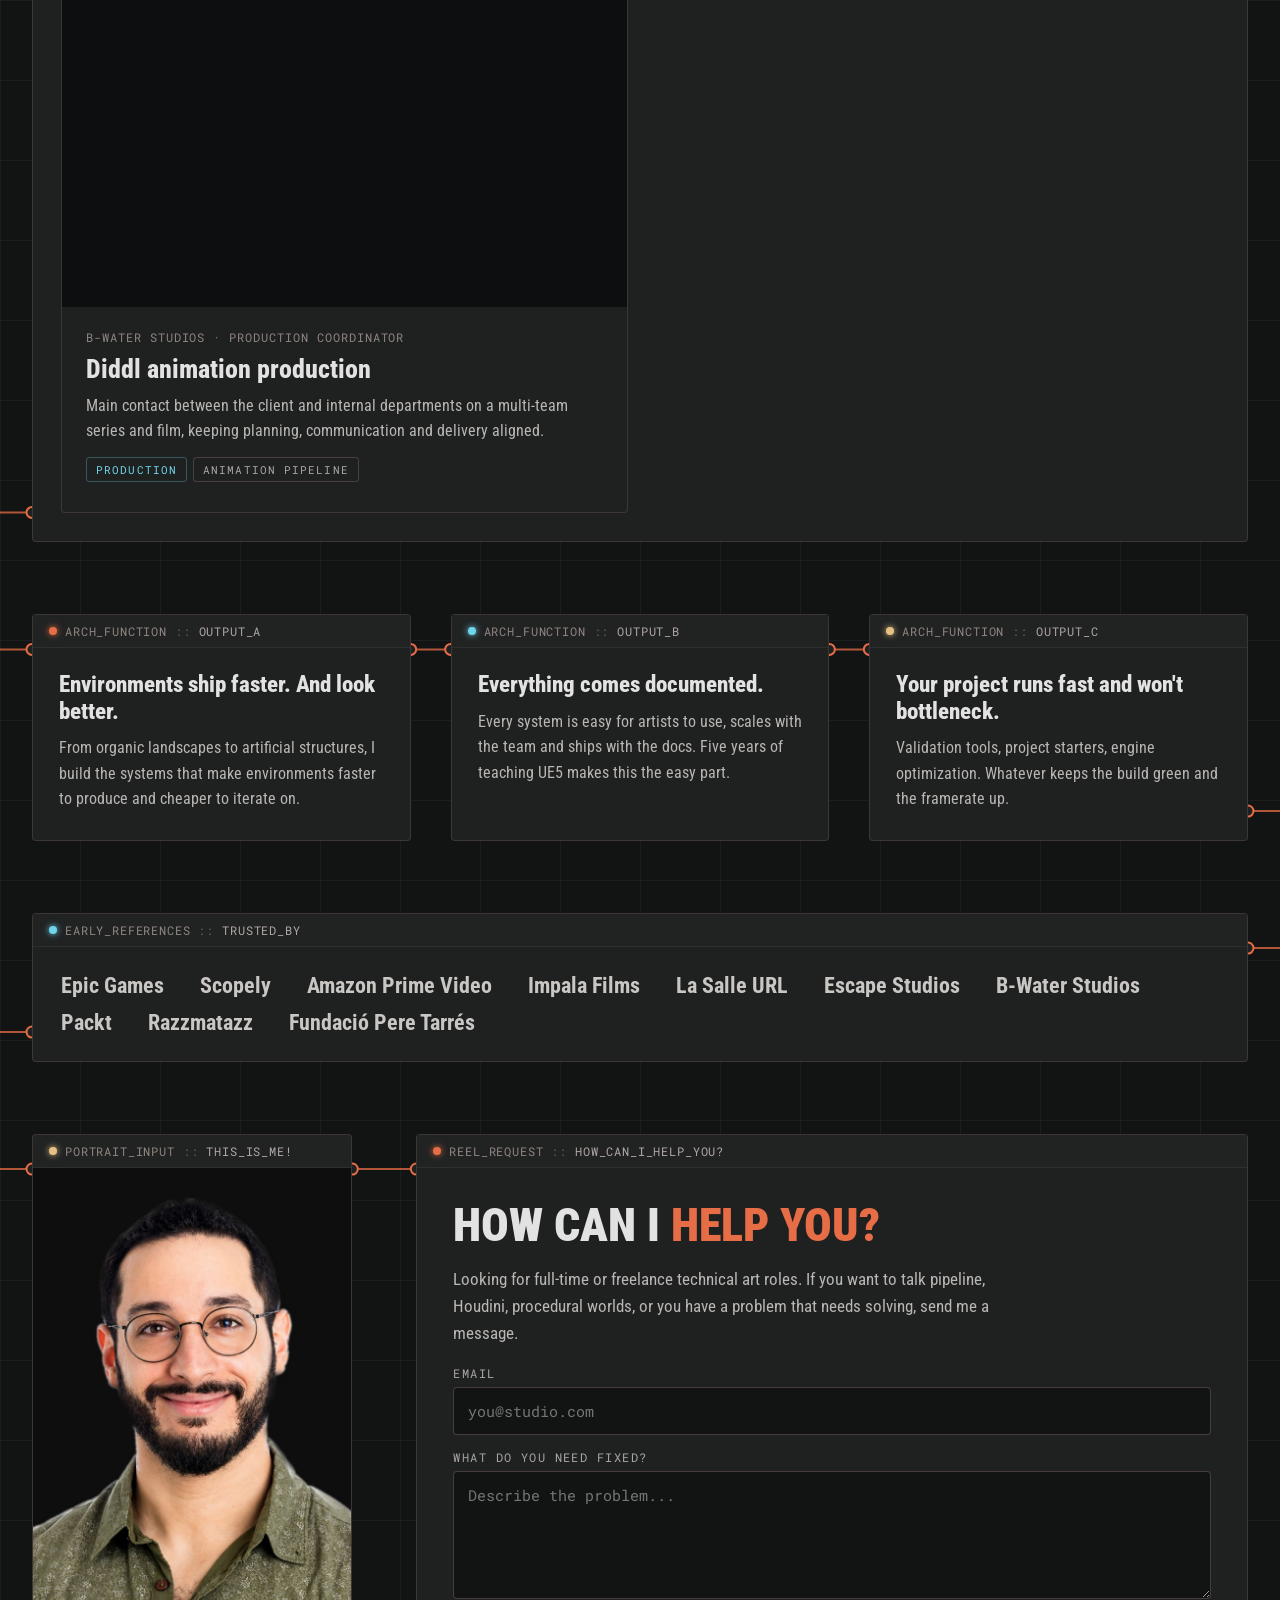
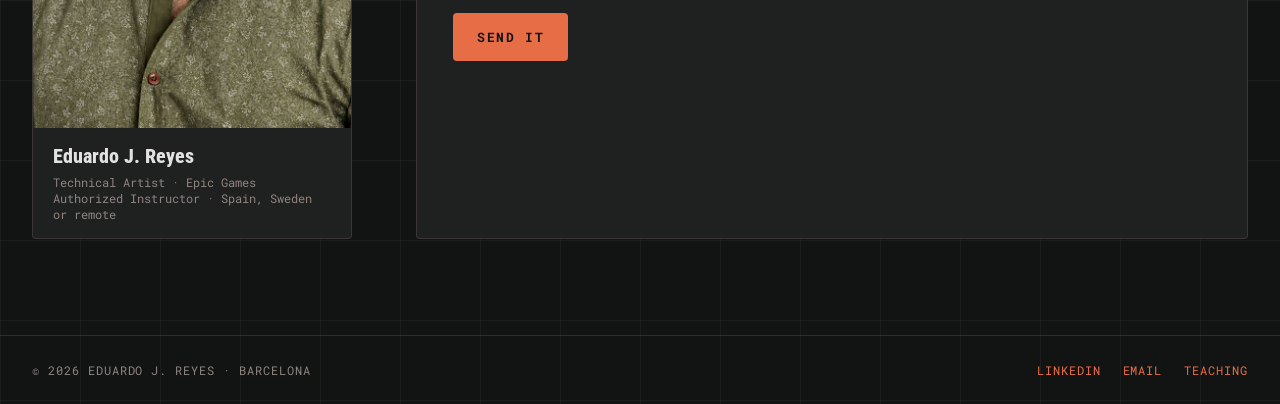
==== commit 11e7ef24: "Rebuild site: side menu, project carousel, CRT effects and sound" ====
--- a/index.html
+++ b/index.html
@@ -30,9 +30,11 @@
 .vid{position:relative;aspect-ratio:16/9;background:#0d0e0f;overflow:hidden}
 .vid iframe{position:absolute;inset:0;width:100%;height:100%;border:0;opacity:0;transition:opacity .6s ease}
 .vid.ready iframe{opacity:1}
-.reel-box{position:relative;height:523px;background:#0d0e0f;overflow:hidden}
-.reel-box .vid{position:absolute;inset:0;aspect-ratio:auto}
-.reel-box .vid iframe{inset:auto;top:0;left:50%;height:100%;width:auto;min-width:100%;aspect-ratio:16/9;transform:translateX(-50%)}
+.hero{position:relative;z-index:1;min-height:calc(100vh - 61px);min-height:calc(100svh - 61px);display:flex;align-items:center;padding:96px 0;overflow:hidden;margin-bottom:24px}
+.hero-bg{position:absolute;inset:0;overflow:hidden;background:#0d0e0f}
+.hero-bg .vid{position:absolute;inset:0;aspect-ratio:auto;background:transparent}
+.hero-bg .vid iframe{inset:auto;top:50%;left:50%;width:max(100%,177.78vh);height:max(100%,56.25vw);transform:translate(-50%,-50%)}
+.hero-shade{position:absolute;inset:0;z-index:1;background:linear-gradient(90deg,rgba(18,20,20,.92) 0%,rgba(18,20,20,.7) 38%,rgba(18,20,20,.15) 75%),linear-gradient(0deg,#121414 0%,rgba(18,20,20,0) 30%)}
 .reveal{opacity:0;transform:translateY(18px);transition:opacity .6s cubic-bezier(.4,0,.2,1),transform .6s cubic-bezier(.4,0,.2,1)}
 .reveal.in{opacity:1;transform:none}
 .hero-in>*{opacity:0;transform:translateY(14px);animation:up .7s cubic-bezier(.4,0,.2,1) forwards}
@@ -41,7 +43,7 @@
 #wires path.w{fill:none;stroke:#e66d45;stroke-width:2;stroke-opacity:.75}
 #wires circle{fill:#1f2020;stroke:#e66d45;stroke-width:2;opacity:0;transition:opacity .3s}
 #wires .on circle{opacity:1}
-@media (max-width:700px){h1{font-size:52px!important}.reel-box{height:auto;aspect-ratio:16/9}.reel-box .vid iframe{width:100%;height:100%;left:0;top:0;transform:none}}
+@media (max-width:700px){h1{font-size:52px!important}.hero{padding:72px 0}}
 @media (prefers-reduced-motion:reduce){html{scroll-behavior:auto}.reveal,.hero-in>*{opacity:1!important;transform:none!important;animation:none!important;transition:none!important}.vid iframe{transition:none}}
 </style>
 </head>
@@ -60,9 +62,11 @@
 </div>
 </nav>
 
-<main style="max-width: 1280px; margin: 0 auto; padding: 0 32px; position: relative; z-index: 1">
-
-<section style="padding: 72px 0 72px; display: grid; grid-template-columns: repeat(auto-fit, minmax(340px, 1fr)); gap: 48px; align-items: center">
+<section class="hero" aria-label="Intro">
+<div class="hero-bg" aria-hidden="true"><div class="vid hero-vid" data-vimeo="1203903259" data-eager="1" data-title="Showreel"></div></div>
+<div class="hero-shade" aria-hidden="true"></div>
+<div style="position: relative; z-index: 2; max-width: 1280px; margin: 0 auto; padding: 0 32px; width: 100%">
+<div style="max-width: 640px">
 <div class="hero-in" style="display: flex; flex-direction: column; gap: 22px">
 <p style="margin: 0; font-family: 'Roboto Mono', monospace; font-size: 12px; letter-spacing: .16em; text-transform: uppercase; color: #6ed5eb">Technical Artist · Barcelona · Open to full-time roles</p>
 <h1 style="margin: 0; font-size: 76px; line-height: .92; font-weight: 900; letter-spacing: -.02em; text-transform: uppercase">Technical Art<span style="display: block; color: #e66d45">for games and virtual production</span></h1>
@@ -72,12 +76,13 @@
 <a href="https://eduardojreyes.com/CV2026_EduardoJReyes.pdf" style="font-family: 'Roboto Mono', monospace; font-size: 13px; font-weight: 700; letter-spacing: .12em; text-transform: uppercase; color: #e3e2e2; border: 1px solid rgba(166,139,131,.45); padding: 14px 22px; border-radius: 4px">Download CV ↓</a>
 </div>
 </div>
-<div id="n-reel" class="reveal" style="background: #1f2020; border: 1px solid rgba(166,139,131,.25); border-radius: 4px; overflow: hidden; position: relative; z-index: 1">
-<div class="reel-box">
-<div class="vid" data-vimeo="1203903259" data-eager="1" data-title="Showreel"></div>
-</div>
-</div>
-</section>
+</div>
+</div>
+</section>
+
+<main style="max-width: 1280px; margin: 0 auto; padding: 0 32px; position: relative; z-index: 1">
+
+
 
 <section id="work" style="padding: 0 0 72px">
 <div id="n-projects" class="reveal" style="background: #1f2020; border: 1px solid rgba(166,139,131,.22); border-radius: 4px; position: relative; z-index: 1">
@@ -281,6 +286,7 @@
     }
   }
   var vids = [].slice.call(document.querySelectorAll('.vid'));
+  vids = vids.filter(function(el){ return !(reduce && el.classList.contains('hero-vid')); });
   vids.forEach(function(el){ if (el.dataset.eager) load(el); });
   if ('IntersectionObserver' in window) {
     var near = new IntersectionObserver(function(es){
@@ -294,7 +300,6 @@
 
   /* ---------- node wires ---------- */
   var WIRES = [
-    ['n-reel','n-projects','right',0.5,'h'],
     ['n-projects','n-va','left','b','h'],
     ['n-va','n-vb','across','h','h'],
     ['n-vb','n-vc','across','h','h'],
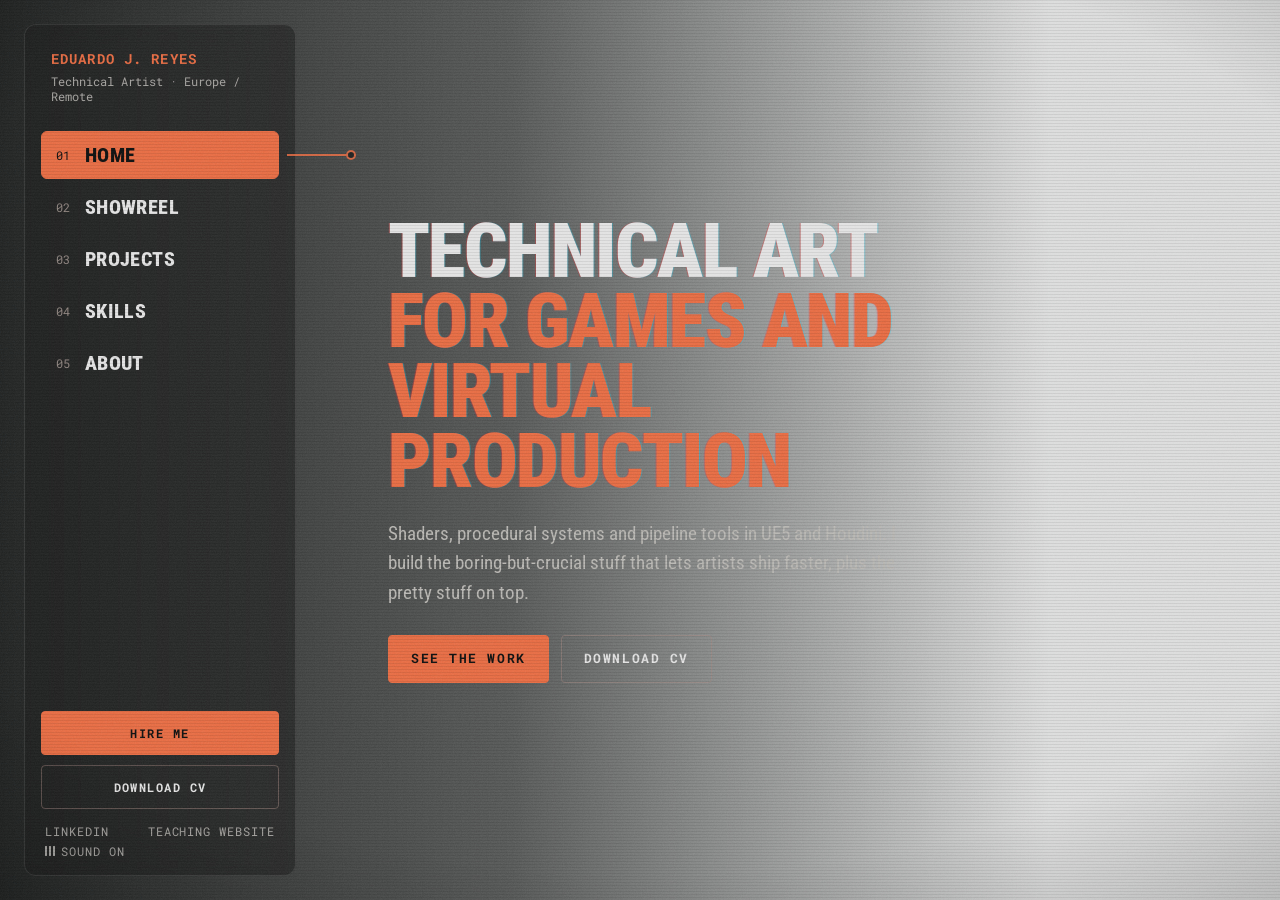
==== commit d3cd6e04: "Side-menu site with shader compile transition and home loop Co-Authored-By: Claude Opus 5.5 <noreply" ====
--- a/index.html
+++ b/index.html
@@ -19,369 +19,626 @@
 <link rel="preconnect" href="https://player.vimeo.com">
 <link href="https://fonts.googleapis.com/css2?family=Roboto+Condensed:wght@400;700;800;900&family=Roboto+Mono:wght@400;500;700&display=swap" rel="stylesheet">
 <style>
+:root{
+  --bg:#121414; --bg2:#0d0e0f; --surface:#1f2020; --surf-hi:#212323;
+  --orange:#e66d45; --orange-lo:#ffb59e; --sand:#e7c184; --teal:#6ed5eb; --cream:#ede4cf;
+  --text:#e3e2e2; --soft:#c4c2be; --muted:#b9b7b3; --dim:#a8a6a3; --label:#8f8580;
+  --line:rgba(166,139,131,.22); --line-hi:rgba(166,139,131,.45);
+  --mono:'Roboto Mono',ui-monospace,monospace; --display:'Roboto Condensed','Arial Narrow',sans-serif;
+  --ease:cubic-bezier(.16,.84,.24,1);
+  --ca:-1px 0 rgba(255,46,46,.32),1px 0 rgba(0,214,255,.28);
+  color-scheme:dark;
+}
 *,*::before,*::after{box-sizing:border-box}
-html{scroll-behavior:smooth}
-body{margin:0;background:#121414}
-a{color:#e66d45;text-decoration:none;transition:color .2s}
-a:hover{color:#ffb59e}
-input,textarea{font:inherit}
-.card{transition:border-color .25s,transform .25s}
-.card:hover{border-color:rgba(230,109,69,.55)}
-.vid{position:relative;aspect-ratio:16/9;background:#0d0e0f;overflow:hidden}
-.vid iframe{position:absolute;inset:0;width:100%;height:100%;border:0;opacity:0;transition:opacity .6s ease}
-.vid.ready iframe{opacity:1}
-.hero{position:relative;z-index:1;min-height:calc(100vh - 61px);min-height:calc(100svh - 61px);display:flex;align-items:center;padding:96px 0;overflow:hidden;margin-bottom:24px}
-.hero-bg{position:absolute;inset:0;overflow:hidden;background:#0d0e0f}
-.hero-bg .vid{position:absolute;inset:0;aspect-ratio:auto;background:transparent}
-.hero-bg .vid iframe{inset:auto;top:50%;left:50%;width:max(100%,177.78vh);height:max(100%,56.25vw);transform:translate(-50%,-50%)}
-.hero-shade{position:absolute;inset:0;z-index:1;background:linear-gradient(90deg,rgba(18,20,20,.92) 0%,rgba(18,20,20,.7) 38%,rgba(18,20,20,.15) 75%),linear-gradient(0deg,#121414 0%,rgba(18,20,20,0) 30%)}
-.reveal{opacity:0;transform:translateY(18px);transition:opacity .6s cubic-bezier(.4,0,.2,1),transform .6s cubic-bezier(.4,0,.2,1)}
-.reveal.in{opacity:1;transform:none}
-.hero-in>*{opacity:0;transform:translateY(14px);animation:up .7s cubic-bezier(.4,0,.2,1) forwards}
-.hero-in>*:nth-child(2){animation-delay:.08s}.hero-in>*:nth-child(3){animation-delay:.16s}.hero-in>*:nth-child(4){animation-delay:.24s}
-@keyframes up{to{opacity:1;transform:none}}
-#wires path.w{fill:none;stroke:#e66d45;stroke-width:2;stroke-opacity:.75}
-#wires circle{fill:#1f2020;stroke:#e66d45;stroke-width:2;opacity:0;transition:opacity .3s}
-#wires .on circle{opacity:1}
-@media (max-width:700px){h1{font-size:52px!important}.hero{padding:72px 0}}
-@media (prefers-reduced-motion:reduce){html{scroll-behavior:auto}.reveal,.hero-in>*{opacity:1!important;transform:none!important;animation:none!important;transition:none!important}.vid iframe{transition:none}}
+html,body{height:100%}
+body{margin:0;background:var(--bg);color:var(--text);font-family:var(--display);overflow:hidden;
+  background-image:linear-gradient(rgba(255,255,255,.045) 1px,transparent 1px),linear-gradient(90deg,rgba(255,255,255,.045) 1px,transparent 1px);
+  background-size:80px 80px}
+a{color:var(--orange);text-decoration:none;transition:color .2s}
+a:hover{color:var(--orange-lo)}
+button{font:inherit;color:inherit}
+:focus-visible{outline:2px solid var(--orange);outline-offset:3px}
+.sr-only{position:absolute;width:1px;height:1px;overflow:hidden;clip:rect(0 0 0 0);white-space:nowrap}
+.mono{font-family:var(--mono)}
+
+/* ---------- app frame ---------- */
+.app{position:relative;height:100vh;height:100dvh;display:flex;gap:0}
+.home-bg{position:absolute;inset:0;z-index:0;overflow:hidden;opacity:0;transition:opacity .8s var(--ease);pointer-events:none}
+.app[data-sec="home"] .home-bg{opacity:1}
+.home-bg .vid{position:absolute;inset:0}
+.home-bg iframe{position:absolute;top:50%;left:50%;width:max(100%,177.78vh);height:max(100%,56.25vw);transform:translate(-50%,-50%);border:0;opacity:0;transition:opacity 1s}
+.home-bg .ready iframe{opacity:1}
+.home-bg::after{content:'';position:absolute;inset:0;background:linear-gradient(90deg,rgba(18,20,20,.92) 0%,rgba(18,20,20,.7) 40%,rgba(18,20,20,.15) 82%)}
+
+/* ---------- glass menu ---------- */
+.menu{position:relative;z-index:60;flex:0 0 272px;margin:24px 0 24px 24px;padding:26px 16px 18px;display:flex;flex-direction:column;gap:26px;
+  background:rgba(31,32,32,.55);backdrop-filter:blur(18px);-webkit-backdrop-filter:blur(18px);border:1px solid rgba(255,255,255,.1);border-radius:12px}
+.brand{padding:0 10px;display:flex;flex-direction:column;gap:6px}
+.brand b{font:700 14px/1.2 var(--mono);letter-spacing:.08em;text-transform:uppercase;color:var(--orange)}
+.brand span{font:400 12px/1.3 var(--mono);color:var(--dim)}
+.nav{position:relative;display:flex;flex-direction:column;gap:4px;list-style:none;margin:0;padding:0}
+.nav a{position:relative;display:flex;align-items:center;gap:14px;min-height:48px;padding:0 14px;border-radius:6px;border:1px solid transparent;
+  font:800 20px/1 var(--display);letter-spacing:.02em;text-transform:uppercase;color:var(--text);transition:background .25s,color .25s,border-color .25s}
+.nav a .n{font:400 12px/1 var(--mono);color:var(--label);transition:color .25s}
+.nav a:hover{background:rgba(255,255,255,.05);color:var(--text)}
+.nav a[aria-current="page"]{background:var(--orange);border-color:var(--orange);color:#121414}
+.nav a[aria-current="page"] .n{color:#121414}
+.wire{position:absolute;right:-68px;width:60px;height:2px;top:0;background:var(--orange);opacity:.85;transition:top .5s var(--ease);pointer-events:none}
+.wire::after{content:'';position:absolute;right:-9px;top:-4px;width:10px;height:10px;border-radius:50%;background:var(--surface);border:2px solid var(--orange)}
+.menu-foot{margin-top:auto;display:flex;flex-direction:column;gap:10px}
+.btn{display:inline-flex;align-items:center;justify-content:center;gap:8px;min-height:44px;padding:0 18px;border-radius:4px;cursor:pointer;
+  font:700 12px/1 var(--mono);letter-spacing:.12em;text-transform:uppercase;border:1px solid var(--line-hi);color:var(--text);background:transparent;transition:background .2s,color .2s,border-color .2s}
+.btn:hover{border-color:var(--orange);color:var(--orange)}
+.btn.solid{background:var(--orange);border-color:var(--orange);color:#121414}
+.btn.solid:hover{background:var(--orange-lo);border-color:var(--orange-lo);color:#121414}
+.foot-links{display:flex;flex-wrap:wrap;justify-content:space-between;gap:8px;padding:6px 4px 0;font:400 12px/1 var(--mono);letter-spacing:.08em;text-transform:uppercase}
+.foot-links a,.sound{color:var(--dim)}
+.sound{background:none;border:0;padding:0;cursor:pointer;font:inherit;letter-spacing:inherit;text-transform:inherit;display:inline-flex;align-items:center;gap:6px}
+.sound:hover{color:var(--orange)}
+.sound i{display:inline-flex;gap:2px;align-items:flex-end;height:10px}
+.sound i b{display:block;width:2px;background:currentColor;height:100%;transform-origin:bottom;animation:eq .5s ease-in-out infinite alternate}
+.sound i b:nth-child(2){animation-delay:.15s}.sound i b:nth-child(3){animation-delay:.3s}
+.sound[aria-pressed="false"] i b{animation:none;transform:scaleY(.3)}
+@keyframes eq{0%{transform:scaleY(.3)}100%{transform:scaleY(1)}}
+
+/* ---------- stage ---------- */
+.stage{position:relative;z-index:2;flex:1 1 auto;min-width:0;height:100%;overflow:hidden}
+.panel{position:absolute;inset:0;padding:28px 44px 28px 92px;display:flex;flex-direction:column;overflow-y:auto;visibility:hidden;opacity:0}
+.panel.on{visibility:visible;opacity:1}
+.panel.settle{animation:crtSettle .5s cubic-bezier(.2,.7,.2,1) both}
+@keyframes crtSettle{0%{transform:scale(1.025,.985);filter:brightness(1.12) contrast(1.05)}100%{transform:none;filter:none}}
+.panel.on .rise>*{animation:rise .6s var(--ease) both}
+.panel.on .rise>*:nth-child(2){animation-delay:.07s}.panel.on .rise>*:nth-child(3){animation-delay:.14s}.panel.on .rise>*:nth-child(4){animation-delay:.21s}.panel.on .rise>*:nth-child(5){animation-delay:.28s}
+@keyframes rise{from{opacity:0;transform:translateY(16px)}to{opacity:1;transform:none}}
+.eyebrow{margin:0;font:400 12px/1.4 var(--mono);letter-spacing:.16em;text-transform:uppercase;color:var(--label)}
+.h2{margin:0;font:900 44px/.95 var(--display);text-transform:uppercase;letter-spacing:-.01em}
+.h2 span{color:var(--orange)}
+
+.node{background:var(--surface);border:1px solid var(--line);border-radius:4px;overflow:hidden}
+.nh{display:flex;align-items:center;gap:8px;padding:8px 16px;background:var(--surf-hi);border-bottom:1px solid rgba(255,255,255,.06);font:400 12px/1.2 var(--mono);letter-spacing:.07em;white-space:nowrap;overflow:hidden;text-overflow:ellipsis}
+.nh .d{flex:0 0 8px;height:8px;border-radius:50%;background:var(--orange);box-shadow:0 0 6px var(--orange)}
+.nh .p{color:var(--label)} .nh .s{color:#6b5a56} .nh .k{color:#b0a8a4;overflow:hidden;text-overflow:ellipsis}
+
+/* home */
+.home{justify-content:center}
+.home-copy{max-width:660px;display:flex;flex-direction:column;gap:22px}
+.home-copy .tag{color:var(--teal)}
+.home-copy h1{margin:0;font:900 76px/.92 var(--display);letter-spacing:-.02em;text-transform:uppercase}
+.home-copy h1 span{display:block;color:var(--orange)}
+.home-copy p.lead{margin:0;font-size:19px;line-height:1.55;color:var(--muted);max-width:520px}
+.ctas{display:flex;flex-wrap:wrap;gap:12px;padding-top:6px}
+.ctas .btn{font-size:13px;min-height:48px;padding:0 22px}
+
+/* showreel */
+.reel{justify-content:center;gap:18px}
+.reel .node{width:100%;max-width:1080px}
+.reel-frame{position:relative;aspect-ratio:16/9;max-height:calc(100dvh - 220px);margin:0 auto;background:var(--bg2)}
+.reel-frame iframe{position:absolute;inset:0;width:100%;height:100%;border:0}
+.reel-row{display:flex;flex-wrap:wrap;align-items:center;justify-content:space-between;gap:12px;max-width:1080px;color:var(--muted);font-size:17px}
+
+/* projects */
+.projects{gap:16px;justify-content:center}
+.proj-head{display:flex;flex-wrap:wrap;align-items:flex-end;justify-content:space-between;gap:16px}
+.proj-ctrl{display:flex;align-items:center;gap:10px}
+.arrow{width:48px;height:48px;border-radius:50%;border:1px solid var(--line-hi);background:rgba(31,32,32,.6);display:grid;place-items:center;cursor:pointer;transition:border-color .2s,color .2s}
+.arrow:hover{border-color:var(--orange);color:var(--orange)}
+.count{min-width:64px;text-align:center;font:500 13px/1 var(--mono);letter-spacing:.1em;color:var(--dim)}
+.count b{color:var(--text);font-weight:700}
+.track-wrap{container-type:inline-size;position:relative;flex:0 0 auto}
+.track{--cw:min(780px,64cqw,calc((100dvh - 440px) * 1.7778));position:relative;height:calc(var(--cw) * 9 / 16 + 34px)}
+.pcard{position:absolute;top:0;left:50%;width:var(--cw);cursor:pointer;
+  transform:translateX(-50%) scale(.72);opacity:0;pointer-events:none;
+  transition:transform .65s var(--ease),opacity .5s var(--ease),filter .5s,border-color .3s;filter:saturate(.5) brightness(.8)}
+.pcard[data-o="0"]{transform:translateX(-50%);opacity:1;pointer-events:auto;cursor:default;z-index:3;filter:none;border-color:rgba(230,109,69,.45)}
+.pcard[data-o="-1"]{transform:translateX(calc(-50% - 62%)) scale(.82);opacity:.6;pointer-events:auto;z-index:2}
+.pcard[data-o="1"]{transform:translateX(calc(-50% + 62%)) scale(.82);opacity:.6;pointer-events:auto;z-index:2}
+.pcard[data-o="-1"]:hover,.pcard[data-o="1"]:hover{opacity:.85}
+.pmedia{position:relative;aspect-ratio:16/9;background:repeating-linear-gradient(45deg,#171919,#171919 12px,#1c1e1e 12px,#1c1e1e 24px)}
+.pmedia .ph{position:absolute;inset:0;display:grid;place-items:center;font:400 12px/1 var(--mono);letter-spacing:.1em;color:var(--label);text-transform:uppercase}
+.pmedia iframe{position:absolute;inset:0;width:100%;height:100%;border:0;opacity:0;transition:opacity .6s}
+.pmedia.ready iframe{opacity:1}
+.pinfo{display:grid;grid-template-columns:minmax(0,1.5fr) minmax(0,1fr);gap:14px 32px;align-items:start;max-width:1100px;width:100%;margin:0 auto}
+.pinfo h3{margin:0 0 6px;font:800 28px/1.08 var(--display)}
+.pinfo .meta{margin:0 0 8px;font:400 12px/1.4 var(--mono);letter-spacing:.08em;color:var(--label)}
+.pinfo p.desc{margin:0;font-size:16px;line-height:1.5;color:var(--muted)}
+.facts{display:grid;grid-template-columns:repeat(2,minmax(0,1fr));gap:1px;background:var(--line);border:1px solid var(--line);border-radius:4px;overflow:hidden}
+.facts div{background:var(--surface);padding:12px 14px;display:flex;flex-direction:column;gap:5px}
+.facts span{font:400 11px/1 var(--mono);letter-spacing:.14em;text-transform:uppercase;color:var(--label)}
+.facts b{font-size:16px;font-weight:700;line-height:1.25}
+.plinks{grid-column:1/-1;display:flex;flex-wrap:wrap;gap:8px}
+.plinks .btn.main{color:var(--orange);border-color:rgba(230,109,69,.5)}
+.pinfo.swap>*{animation:rise .45s var(--ease) both}
+
+/* skills */
+.skills{justify-content:center;gap:18px}
+.sk-grid{display:grid;grid-template-columns:repeat(3,minmax(0,1fr));gap:16px}
+@media (max-width:1200px){.sk-grid{grid-template-columns:repeat(2,minmax(0,1fr))}}
+@media (max-width:600px){.sk-grid{grid-template-columns:1fr}}
+.sk-body{padding:14px 18px 16px;display:flex;flex-direction:column;gap:10px}
+.sk-body h3{margin:0;font:800 20px/1.1 var(--display)}
+.tags{display:flex;flex-wrap:wrap;gap:8px}
+.tags{gap:6px}.tags span{font:400 12px/1 var(--mono);color:#c9c7c4;border:1px solid rgba(166,139,131,.3);border-radius:3px;padding:7px 9px}
+.facts-row{display:flex;flex-wrap:wrap;gap:16px}
+.facts-row .node{flex:1 1 280px;padding:12px 18px;display:flex;flex-direction:column;gap:6px}
+.facts-row span{font:400 11px/1 var(--mono);letter-spacing:.14em;text-transform:uppercase;color:var(--orange)}
+.facts-row b{font-size:17px;line-height:1.3}
+
+/* about */
+.about{justify-content:center}
+.about-wrap{display:flex;flex-wrap:wrap;gap:32px;align-items:center}
+.about .photo{flex:0 1 340px}
+.about .photo img{display:block;width:100%;height:min(460px,56dvh);object-fit:cover;object-position:center 22%}
+.about-copy{flex:999 1 420px;min-width:0;max-width:720px;display:flex;flex-direction:column;gap:18px}
+.about-copy p{margin:0;font-size:17px;line-height:1.65;color:var(--soft)}
+.clients{font-size:18px;font-weight:700;color:#c9c7c4;line-height:1.5}
+.form{display:flex;flex-wrap:wrap;gap:12px;align-items:flex-end;padding-top:4px}
+.form label{display:flex;flex-direction:column;gap:6px;font:400 12px/1 var(--mono);letter-spacing:.12em;text-transform:uppercase;color:var(--dim)}
+.form label.e{flex:1 1 220px}.form label.m{flex:2 1 320px}
+.form input{background:var(--bg);border:1px solid rgba(166,139,131,.35);border-radius:4px;color:var(--text);padding:13px 14px;font:400 15px/1.2 var(--display);letter-spacing:0;text-transform:none}
+.form input:focus{border-color:var(--orange);outline:none}
+.form .btn{min-height:46px}
+
+/* ---------- shader compile (section change) ----------
+   Tiles flip shut in a diagonal wave from the menu side, the new section is swapped in under them,
+   then they flip open again. Timings live in the script (COMPILE_*). */
+.compile{position:fixed;z-index:55;pointer-events:none;visibility:hidden;display:grid;overflow:hidden}
+.compile.run{visibility:visible}
+.compile i{display:block;background:#1a1c1c;border:1px solid rgba(230,109,69,.28);transform:scaleY(0);transform-origin:50% 50%}
+.compile i.hot{background:#2a1f1b;border-color:rgba(230,109,69,.6)}
+.compile.run i{animation:tileIn .14s cubic-bezier(.5,0,.3,1) var(--d) both,tileOut .16s cubic-bezier(.6,0,.4,1) calc(var(--d) + var(--o)) forwards}
+.compile.run i.hot{animation:tileIn .14s cubic-bezier(.5,0,.3,1) var(--d) both,tileHot .2s steps(2) calc(var(--d) + .14s) 1,tileOut .16s cubic-bezier(.6,0,.4,1) calc(var(--d) + var(--o)) forwards}
+@keyframes tileIn{from{transform:scaleY(0)}to{transform:scaleY(1)}}
+@keyframes tileOut{from{transform:scaleY(1)}to{transform:scaleY(0)}}
+@keyframes tileHot{0%{background:#8a4129}100%{background:#2a1f1b}}
+.compile-osd{position:absolute;left:24px;bottom:22px;z-index:2;font:500 13px/1 var(--mono);letter-spacing:.12em;text-transform:uppercase;color:var(--cream);text-shadow:var(--ca);opacity:0}
+.compile.run .compile-osd{opacity:1}
+.stage.glitch .panel.on{animation:caShake .3s steps(2) 1}
+@keyframes caShake{0%{filter:drop-shadow(-3px 0 rgba(255,40,40,.5)) drop-shadow(3px 0 rgba(0,225,255,.45))}100%{filter:none}}
+.home-copy h1,.h2{text-shadow:var(--ca)}
+
+/* ---------- vignette + scanlines + grain + VHS roll (same as the teaching site) ---------- */
+body::before{content:'';position:fixed;inset:0;z-index:90;pointer-events:none;
+  background:radial-gradient(115% 95% at 50% 45%,transparent 55%,rgba(0,0,0,.4) 100%),repeating-linear-gradient(to bottom,rgba(0,0,0,.07) 0 1px,transparent 1px 3px);
+  animation:crtPump 4.5s ease-in-out infinite alternate}
+@keyframes crtPump{0%{opacity:.82;transform:scale(1.012)}100%{opacity:1;transform:scale(1)}}
+.vhs{position:fixed;inset:0;z-index:89;pointer-events:none;overflow:hidden}
+.vhs::before{content:'';position:absolute;left:0;right:0;top:0;height:22vh;
+  background:linear-gradient(to bottom,transparent,rgba(255,240,220,.035) 45%,rgba(255,240,220,.045) 55%,transparent);
+  transform:translateY(-30vh);animation:vhsRoll 9s linear infinite}
+@keyframes vhsRoll{0%{transform:translateY(-30vh)}55%,100%{transform:translateY(110vh)}}
+body::after{content:'';position:fixed;inset:-100px;z-index:91;pointer-events:none;opacity:.11;mix-blend-mode:soft-light;
+  background-image:url("data:image/svg+xml,%3Csvg xmlns='http://www.w3.org/2000/svg' width='220' height='220'%3E%3Cfilter id='n'%3E%3CfeTurbulence type='fractalNoise' baseFrequency='.85' numOctaves='3' stitchTiles='stitch'/%3E%3CfeColorMatrix values='0 0 0 0 1 0 0 0 0 1 0 0 0 0 1 0 0 0 2.2 -.6'/%3E%3C/filter%3E%3Crect width='100%25' height='100%25' filter='url(%23n)'/%3E%3C/svg%3E");
+  animation:grain .9s steps(5) infinite}
+@keyframes grain{0%{transform:translate(0,0)}20%{transform:translate(-30px,20px)}40%{transform:translate(25px,-35px)}60%{transform:translate(-15px,40px)}80%{transform:translate(35px,10px)}100%{transform:translate(0,0)}}
+
+/* ---------- small screens: menu on top, sections scroll inside ---------- */
+@media (max-width:900px){
+  body{overflow-x:hidden;overflow-y:auto}
+  .app{flex-direction:column;height:auto;min-height:100dvh}
+  .menu{flex:0 0 auto;margin:12px;padding:14px;gap:12px}
+  .brand{padding:0 4px}
+  .nav{flex-direction:row;overflow-x:auto;gap:6px;scrollbar-width:none}
+  .nav a{flex:0 0 auto;min-height:44px;font-size:16px;padding:0 12px;gap:8px}
+  .wire{display:none}
+  .menu-foot{flex-direction:row;flex-wrap:wrap;align-items:center}
+  .menu-foot .btn{flex:1 1 auto}
+  .foot-links{flex:1 1 100%}
+  .stage{height:auto;overflow:visible;overflow-x:clip}
+  .panel{position:relative;inset:auto;padding:20px 16px 48px;display:none;overflow:visible}
+  .panel.on{display:flex}
+  .home{min-height:70dvh}
+  .home-copy h1{font-size:52px}
+  .h2{font-size:36px}
+  .track{--cw:86cqw}
+  .pcard[data-o="-1"],.pcard[data-o="1"]{opacity:0;pointer-events:none}
+  .pinfo{grid-template-columns:1fr}
+  .reel-frame{max-height:none}
+}
+@media (prefers-reduced-motion:reduce){
+  *,*::before,*::after{animation:none!important;transition:none!important}
+  .compile,.vhs{display:none!important}
+}
 </style>
 </head>
 <body>
-<div id="root" style="position: relative; min-height: 100vh; background-color: #121414; background-image: linear-gradient(rgba(255,255,255,.045) 1px, transparent 1px), linear-gradient(90deg, rgba(255,255,255,.045) 1px, transparent 1px); background-size: 80px 80px; color: #e3e2e2; font-family: 'Roboto Condensed', sans-serif">
-
-<svg id="wires" aria-hidden="true" style="position: absolute; top: 0; left: 0; width: 100%; height: 100%; pointer-events: none; z-index: 0; overflow: visible"></svg>
-
-<nav style="position: sticky; top: 0; z-index: 10; background: rgba(13,14,15,.92); border-bottom: 1px solid rgba(166,139,131,.2)">
-<div style="max-width: 1280px; margin: 0 auto; padding: 0 32px; min-height: 60px; display: flex; flex-wrap: wrap; align-items: center; justify-content: space-between; gap: 12px">
-<a href="/" style="font-family: 'Roboto Mono', monospace; font-size: 13px; font-weight: 700; letter-spacing: .08em; text-transform: uppercase; color: #e66d45">Eduardo J. Reyes</a>
-<div style="display: flex; flex-wrap: wrap; align-items: center; gap: 28px; font-family: 'Roboto Mono', monospace; font-size: 12px; letter-spacing: .12em; text-transform: uppercase">
-<a href="https://eduardojreyes.com/professor" style="color: #c9c7c4">Teaching ↗</a>
-<a href="mailto:eduardoj.reyes@hotmail.com?subject=Technical%20Art%20enquiry" style="background: #e66d45; color: #121414; font-weight: 700; padding: 10px 16px; border-radius: 4px">Hire me</a>
-</div>
-</div>
-</nav>
-
-<section class="hero" aria-label="Intro">
-<div class="hero-bg" aria-hidden="true"><div class="vid hero-vid" data-vimeo="1203903259" data-eager="1" data-title="Showreel"></div></div>
-<div class="hero-shade" aria-hidden="true"></div>
-<div style="position: relative; z-index: 2; max-width: 1280px; margin: 0 auto; padding: 0 32px; width: 100%">
-<div style="max-width: 640px">
-<div class="hero-in" style="display: flex; flex-direction: column; gap: 22px">
-<p style="margin: 0; font-family: 'Roboto Mono', monospace; font-size: 12px; letter-spacing: .16em; text-transform: uppercase; color: #6ed5eb">Technical Artist · Barcelona · Open to full-time roles</p>
-<h1 style="margin: 0; font-size: 76px; line-height: .92; font-weight: 900; letter-spacing: -.02em; text-transform: uppercase">Technical Art<span style="display: block; color: #e66d45">for games and virtual production</span></h1>
-<p style="margin: 0; font-size: 19px; line-height: 1.55; color: #b9b7b3; max-width: 520px">Shaders, procedural systems and pipeline tools in UE5 and Houdini. I build the boring-but-crucial stuff that lets artists ship faster, plus the pretty stuff on top.</p>
-<div style="display: flex; flex-wrap: wrap; gap: 12px; padding-top: 6px">
-<a href="#work" style="font-family: 'Roboto Mono', monospace; font-size: 13px; font-weight: 700; letter-spacing: .12em; text-transform: uppercase; background: #e66d45; color: #121414; padding: 15px 22px; border-radius: 4px">See the work</a>
-<a href="https://eduardojreyes.com/CV2026_EduardoJReyes.pdf" style="font-family: 'Roboto Mono', monospace; font-size: 13px; font-weight: 700; letter-spacing: .12em; text-transform: uppercase; color: #e3e2e2; border: 1px solid rgba(166,139,131,.45); padding: 14px 22px; border-radius: 4px">Download CV ↓</a>
-</div>
-</div>
-</div>
-</div>
-</section>
-
-<main style="max-width: 1280px; margin: 0 auto; padding: 0 32px; position: relative; z-index: 1">
-
-
-
-<section id="work" style="padding: 0 0 72px">
-<div id="n-projects" class="reveal" style="background: #1f2020; border: 1px solid rgba(166,139,131,.22); border-radius: 4px; position: relative; z-index: 1">
-<div style="display: flex; align-items: center; gap: 8px; padding: 8px 16px; background: #212323; border-bottom: 1px solid rgba(255,255,255,.06); font-family: 'Roboto Mono', monospace; font-size: 12px; letter-spacing: .07em; user-select: none"><span style="width: 8px; height: 8px; border-radius: 50%; flex-shrink: 0; background: #e66d45; box-shadow: 0 0 6px #e66d45"></span><span style="color: #8f8580">COLLECTION</span><span style="color: #6b5a56">::</span><span style="color: #b0a8a4">ALL_PROJECTS</span></div>
-<div style="padding: 28px">
-<h2 style="margin: 0 0 24px; font-size: 46px; font-weight: 900; text-transform: uppercase; letter-spacing: -.01em">Pro<span style="color: #e66d45">jects</span></h2>
-<div style="display: grid; grid-template-columns: repeat(auto-fit, minmax(380px, 1fr)); gap: 24px">
-<div class="card reveal" style="display: flex; flex-direction: column; background: #1f2020; border: 1px solid rgba(166,139,131,.22); border-radius: 4px; overflow: hidden">
-<div style="display: flex; align-items: center; gap: 8px; padding: 8px 16px; background: #212323; border-bottom: 1px solid rgba(255,255,255,.06); font-family: 'Roboto Mono', monospace; font-size: 12px; letter-spacing: .07em; user-select: none"><span style="width: 8px; height: 8px; border-radius: 50%; flex-shrink: 0; background: #e66d45; box-shadow: 0 0 6px #e66d45"></span><span style="color: #8f8580">PROJECT</span><span style="color: #6b5a56">::</span><span style="color: #b0a8a4">IMPALA_FILMS__VIRTUAL_PRODUCTION</span></div>
-<div class="vid card-vid" data-vimeo="1228743611" data-title="Impala Films virtual production"></div>
-<div style="padding: 22px 24px 24px; display: flex; flex-direction: column; gap: 10px; flex: 1">
-<span style="font-family: 'Roboto Mono', monospace; font-size: 12px; letter-spacing: .08em; color: #8f8580">IMPALA FILMS · TECHNICAL ARTIST</span>
-<span style="font-size: 26px; font-weight: 800; line-height: 1.1">Virtual production commercial</span>
-<span style="font-size: 16px; line-height: 1.55; color: #b9b7b3">Real-time UE5 city for an LED volume: custom shaders for the architecture, PCG graphs for the bridge and traffic, set dressing, and optimization passes to hold framerate on set.</span>
-<span style="display: flex; flex-wrap: wrap; gap: 6px; padding: 4px 0 6px; font-family: 'Roboto Mono', monospace; font-size: 11px; letter-spacing: .1em; text-transform: uppercase">
-<span style="border: 1px solid rgba(230,109,69,.4); color: #e66d45; padding: 4px 9px; border-radius: 3px">Technical art</span>
-<span style="border: 1px solid rgba(166,139,131,.3); color: #a8a6a3; padding: 4px 9px; border-radius: 3px">UE5 · PCG · HLSL</span>
-</span>
-<div style="display: flex; flex-wrap: wrap; gap: 8px; margin-top: auto; padding-top: 18px; border-top: 1px solid rgba(166,139,131,.2)"><a href="https://youtu.be/kUeCIan6rvk" style="display: inline-flex; align-items: center; gap: 8px; min-height: 44px; box-sizing: border-box; font-family: 'Roboto Mono', monospace; font-size: 12px; font-weight: 700; letter-spacing: .12em; text-transform: uppercase; color: #e66d45; border: 1px solid rgba(230,109,69,.45); padding: 0 14px; border-radius: 4px"><svg width="12" height="12" viewBox="0 0 24 24" fill="none" stroke="currentColor" stroke-width="2" aria-hidden="true"><circle cx="12" cy="12" r="10"></circle><polygon points="10 8 16 12 10 16 10 8"></polygon></svg>Watch commercial</a></div>
-</div>
-</div>
-<div class="card reveal" style="display: flex; flex-direction: column; background: #1f2020; border: 1px solid rgba(166,139,131,.22); border-radius: 4px; overflow: hidden">
-<div style="display: flex; align-items: center; gap: 8px; padding: 8px 16px; background: #212323; border-bottom: 1px solid rgba(255,255,255,.06); font-family: 'Roboto Mono', monospace; font-size: 12px; letter-spacing: .07em; user-select: none"><span style="width: 8px; height: 8px; border-radius: 50%; flex-shrink: 0; background: #e7c184; box-shadow: 0 0 6px #e7c184"></span><span style="color: #8f8580">PROJECT</span><span style="color: #6b5a56">::</span><span style="color: #b0a8a4">DJ_DOKKU__SALA_RAZZMATAZZ</span></div>
-<div class="vid card-vid" data-vimeo="1228743609" data-title="DJ Dokku live visuals"></div>
-<div style="padding: 22px 24px 24px; display: flex; flex-direction: column; gap: 10px; flex: 1">
-<span style="font-family: 'Roboto Mono', monospace; font-size: 12px; letter-spacing: .08em; color: #8f8580">SALA RAZZMATAZZ · TECHNICAL ARTIST</span>
-<span style="font-size: 26px; font-weight: 800; line-height: 1.1">DJ Dokku live performance visuals</span>
-<span style="font-size: 16px; line-height: 1.55; color: #b9b7b3">Full real-time pipeline for a live set: low-poly mascot rigged in Maya, PS1-style pixel shader with dithering, LUT and vertex wiggle, faces driven by texture swaps, three looped clips.</span>
-<span style="display: flex; flex-wrap: wrap; gap: 6px; padding: 4px 0 6px; font-family: 'Roboto Mono', monospace; font-size: 11px; letter-spacing: .1em; text-transform: uppercase">
-<span style="border: 1px solid rgba(230,109,69,.4); color: #e66d45; padding: 4px 9px; border-radius: 3px">Technical art</span>
-<span style="border: 1px solid rgba(166,139,131,.3); color: #a8a6a3; padding: 4px 9px; border-radius: 3px">UE5 · Maya · HLSL</span>
-</span>
-<div style="display: flex; flex-wrap: wrap; gap: 8px; margin-top: auto; padding-top: 18px; border-top: 1px solid rgba(166,139,131,.2)"><a href="https://youtu.be/APET_m-ztyg" style="display: inline-flex; align-items: center; gap: 8px; min-height: 44px; box-sizing: border-box; font-family: 'Roboto Mono', monospace; font-size: 12px; font-weight: 700; letter-spacing: .12em; text-transform: uppercase; color: #e66d45; border: 1px solid rgba(230,109,69,.45); padding: 0 14px; border-radius: 4px"><svg width="12" height="12" viewBox="0 0 24 24" fill="none" stroke="currentColor" stroke-width="2" aria-hidden="true"><circle cx="12" cy="12" r="10"></circle><polygon points="10 8 16 12 10 16 10 8"></polygon></svg>Watch performance</a></div>
-</div>
-</div>
-<div class="card reveal" style="display: flex; flex-direction: column; background: #1f2020; border: 1px solid rgba(166,139,131,.22); border-radius: 4px; overflow: hidden">
-<div style="display: flex; align-items: center; gap: 8px; padding: 8px 16px; background: #212323; border-bottom: 1px solid rgba(255,255,255,.06); font-family: 'Roboto Mono', monospace; font-size: 12px; letter-spacing: .07em; user-select: none"><span style="width: 8px; height: 8px; border-radius: 50%; flex-shrink: 0; background: #e66d45; box-shadow: 0 0 6px #e66d45"></span><span style="color: #8f8580">PROJECT</span><span style="color: #6b5a56">::</span><span style="color: #b0a8a4">SLUMBER_PARTY_GAMES</span></div>
-<div class="vid card-vid" data-vimeo="1228743625" data-title="Prime Video mini-games"></div>
-<div style="padding: 22px 24px 24px; display: flex; flex-direction: column; gap: 10px; flex: 1">
-<span style="font-family: 'Roboto Mono', monospace; font-size: 12px; letter-spacing: .08em; color: #8f8580">PRIME VIDEO SPAIN · GAME DESIGNER &amp; PROGRAMMER</span>
-<span style="font-size: 26px; font-weight: 800; line-height: 1.1">Prime Video mini-games</span>
-<span style="font-size: 16px; line-height: 1.55; color: #b9b7b3">The Boys, Invincible, El Internado and Fleabag. Four weeks each, built to hold 45+ minutes of live Twitch play, with custom level tools and all audio made in-house. Streamed by Mayichi.</span>
-<span style="display: flex; flex-wrap: wrap; gap: 6px; padding: 4px 0 6px; font-family: 'Roboto Mono', monospace; font-size: 11px; letter-spacing: .1em; text-transform: uppercase">
-<span style="border: 1px solid rgba(231,193,132,.35); color: #e7c184; padding: 4px 9px; border-radius: 3px">Game dev</span>
-<span style="border: 1px solid rgba(166,139,131,.3); color: #a8a6a3; padding: 4px 9px; border-radius: 3px">GDevelop · Unity · C#</span>
-</span>
-<div style="display: flex; flex-wrap: wrap; gap: 8px; margin-top: auto; padding-top: 18px; border-top: 1px solid rgba(166,139,131,.2)"><a href="https://gd.games/SlumberParty_Games" style="display: inline-flex; align-items: center; gap: 8px; min-height: 44px; box-sizing: border-box; font-family: 'Roboto Mono', monospace; font-size: 12px; font-weight: 700; letter-spacing: .12em; text-transform: uppercase; color: #e66d45; border: 1px solid rgba(230,109,69,.45); padding: 0 14px; border-radius: 4px"><svg width="12" height="12" viewBox="0 0 24 24" fill="none" stroke="currentColor" stroke-width="2" aria-hidden="true"><circle cx="12" cy="12" r="10"></circle><polygon points="10 8 16 12 10 16 10 8"></polygon></svg>Play the games</a><a href="https://youtu.be/LPW5F-TkqDY?t=454" style="display: inline-flex; align-items: center; gap: 8px; min-height: 44px; box-sizing: border-box; font-family: 'Roboto Mono', monospace; font-size: 12px; font-weight: 700; letter-spacing: .12em; text-transform: uppercase; color: #a8a6a3; border: 1px solid rgba(166,139,131,.3); padding: 0 14px; border-radius: 4px"><svg width="12" height="12" viewBox="0 0 24 24" fill="none" stroke="currentColor" stroke-width="2" aria-hidden="true"><path d="M18 13v6a2 2 0 0 1-2 2H5a2 2 0 0 1-2-2V8a2 2 0 0 1 2-2h6"></path><polyline points="15 3 21 3 21 9"></polyline><line x1="10" y1="14" x2="21" y2="3"></line></svg>Mayichi stream</a><a href="https://www.youtube.com/@PrimeVideoES" style="display: inline-flex; align-items: center; gap: 8px; min-height: 44px; box-sizing: border-box; font-family: 'Roboto Mono', monospace; font-size: 12px; font-weight: 700; letter-spacing: .12em; text-transform: uppercase; color: #a8a6a3; border: 1px solid rgba(166,139,131,.3); padding: 0 14px; border-radius: 4px"><svg width="12" height="12" viewBox="0 0 24 24" fill="none" stroke="currentColor" stroke-width="2" aria-hidden="true"><path d="M18 13v6a2 2 0 0 1-2 2H5a2 2 0 0 1-2-2V8a2 2 0 0 1 2-2h6"></path><polyline points="15 3 21 3 21 9"></polyline><line x1="10" y1="14" x2="21" y2="3"></line></svg>Prime Video ES</a></div>
-</div>
-</div>
-<div class="card reveal" style="display: flex; flex-direction: column; background: #1f2020; border: 1px solid rgba(166,139,131,.22); border-radius: 4px; overflow: hidden">
-<div style="display: flex; align-items: center; gap: 8px; padding: 8px 16px; background: #212323; border-bottom: 1px solid rgba(255,255,255,.06); font-family: 'Roboto Mono', monospace; font-size: 12px; letter-spacing: .07em; user-select: none"><span style="width: 8px; height: 8px; border-radius: 50%; flex-shrink: 0; background: #e7c184; box-shadow: 0 0 6px #e7c184"></span><span style="color: #8f8580">PROJECT</span><span style="color: #6b5a56">::</span><span style="color: #b0a8a4">PERE_TARRES_FOUNDATION</span></div>
-<div class="vid card-vid" data-vimeo="1228743628" data-title="3D immersive quiz"></div>
-<div style="padding: 22px 24px 24px; display: flex; flex-direction: column; gap: 10px; flex: 1">
-<span style="font-family: 'Roboto Mono', monospace; font-size: 12px; letter-spacing: .08em; color: #8f8580">FUNDACIÓ PERE TARRÉS · GAME DESIGNER &amp; PROGRAMMER</span>
-<span style="font-size: 26px; font-weight: 800; line-height: 1.1">3D immersive quiz</span>
-<span style="font-size: 16px; line-height: 1.55; color: #b9b7b3">Moodle learning module packaged as SCORM: students explore a 3D home and fix the hazards elderly people are likely to run into, with tracking built in.</span>
-<span style="display: flex; flex-wrap: wrap; gap: 6px; padding: 4px 0 6px; font-family: 'Roboto Mono', monospace; font-size: 11px; letter-spacing: .1em; text-transform: uppercase">
-<span style="border: 1px solid rgba(231,193,132,.35); color: #e7c184; padding: 4px 9px; border-radius: 3px">Game dev</span>
-<span style="border: 1px solid rgba(166,139,131,.3); color: #a8a6a3; padding: 4px 9px; border-radius: 3px">Unity · C# · SCORM</span>
-</span>
-<div style="display: flex; flex-wrap: wrap; gap: 8px; margin-top: auto; padding-top: 18px; border-top: 1px solid rgba(166,139,131,.2)"><a href="https://www.youtube.com/watch?v=XRPxPH-1XAQ" style="display: inline-flex; align-items: center; gap: 8px; min-height: 44px; box-sizing: border-box; font-family: 'Roboto Mono', monospace; font-size: 12px; font-weight: 700; letter-spacing: .12em; text-transform: uppercase; color: #e66d45; border: 1px solid rgba(230,109,69,.45); padding: 0 14px; border-radius: 4px"><svg width="12" height="12" viewBox="0 0 24 24" fill="none" stroke="currentColor" stroke-width="2" aria-hidden="true"><circle cx="12" cy="12" r="10"></circle><polygon points="10 8 16 12 10 16 10 8"></polygon></svg>Watch demo</a></div>
-</div>
-</div>
-<div class="card reveal" style="display: flex; flex-direction: column; background: #1f2020; border: 1px solid rgba(166,139,131,.22); border-radius: 4px; overflow: hidden">
-<div style="display: flex; align-items: center; gap: 8px; padding: 8px 16px; background: #212323; border-bottom: 1px solid rgba(255,255,255,.06); font-family: 'Roboto Mono', monospace; font-size: 12px; letter-spacing: .07em; user-select: none"><span style="width: 8px; height: 8px; border-radius: 50%; flex-shrink: 0; background: #e66d45; box-shadow: 0 0 6px #e66d45"></span><span style="color: #8f8580">PROJECT</span><span style="color: #6b5a56">::</span><span style="color: #b0a8a4">CHIRALITY_THE_FIRST_JOURNAL</span></div>
-<div class="vid card-vid" data-vimeo="1228747181" data-title="Chirality gameplay"></div>
-<div style="padding: 22px 24px 24px; display: flex; flex-direction: column; gap: 10px; flex: 1">
-<span style="font-family: 'Roboto Mono', monospace; font-size: 12px; letter-spacing: .08em; color: #8f8580">MASTER THESIS · UOC · GAME DESIGNER &amp; PROGRAMMER</span>
-<span style="font-size: 26px; font-weight: 800; line-height: 1.1">Chirality: the first journal</span>
-<span style="font-size: 16px; line-height: 1.55; color: #b9b7b3">Prototype for my thesis, Crafting Fear: Theories of Horror in Game Design. Each mechanic was picked from research and then tested across playtests with dozens of players.</span>
-<span style="display: flex; flex-wrap: wrap; gap: 6px; padding: 4px 0 6px; font-family: 'Roboto Mono', monospace; font-size: 11px; letter-spacing: .1em; text-transform: uppercase">
-<span style="border: 1px solid rgba(231,193,132,.35); color: #e7c184; padding: 4px 9px; border-radius: 3px">Game dev</span>
-<span style="border: 1px solid rgba(166,139,131,.3); color: #a8a6a3; padding: 4px 9px; border-radius: 3px">Unity · C#</span>
-</span>
-<div style="display: flex; flex-wrap: wrap; gap: 8px; margin-top: auto; padding-top: 18px; border-top: 1px solid rgba(166,139,131,.2)"><a href="https://drive.google.com/drive/folders/1zYK_8UnCLvL6zsCubllLS57lA8xO0i6C" style="display: inline-flex; align-items: center; gap: 8px; min-height: 44px; box-sizing: border-box; font-family: 'Roboto Mono', monospace; font-size: 12px; font-weight: 700; letter-spacing: .12em; text-transform: uppercase; color: #e66d45; border: 1px solid rgba(230,109,69,.45); padding: 0 14px; border-radius: 4px"><svg width="12" height="12" viewBox="0 0 24 24" fill="none" stroke="currentColor" stroke-width="2" aria-hidden="true"><path d="M18 13v6a2 2 0 0 1-2 2H5a2 2 0 0 1-2-2V8a2 2 0 0 1 2-2h6"></path><polyline points="15 3 21 3 21 9"></polyline><line x1="10" y1="14" x2="21" y2="3"></line></svg>Read the thesis</a></div>
-</div>
-</div>
-<div class="card reveal" style="display: flex; flex-direction: column; background: #1f2020; border: 1px solid rgba(166,139,131,.22); border-radius: 4px; overflow: hidden">
-<div style="display: flex; align-items: center; gap: 8px; padding: 8px 16px; background: #212323; border-bottom: 1px solid rgba(255,255,255,.06); font-family: 'Roboto Mono', monospace; font-size: 12px; letter-spacing: .07em; user-select: none"><span style="width: 8px; height: 8px; border-radius: 50%; flex-shrink: 0; background: #e7c184; box-shadow: 0 0 6px #e7c184"></span><span style="color: #8f8580">PROJECT</span><span style="color: #6b5a56">::</span><span style="color: #b0a8a4">RISE_OF_DROIDS__BUCKY_AWAY</span></div>
-<div class="vid card-vid" data-vimeo="1228743610" data-title="Rise of Droids gameplay"></div>
-<div style="padding: 22px 24px 24px; display: flex; flex-direction: column; gap: 10px; flex: 1">
-<span style="font-family: 'Roboto Mono', monospace; font-size: 12px; letter-spacing: .08em; color: #8f8580">FREELANCE · GAME DESIGNER &amp; PROGRAMMER</span>
-<span style="font-size: 26px; font-weight: 800; line-height: 1.1">Rise of Droids and Bucky Away</span>
-<span style="font-size: 16px; line-height: 1.55; color: #b9b7b3">Core mechanics, enemy AI and rewards for a top-down shooter slice, plus a game-feel prototype built to teach La Salle students how to tune mechanics.</span>
-<span style="display: flex; flex-wrap: wrap; gap: 6px; padding: 4px 0 6px; font-family: 'Roboto Mono', monospace; font-size: 11px; letter-spacing: .1em; text-transform: uppercase">
-<span style="border: 1px solid rgba(231,193,132,.35); color: #e7c184; padding: 4px 9px; border-radius: 3px">Game dev</span>
-<span style="border: 1px solid rgba(166,139,131,.3); color: #a8a6a3; padding: 4px 9px; border-radius: 3px">GDevelop</span>
-</span>
-<div style="display: flex; flex-wrap: wrap; gap: 8px; margin-top: auto; padding-top: 18px; border-top: 1px solid rgba(166,139,131,.2)"><a href="https://gd.games/barelyapes/rise-of-droids" style="display: inline-flex; align-items: center; gap: 8px; min-height: 44px; box-sizing: border-box; font-family: 'Roboto Mono', monospace; font-size: 12px; font-weight: 700; letter-spacing: .12em; text-transform: uppercase; color: #e66d45; border: 1px solid rgba(230,109,69,.45); padding: 0 14px; border-radius: 4px"><svg width="12" height="12" viewBox="0 0 24 24" fill="none" stroke="currentColor" stroke-width="2" aria-hidden="true"><circle cx="12" cy="12" r="10"></circle><polygon points="10 8 16 12 10 16 10 8"></polygon></svg>Rise of Droids</a><a href="https://gd.games/slumberparty_games/bucky-away" style="display: inline-flex; align-items: center; gap: 8px; min-height: 44px; box-sizing: border-box; font-family: 'Roboto Mono', monospace; font-size: 12px; font-weight: 700; letter-spacing: .12em; text-transform: uppercase; color: #a8a6a3; border: 1px solid rgba(166,139,131,.3); padding: 0 14px; border-radius: 4px"><svg width="12" height="12" viewBox="0 0 24 24" fill="none" stroke="currentColor" stroke-width="2" aria-hidden="true"><circle cx="12" cy="12" r="10"></circle><polygon points="10 8 16 12 10 16 10 8"></polygon></svg>Bucky Away</a></div>
-</div>
-</div>
-<div class="card reveal" style="display: flex; flex-direction: column; background: #1f2020; border: 1px solid rgba(166,139,131,.22); border-radius: 4px; overflow: hidden">
-<div style="display: flex; align-items: center; gap: 8px; padding: 8px 16px; background: #212323; border-bottom: 1px solid rgba(255,255,255,.06); font-family: 'Roboto Mono', monospace; font-size: 12px; letter-spacing: .07em; user-select: none"><span style="width: 8px; height: 8px; border-radius: 50%; flex-shrink: 0; background: #6ed5eb; box-shadow: 0 0 6px #6ed5eb"></span><span style="color: #8f8580">PROJECT</span><span style="color: #6b5a56">::</span><span style="color: #b0a8a4">DIDDL__B-WATER_STUDIOS</span></div>
-<div class="vid card-vid" data-youtube="AJhZlGP9VkM" data-start="36" data-title="Diddl animation"></div>
-<div style="padding: 22px 24px 24px; display: flex; flex-direction: column; gap: 10px; flex: 1">
-<span style="font-family: 'Roboto Mono', monospace; font-size: 12px; letter-spacing: .08em; color: #8f8580">B-WATER STUDIOS · PRODUCTION COORDINATOR</span>
-<span style="font-size: 26px; font-weight: 800; line-height: 1.1">Diddl animation production</span>
-<span style="font-size: 16px; line-height: 1.55; color: #b9b7b3">Main contact between the client and internal departments on a multi-team series and film, keeping planning, communication and delivery aligned.</span>
-<span style="display: flex; flex-wrap: wrap; gap: 6px; padding: 4px 0 6px; font-family: 'Roboto Mono', monospace; font-size: 11px; letter-spacing: .1em; text-transform: uppercase">
-<span style="border: 1px solid rgba(110,213,235,.3); color: #6ed5eb; padding: 4px 9px; border-radius: 3px">Production</span>
-<span style="border: 1px solid rgba(166,139,131,.3); color: #a8a6a3; padding: 4px 9px; border-radius: 3px">Animation pipeline</span>
-</span>
-
-</div>
-</div>
-</div>
-</div>
-</div>
-</section>
-
-<section style="padding: 0 0 72px; display: grid; grid-template-columns: repeat(auto-fit, minmax(300px, 1fr)); gap: 40px">
-<div id="n-va" class="reveal" style="background: #1f2020; border: 1px solid rgba(166,139,131,.22); border-radius: 4px; position: relative; z-index: 1; display: flex; flex-direction: column"><div style="display: flex; align-items: center; gap: 8px; padding: 8px 16px; background: #212323; border-bottom: 1px solid rgba(255,255,255,.06); font-family: 'Roboto Mono', monospace; font-size: 12px; letter-spacing: .07em; user-select: none"><span style="width: 8px; height: 8px; border-radius: 50%; flex-shrink: 0; background: #e66d45; box-shadow: 0 0 6px #e66d45"></span><span style="color: #8f8580">ARCH_FUNCTION</span><span style="color: #6b5a56">::</span><span style="color: #b0a8a4">OUTPUT_A</span></div><div style="padding: 24px 26px 28px; display: flex; flex-direction: column; gap: 10px"><span style="font-size: 23px; font-weight: 800; line-height: 1.15">Environments ship faster. And look better.</span><span style="font-size: 16px; line-height: 1.6; color: #b9b7b3">From organic landscapes to artificial structures, I build the systems that make environments faster to produce and cheaper to iterate on.</span></div></div>
-<div id="n-vb" class="reveal" style="background: #1f2020; border: 1px solid rgba(166,139,131,.22); border-radius: 4px; position: relative; z-index: 1; display: flex; flex-direction: column"><div style="display: flex; align-items: center; gap: 8px; padding: 8px 16px; background: #212323; border-bottom: 1px solid rgba(255,255,255,.06); font-family: 'Roboto Mono', monospace; font-size: 12px; letter-spacing: .07em; user-select: none"><span style="width: 8px; height: 8px; border-radius: 50%; flex-shrink: 0; background: #6ed5eb; box-shadow: 0 0 6px #6ed5eb"></span><span style="color: #8f8580">ARCH_FUNCTION</span><span style="color: #6b5a56">::</span><span style="color: #b0a8a4">OUTPUT_B</span></div><div style="padding: 24px 26px 28px; display: flex; flex-direction: column; gap: 10px"><span style="font-size: 23px; font-weight: 800; line-height: 1.15">Everything comes documented.</span><span style="font-size: 16px; line-height: 1.6; color: #b9b7b3">Every system is easy for artists to use, scales with the team and ships with the docs. Five years of teaching UE5 makes this the easy part.</span></div></div>
-<div id="n-vc" class="reveal" style="background: #1f2020; border: 1px solid rgba(166,139,131,.22); border-radius: 4px; position: relative; z-index: 1; display: flex; flex-direction: column"><div style="display: flex; align-items: center; gap: 8px; padding: 8px 16px; background: #212323; border-bottom: 1px solid rgba(255,255,255,.06); font-family: 'Roboto Mono', monospace; font-size: 12px; letter-spacing: .07em; user-select: none"><span style="width: 8px; height: 8px; border-radius: 50%; flex-shrink: 0; background: #e7c184; box-shadow: 0 0 6px #e7c184"></span><span style="color: #8f8580">ARCH_FUNCTION</span><span style="color: #6b5a56">::</span><span style="color: #b0a8a4">OUTPUT_C</span></div><div style="padding: 24px 26px 28px; display: flex; flex-direction: column; gap: 10px"><span style="font-size: 23px; font-weight: 800; line-height: 1.15">Your project runs fast and won&#39;t bottleneck.</span><span style="font-size: 16px; line-height: 1.6; color: #b9b7b3">Validation tools, project starters, engine optimization. Whatever keeps the build green and the framerate up.</span></div></div>
-</section>
-
-<section style="padding: 0 0 72px">
-<div id="n-trusted" class="reveal" style="background: #1f2020; border: 1px solid rgba(166,139,131,.22); border-radius: 4px; position: relative; z-index: 1">
-<div style="display: flex; align-items: center; gap: 8px; padding: 8px 16px; background: #212323; border-bottom: 1px solid rgba(255,255,255,.06); font-family: 'Roboto Mono', monospace; font-size: 12px; letter-spacing: .07em; user-select: none"><span style="width: 8px; height: 8px; border-radius: 50%; flex-shrink: 0; background: #6ed5eb; box-shadow: 0 0 6px #6ed5eb"></span><span style="color: #8f8580">EARLY_REFERENCES</span><span style="color: #6b5a56">::</span><span style="color: #b0a8a4">TRUSTED_BY</span></div>
-<div style="padding: 26px 28px; display: flex; flex-wrap: wrap; gap: 12px 36px; font-size: 22px; font-weight: 700; color: #c9c7c4">
-<span>Epic Games</span><span>Scopely</span><span>Amazon Prime Video</span><span>Impala Films</span><span>La Salle URL</span><span>Escape Studios</span><span>B-Water Studios</span><span>Packt</span><span>Razzmatazz</span><span>Fundació Pere Tarrés</span>
-</div>
-</div>
-</section>
-
-<section style="padding: 0 0 96px; display: flex; flex-wrap: wrap; gap: 64px; align-items: stretch">
-<div id="n-photo" class="reveal" style="background: #1f2020; border: 1px solid rgba(166,139,131,.22); border-radius: 4px; position: relative; z-index: 1; overflow: hidden; display: flex; flex-direction: column; flex: 1 1 320px; max-width: 420px">
-<div style="display: flex; align-items: center; gap: 8px; padding: 8px 16px; background: #212323; border-bottom: 1px solid rgba(255,255,255,.06); font-family: 'Roboto Mono', monospace; font-size: 12px; letter-spacing: .07em; user-select: none"><span style="width: 8px; height: 8px; border-radius: 50%; flex-shrink: 0; background: #e7c184; box-shadow: 0 0 6px #e7c184"></span><span style="color: #8f8580">PORTRAIT_INPUT</span><span style="color: #6b5a56">::</span><span style="color: #b0a8a4">THIS_IS_ME!</span></div>
-<img src="assets/eduardo-photo.jpg" alt="Eduardo J. Reyes" style="display: block; width: 100%; height: 560px; object-fit: cover; object-position: center 25%">
-<div style="padding: 16px 20px; display: flex; flex-direction: column; gap: 6px">
-<span style="font-size: 20px; font-weight: 800">Eduardo J. Reyes</span>
-<span style="font-family: 'Roboto Mono', monospace; font-size: 12px; color: #8f8580">Technical Artist · Epic Games Authorized Instructor · Spain, Sweden or remote</span>
-</div>
-</div>
-<div id="n-contact" class="reveal" style="background: #1f2020; border: 1px solid rgba(166,139,131,.22); border-radius: 4px; position: relative; z-index: 1; display: flex; flex-direction: column; flex: 999 1 520px; min-width: 0">
-<div style="display: flex; align-items: center; gap: 8px; padding: 8px 16px; background: #212323; border-bottom: 1px solid rgba(255,255,255,.06); font-family: 'Roboto Mono', monospace; font-size: 12px; letter-spacing: .07em; user-select: none"><span style="width: 8px; height: 8px; border-radius: 50%; flex-shrink: 0; background: #e66d45; box-shadow: 0 0 6px #e66d45"></span><span style="color: #8f8580">REEL_REQUEST</span><span style="color: #6b5a56">::</span><span style="color: #b0a8a4">HOW_CAN_I_HELP_YOU?</span></div>
-<div style="padding: 36px; display: flex; flex-direction: column; gap: 18px">
-<h2 style="margin: 0; font-size: 46px; font-weight: 900; text-transform: uppercase; line-height: .95">How can I <span style="color: #e66d45">help you?</span></h2>
-<p style="margin: 0; font-size: 17px; line-height: 1.6; color: #b9b7b3; max-width: 560px">Looking for full-time or freelance technical art roles. If you want to talk pipeline, Houdini, procedural worlds, or you have a problem that needs solving, send me a message.</p>
-<form id="contactForm" style="display: flex; flex-direction: column; gap: 14px">
-<label style="display: flex; flex-direction: column; gap: 6px; font-family: 'Roboto Mono', monospace; font-size: 12px; letter-spacing: .12em; text-transform: uppercase; color: #a8a6a3">Email
-<input type="email" id="f-email" required placeholder="you@studio.com" style="background: #121414; border: 1px solid rgba(166,139,131,.35); border-radius: 4px; color: #e3e2e2; padding: 13px 14px; font-size: 15px; letter-spacing: 0; text-transform: none">
-</label>
-<label style="display: flex; flex-direction: column; gap: 6px; font-family: 'Roboto Mono', monospace; font-size: 12px; letter-spacing: .12em; text-transform: uppercase; color: #a8a6a3">What do you need fixed?
-<textarea id="f-msg" required rows="5" placeholder="Describe the problem..." style="background: #121414; border: 1px solid rgba(166,139,131,.35); border-radius: 4px; color: #e3e2e2; padding: 13px 14px; font-size: 15px; letter-spacing: 0; text-transform: none; resize: vertical"></textarea>
-</label>
-<button type="submit" style="align-self: flex-start; font-family: 'Roboto Mono', monospace; font-size: 13px; font-weight: 700; letter-spacing: .12em; text-transform: uppercase; background: #e66d45; color: #121414; border: 0; padding: 15px 24px; border-radius: 4px; cursor: pointer">Send it</button>
-</form>
-</div>
-</div>
-</section>
-
-</main>
-
-<footer style="position: relative; z-index: 1; border-top: 1px solid rgba(166,139,131,.2)">
-<div style="max-width: 1280px; margin: 0 auto; padding: 26px 32px; display: flex; flex-wrap: wrap; justify-content: space-between; gap: 12px; font-family: 'Roboto Mono', monospace; font-size: 12px; letter-spacing: .08em; text-transform: uppercase; color: #8f8580">
-<span>© 2026 Eduardo J. Reyes · Barcelona</span>
-<span style="display: flex; gap: 22px"><a href="https://www.linkedin.com/in/eduardojreyesdev">LinkedIn</a><a href="mailto:eduardoj.reyes@hotmail.com">Email</a><a href="https://eduardojreyes.com/professor">Teaching</a></span>
-</div>
-</footer>
-
+<div class="vhs" aria-hidden="true"></div>
+<div class="compile" id="compile" aria-hidden="true"><span class="compile-osd" id="compileOsd">Compiling shaders 0%</span></div>
+
+<div class="app" id="app" data-sec="home">
+  <div class="home-bg" aria-hidden="true"><div class="vid" id="homeVid"></div></div>
+
+  <aside class="menu" aria-label="Site">
+    <div class="brand"><b>Eduardo J. Reyes</b><span>Technical Artist · Europe / Remote</span></div>
+    <nav aria-label="Sections">
+      <ul class="nav" id="nav">
+        <li><a href="#home" data-sec="home"><span class="n">01</span>Home</a></li>
+        <li><a href="#showreel" data-sec="showreel"><span class="n">02</span>Showreel</a></li>
+        <li><a href="#projects" data-sec="projects"><span class="n">03</span>Projects</a></li>
+        <li><a href="#skills" data-sec="skills"><span class="n">04</span>Skills</a></li>
+        <li><a href="#about" data-sec="about"><span class="n">05</span>About</a></li>
+        <li class="wire" id="wire" aria-hidden="true"></li>
+      </ul>
+    </nav>
+    <div class="menu-foot">
+      <a class="btn solid" href="mailto:eduardoj.reyes@hotmail.com?subject=Technical%20Art%20enquiry">Hire me</a>
+      <a class="btn" href="CV2026_EduardoJReyes.pdf" download>Download CV</a>
+      <div class="foot-links">
+        <a href="https://www.linkedin.com/in/eduardojreyesdev" target="_blank" rel="noopener">LinkedIn</a>
+        <a href="/professor/">Teaching website</a>
+        <button type="button" class="sound" id="soundBtn" aria-pressed="true"><i aria-hidden="true"><b></b><b></b><b></b></i><span class="sound-label">Sound on</span></button>
+      </div>
+    </div>
+  </aside>
+
+  <main class="stage" id="stage">
+
+    <section class="panel home on" id="home" data-sec="home" aria-labelledby="t-home">
+      <div class="home-copy rise">
+        <h1 id="t-home">Technical Art<span>for games and virtual production</span></h1>
+        <p class="lead">Shaders, procedural systems and pipeline tools in UE5 and Houdini. I build the boring-but-crucial stuff that lets artists ship faster, plus the pretty stuff on top.</p>
+        <div class="ctas">
+          <a class="btn solid" href="#projects">See the work</a>
+          <a class="btn" href="CV2026_EduardoJReyes.pdf" download>Download CV</a>
+        </div>
+      </div>
+    </section>
+
+    <section class="panel reel" id="showreel" data-sec="showreel" aria-labelledby="t-reel">
+      <div class="rise" style="display:flex;flex-direction:column;gap:18px">
+        <div>
+          <h2 class="h2" id="t-reel">Show<span>reel</span></h2>
+        </div>
+        <div class="node">
+          <div class="nh"><span class="d" style="background:var(--sand);box-shadow:0 0 6px var(--sand)"></span><span class="p">VISUAL_SEQUENCE</span><span class="s">::</span><span class="k">REEL_2025</span></div>
+          <div class="reel-frame" id="reelFrame"></div>
+        </div>
+        <div class="reel-row"><span>Shaders, procedural modeling, pipeline tools and real-time scenes.</span><a class="mono" href="https://vimeo.com/1203903259" target="_blank" rel="noopener" style="font-size:12px;font-weight:700;letter-spacing:.12em;text-transform:uppercase">Open on Vimeo</a></div>
+      </div>
+    </section>
+
+    <section class="panel projects" id="projects" data-sec="projects" aria-labelledby="t-proj">
+      <div class="proj-head">
+        <div><h2 class="h2" id="t-proj">Selected <span>projects</span></h2></div>
+        <div class="proj-ctrl">
+          <button type="button" class="arrow" id="prev" aria-label="Previous project"><svg width="18" height="18" viewBox="0 0 24 24" fill="none" stroke="currentColor" stroke-width="2" aria-hidden="true"><polyline points="15 18 9 12 15 6"></polyline></svg></button>
+          <span class="count" id="count" aria-live="polite"><b>1</b> / 7</span>
+          <button type="button" class="arrow" id="next" aria-label="Next project"><svg width="18" height="18" viewBox="0 0 24 24" fill="none" stroke="currentColor" stroke-width="2" aria-hidden="true"><polyline points="9 18 15 12 9 6"></polyline></svg></button>
+        </div>
+      </div>
+      <div class="track-wrap"><div class="track" id="track" role="group" aria-roledescription="carousel" aria-label="Projects"></div></div>
+      <div class="pinfo" id="pinfo"></div>
+    </section>
+
+    <section class="panel skills" id="skills" data-sec="skills" aria-labelledby="t-skills">
+      <div class="rise" style="display:flex;flex-direction:column;gap:22px">
+        <div><h2 class="h2" id="t-skills">Ski<span>lls</span></h2></div>
+        <div class="sk-grid">
+          <div class="node"><div class="nh"><span class="d"></span><span class="p">SKILL_GROUP</span><span class="s">::</span><span class="k">UNREAL_ENGINE_5</span></div>
+            <div class="sk-body"><h3>Unreal Engine 5</h3><div class="tags"><span>Shading / HLSL</span><span>Niagara VFX</span><span>PCG Framework</span><span>Chaos Simulation</span></div></div></div>
+          <div class="node"><div class="nh"><span class="d" style="background:var(--sand);box-shadow:0 0 6px var(--sand)"></span><span class="p">SKILL_GROUP</span><span class="s">::</span><span class="k">HOUDINI</span></div>
+            <div class="sk-body"><h3>Houdini</h3><div class="tags"><span>HDAs &amp; procedural tools</span><span>Destruction sim</span><span>Houdini Engine for UE5</span><span>Pipeline tools</span></div></div></div>
+          <div class="node"><div class="nh"><span class="d" style="background:var(--teal);box-shadow:0 0 6px var(--teal)"></span><span class="p">SKILL_GROUP</span><span class="s">::</span><span class="k">UNITY</span></div>
+            <div class="sk-body"><h3>Unity</h3><div class="tags"><span>C# scripting</span><span>Lighting &amp; optimization</span><span>SCORM builds for Moodle</span></div></div></div>
+          <div class="node"><div class="nh"><span class="d" style="background:var(--teal);box-shadow:0 0 6px var(--teal)"></span><span class="p">SKILL_GROUP</span><span class="s">::</span><span class="k">PIPELINE</span></div>
+            <div class="sk-body"><h3>Pipeline</h3><div class="tags"><span>Python</span><span>Asset validation &amp; QA</span><span>Editor utilities</span><span>Git</span></div></div></div>
+          <div class="node"><div class="nh"><span class="d"></span><span class="p">SKILL_GROUP</span><span class="s">::</span><span class="k">DESIGN_AND_PRODUCTION</span></div>
+            <div class="sk-body"><h3>Design &amp; production</h3><div class="tags"><span>Game design</span><span>Level design</span><span>Team coordination</span><span>Project management</span></div></div></div>
+          <div class="node"><div class="nh"><span class="d" style="background:#c9c7c4;box-shadow:0 0 6px #c9c7c4"></span><span class="p">SKILL_GROUP</span><span class="s">::</span><span class="k">ART</span></div>
+            <div class="sk-body"><h3>Art</h3><div class="tags"><span>Maya / Blender</span><span>Substance Designer</span><span>Lighting &amp; composition</span></div></div></div>
+        </div>
+        <div class="facts-row">
+          <div class="node"><span>Certification</span><b>Epic Games Authorized Instructor · since 2024</b></div>
+          <div class="node"><span>Languages</span><b>Spanish and Catalan native · English C1 · Swedish beginner</b></div>
+        </div>
+      </div>
+    </section>
+
+    <section class="panel about" id="about" data-sec="about" aria-labelledby="t-about">
+      <div class="about-wrap rise">
+        <div class="node photo">
+          <div class="nh"><span class="d" style="background:var(--sand);box-shadow:0 0 6px var(--sand)"></span><span class="p">PORTRAIT_INPUT</span><span class="s">::</span><span class="k">THIS_IS_ME!</span></div>
+          <img src="assets/eduardo-photo.jpg" alt="Eduardo J. Reyes" loading="lazy">
+        </div>
+        <div class="about-copy">
+          <div><h2 class="h2" id="t-about">About <span>me</span></h2></div>
+          <p>Technical Artist based in Barcelona, with a Master's in Technical Art and Procedural Generation and a background in 3D animation and VFX. I build shaders, procedural systems and tools in UE5 and Houdini, and I've spent the last five years teaching Unreal at La Salle URL and to studio teams like Scopely as an Epic Games Authorized Instructor.</p>
+          <div><p class="eyebrow" style="margin-bottom:8px">Worked with</p>
+            <div class="clients">Epic Games · Scopely · Amazon Prime Video · Impala Films · La Salle URL · Escape Studios · B-Water Studios · Packt · Razzmatazz · Fundació Pere Tarrés</div></div>
+          <div class="ctas"><a class="btn solid" href="mailto:eduardoj.reyes@hotmail.com?subject=Technical%20Art%20enquiry">Contact me</a></div>
+        </div>
+      </div>
+    </section>
+
+  </main>
 </div>
 
 <script src="https://player.vimeo.com/api/player.js"></script>
 <script>
-(function(){
-  var reduce = window.matchMedia('(prefers-reduced-motion: reduce)').matches;
-  var root = document.getElementById('root');
-  var svg = document.getElementById('wires');
-  var NS = 'http://www.w3.org/2000/svg';
-
-  /* ---------- videos: load near the viewport, play only while visible ---------- */
-  function src(el){
-    var auto = reduce ? 0 : 1;
-    if (el.dataset.vimeo) {
-      return 'https://player.vimeo.com/video/' + el.dataset.vimeo +
-        (reduce ? '?controls=1&muted=1&dnt=1' : '?background=1&autoplay=1&muted=1&loop=1&autopause=0&dnt=1');
+(function () {
+  'use strict';
+  var reduce = matchMedia('(prefers-reduced-motion: reduce)').matches;
+
+  /* ---------- edit these ---------- */
+  var HOME_VIDEO = '1247683769';  // Vimeo ID of the 10-second loop behind the title (leave empty for none)
+  var HOME_HASH = 'da64fe4d81';    // privacy hash from the Vimeo embed link (the h= part)
+  var REEL_VIDEO = '1203903259';  // full showreel
+  var PROJECTS = [
+    { node: 'IMPALA_FILMS__VIRTUAL_PRODUCTION', title: 'Virtual production commercial', meta: 'IMPALA FILMS · TECHNICAL ARTIST', role: 'Technical Artist', client: 'Impala Films',
+      desc: 'Real-time UE5 city for an LED volume: custom shaders for the architecture, PCG graphs for the bridge and traffic, set dressing, and optimization passes to hold framerate on set.',
+      stack: 'UE5 · PCG · HLSL', type: 'Virtual production', vimeo: '1228743611', links: [['Watch commercial', 'https://youtu.be/kUeCIan6rvk']] },
+    { node: 'DJ_DOKKU__SALA_RAZZMATAZZ', title: 'DJ Dokku live visuals', meta: 'SALA RAZZMATAZZ · TECHNICAL ARTIST', role: 'Technical Artist', client: 'DJ Dokku · Razzmatazz',
+      desc: 'Full real-time pipeline for a live set: low-poly mascot rigged in Maya, PS1-style pixel shader with dithering, LUT and vertex wiggle, faces driven by texture swaps, three looped clips.',
+      stack: 'UE5 · Maya · HLSL', type: 'Live performance', vimeo: '1228743609', links: [['Watch performance', 'https://youtu.be/APET_m-ztyg']] },
+    { node: 'SLUMBER_PARTY_GAMES', title: 'Prime Video mini-games', meta: 'PRIME VIDEO SPAIN · GAME DESIGNER & PROGRAMMER', role: 'Game Designer & Programmer', client: 'Prime Video Spain',
+      desc: 'The Boys, Invincible, El Internado and Fleabag. Four weeks each, built to hold 45+ minutes of live Twitch play, with custom level tools and all audio made in-house. Streamed by Mayichi.',
+      stack: 'GDevelop · Unity · C#', type: 'Browser games', vimeo: '1228743625', links: [['Play the games', 'https://gd.games/SlumberParty_Games'], ['Mayichi stream', 'https://youtu.be/LPW5F-TkqDY?t=454'], ['Prime Video ES', 'https://www.youtube.com/@PrimeVideoES']] },
+    { node: 'PERE_TARRES_FOUNDATION', title: '3D immersive quiz', meta: 'FUNDACIÓ PERE TARRÉS · GAME DESIGNER & PROGRAMMER', role: 'Game Designer & Programmer', client: 'Fundació Pere Tarrés',
+      desc: 'Moodle learning module packaged as SCORM: students explore a 3D home and fix the hazards elderly people are likely to run into, with tracking built in.',
+      stack: 'Unity · C# · SCORM', type: 'E-learning', vimeo: '1228743628', links: [['Watch demo', 'https://www.youtube.com/watch?v=XRPxPH-1XAQ']] },
+    { node: 'CHIRALITY_THE_FIRST_JOURNAL', title: 'Chirality: the first journal', meta: 'MASTER THESIS · UOC · GAME DESIGNER & PROGRAMMER', role: 'Game Designer & Programmer', client: 'Universitat Oberta de Catalunya',
+      desc: 'Prototype for my thesis, Crafting Fear: Theories of Horror in Game Design. Each mechanic was picked from research and then tested across playtests with dozens of players.',
+      stack: 'Unity · C#', type: 'Research prototype', vimeo: '1228747181', links: [['Read the thesis', 'https://drive.google.com/drive/folders/1zYK_8UnCLvL6zsCubllLS57lA8xO0i6C']] },
+    { node: 'RISE_OF_DROIDS__BUCKY_AWAY', title: 'Rise of Droids and Bucky Away', meta: 'FREELANCE · GAME DESIGNER & PROGRAMMER', role: 'Game Designer & Programmer', client: 'Freelance · La Salle URL',
+      desc: 'Core mechanics, enemy AI and rewards for a top-down shooter slice, plus a game-feel prototype built to teach La Salle students how to tune mechanics.',
+      stack: 'GDevelop', type: 'Prototypes', vimeo: '1228743610', links: [['Rise of Droids', 'https://gd.games/barelyapes/rise-of-droids'], ['Bucky Away', 'https://gd.games/slumberparty_games/bucky-away']] },
+    { node: 'DIDDL__B-WATER_STUDIOS', title: 'Diddl animation production', meta: 'B-WATER STUDIOS · PRODUCTION COORDINATOR', role: 'Production Coordinator', client: 'B-Water Studios',
+      desc: 'Main contact between the client and internal departments on a multi-team series and film, keeping planning, communication and delivery aligned.',
+      stack: 'Animation pipeline', type: 'Series and film', youtube: 'AJhZlGP9VkM', start: 36, links: [] }
+  ];
+  var SECTIONS = ['home', 'showreel', 'projects', 'skills', 'about'];
+
+  /* ---------- sound: tiny synthesized effects (same as the teaching site) ---------- */
+  var sfx = (function () {
+    var ctx = null, out = null, noiseBuf = null, on = true;
+    try { on = localStorage.getItem('ejr-sound') !== 'off'; } catch (e) {}
+    function init() {
+      if (ctx) { if (ctx.state === 'suspended') ctx.resume(); return; }
+      var AC = window.AudioContext || window.webkitAudioContext; if (!AC) return;
+      ctx = new AC(); out = ctx.createGain(); out.gain.value = .5; out.connect(ctx.destination);
+      noiseBuf = ctx.createBuffer(1, ctx.sampleRate, ctx.sampleRate);
+      var d = noiseBuf.getChannelData(0); for (var i = 0; i < d.length; i++) d[i] = Math.random() * 2 - 1;
     }
-    var id = el.dataset.youtube, st = el.dataset.start || 0;
-    return 'https://www.youtube-nocookie.com/embed/' + id + '?enablejsapi=1&start=' + st + '&autoplay=' + auto +
-      '&mute=1&loop=1&playlist=' + id + '&controls=' + (reduce ? 1 : 0) + '&modestbranding=1&rel=0&playsinline=1&iv_load_policy=3&disablekb=1';
-  }
-  function load(el){
-    if (el._f) return;
+    function env(g, t, a, peak, dec) { g.gain.setValueAtTime(0.0001, t); g.gain.exponentialRampToValueAtTime(peak, t + a); g.gain.exponentialRampToValueAtTime(0.0001, t + a + dec); }
+    function noise(t, dur, type, f, q, peak, a) {
+      var n = ctx.createBufferSource(); n.buffer = noiseBuf;
+      var bq = ctx.createBiquadFilter(); bq.type = type; bq.frequency.setValueAtTime(f, t); bq.Q.value = q || 1;
+      var g = ctx.createGain(); env(g, t, a || .002, peak, dur);
+      n.connect(bq); bq.connect(g); g.connect(out); n.start(t, Math.random() * .5); n.stop(t + dur + .05); return bq;
+    }
+    function tone(t, type, f0, f1, dur, peak, a) {
+      var o = ctx.createOscillator(); o.type = type; o.frequency.setValueAtTime(f0, t); o.frequency.exponentialRampToValueAtTime(f1, t + dur);
+      var g = ctx.createGain(); env(g, t, a || .004, peak, dur); o.connect(g); g.connect(out); o.start(t); o.stop(t + dur + .05);
+    }
+    var S = {
+      click: function (t) { noise(t, .025, 'highpass', 2200, .7, .35); tone(t, 'sine', 180, 70, .06, .25); },
+      step: function (t) { noise(t, .018, 'bandpass', 3200, 2, .22); tone(t, 'triangle', 900, 600, .03, .05); },
+      compile: function (t) {
+        for (var k = 0; k < 8; k++) { noise(t + k * .03, .014, 'bandpass', 2200 + k * 260, 3, .14); }
+        tone(t + .3, 'sine', 140, 60, .1, .2); noise(t + .3, .02, 'highpass', 1600, .7, .16);
+      },
+      chapter: function (t) {
+        var bq = noise(t, .5, 'bandpass', 500, 1.6, .22, .08);
+        bq.frequency.exponentialRampToValueAtTime(2600, t + .22); bq.frequency.exponentialRampToValueAtTime(700, t + .55);
+        tone(t, 'sawtooth', 70, 110, .45, .025, .06);
+      }
+    };
+    function play(name) { if (!on || !ctx || ctx.state !== 'running' || !S[name]) return; S[name](ctx.currentTime + .005); }
+    ['pointerdown', 'keydown', 'touchstart'].forEach(function (ev) { document.addEventListener(ev, init, { passive: true }); });
+    var btn = document.getElementById('soundBtn');
+    function paint() { btn.setAttribute('aria-pressed', on ? 'true' : 'false'); btn.querySelector('.sound-label').textContent = on ? 'Sound on' : 'Sound off'; }
+    btn.addEventListener('click', function () {
+      on = !on; try { localStorage.setItem('ejr-sound', on ? 'on' : 'off'); } catch (e) {}
+      paint(); init(); if (on) setTimeout(function () { play('click'); }, 30);
+    });
+    paint();
+    return play;
+  })();
+  document.addEventListener('pointerdown', function (e) {
+    if (e.button === 0 && e.target.closest && e.target.closest('a, button') && !e.target.closest('#soundBtn')) sfx('click');
+  });
+
+  /* ---------- videos ---------- */
+  function vimeoSrc(id, bg, h) {
+    return 'https://player.vimeo.com/video/' + id + (h ? '?h=' + h + '&' : '?') + (bg ? 'background=1&autoplay=1&muted=1&loop=1&autopause=0&dnt=1' : 'title=0&byline=0&portrait=0&dnt=1');
+  }
+  function makeFrame(host, src, title, onReady) {
     var f = document.createElement('iframe');
-    f.src = src(el);
-    f.title = el.dataset.title || 'Video';
-    f.allow = 'autoplay; fullscreen; picture-in-picture; encrypted-media';
-    f.loading = 'lazy';
-    if (!reduce) { f.tabIndex = -1; f.setAttribute('aria-hidden', 'true'); }
-    f.addEventListener('load', function(){ el.classList.add('ready'); });
-    el.appendChild(f);
-    el._f = f;
-    if (el.dataset.vimeo && window.Vimeo) el._p = new Vimeo.Player(f);
-  }
-  function setPlaying(el, on){
-    if (reduce || !el._f) return;
-    if (el._p) { (on ? el._p.play() : el._p.pause()).catch(function(){}); return; }
-    if (el.dataset.youtube) {
-      el._f.contentWindow && el._f.contentWindow.postMessage(JSON.stringify({event:'command', func: on ? 'playVideo' : 'pauseVideo', args: []}), '*');
+    f.src = src; f.title = title; f.allow = 'autoplay; fullscreen; picture-in-picture; encrypted-media'; f.setAttribute('allowfullscreen', '');
+    f.addEventListener('load', function () { host.classList.add('ready'); if (onReady) onReady(f); });
+    host.appendChild(f); return f;
+  }
+  function player(f) { try { return window.Vimeo ? new Vimeo.Player(f) : null; } catch (e) { return null; } }
+
+  var homeVid = document.getElementById('homeVid'), homePlayer = null;
+  if (HOME_VIDEO && !reduce) homePlayer = player(makeFrame(homeVid, vimeoSrc(HOME_VIDEO, true, HOME_HASH), 'Background loop'));
+  var reelFrame = document.getElementById('reelFrame'), reelPlayer = null;
+  function ensureReel() { if (!reelPlayer && !reelFrame.firstChild) reelPlayer = player(makeFrame(reelFrame, vimeoSrc(REEL_VIDEO, false), 'Showreel 2025')); }
+
+  /* ---------- projects carousel ---------- */
+  var track = document.getElementById('track'), pinfo = document.getElementById('pinfo'), countEl = document.getElementById('count');
+  var N = PROJECTS.length, pi = 0;
+  var cards = PROJECTS.map(function (p, i) {
+    var a = document.createElement('article');
+    a.className = 'node pcard'; a.setAttribute('aria-roledescription', 'slide'); a.setAttribute('aria-label', (i + 1) + ' of ' + N + ': ' + p.title);
+    a.innerHTML = '<div class="nh"><span class="d"></span><span class="p">PROJECT</span><span class="s">::</span><span class="k">' + p.node + '</span></div>' +
+      '<div class="pmedia"><span class="ph">' + p.title + '</span></div>';
+    a.addEventListener('click', function () { var o = +a.dataset.o; if (o === -1) go(pi - 1); else if (o === 1) go(pi + 1); });
+    track.appendChild(a); return a;
+  });
+  function loadCard(i, bg) {
+    var p = PROJECTS[i], c = cards[i], m = c.querySelector('.pmedia');
+    if (c._f) return;
+    if (p.vimeo) { c._f = makeFrame(m, vimeoSrc(p.vimeo, !reduce), p.title); c._p = player(c._f); }
+    else if (p.youtube) {
+      c._f = makeFrame(m, 'https://www.youtube-nocookie.com/embed/' + p.youtube + '?enablejsapi=1&start=' + (p.start || 0) + '&autoplay=' + (reduce || bg ? 0 : 1) +
+        '&mute=1&loop=1&playlist=' + p.youtube + '&controls=' + (reduce ? 1 : 0) + '&modestbranding=1&rel=0&playsinline=1&iv_load_policy=3&disablekb=1', p.title);
     }
-  }
-  var vids = [].slice.call(document.querySelectorAll('.vid'));
-  vids = vids.filter(function(el){ return !(reduce && el.classList.contains('hero-vid')); });
-  vids.forEach(function(el){ if (el.dataset.eager) load(el); });
-  if ('IntersectionObserver' in window) {
-    var near = new IntersectionObserver(function(es){
-      es.forEach(function(e){ if (e.isIntersecting) { load(e.target); near.unobserve(e.target); } });
-    }, { rootMargin: '400px 0px' });
-    var seen = new IntersectionObserver(function(es){
-      es.forEach(function(e){ setPlaying(e.target, e.isIntersecting); });
-    }, { threshold: 0.15 });
-    vids.forEach(function(el){ near.observe(el); seen.observe(el); });
-  } else { vids.forEach(load); }
-
-  /* ---------- node wires ---------- */
-  var WIRES = [
-    ['n-projects','n-va','left','b','h'],
-    ['n-va','n-vb','across','h','h'],
-    ['n-vb','n-vc','across','h','h'],
-    ['n-vc','n-trusted','right','b','h'],
-    ['n-trusted','n-photo','left','b','h'],
-    ['n-photo','n-contact','across','h','h']
-  ];
-  var drawn = {};
-  function box(id){
-    var el = document.getElementById(id); if (!el) return null;
-    var r = el.getBoundingClientRect(), R = root.getBoundingClientRect();
-    return { l: r.left - R.left, r: r.right - R.left, t: r.top - R.top, b: r.bottom - R.top };
-  }
-  function Y(r, f){ return f === 'h' ? r.t + 17 : f === 'b' ? r.b - 48 : r.t + (r.b - r.t) * f; }
-  function draw(){
-    svg.innerHTML = '';
-    WIRES.forEach(function(w, i){
-      var a = box(w[0]), b = box(w[1]); if (!a || !b) return;
-      var sy = Y(a, w[3]), ey = Y(b, w[4]), sx, ex, bx;
-      if (w[2] === 'across') { sx = a.r; ex = b.l; if (ex < sx + 8) return; bx = sx + (ex - sx) / 2; }
-      else if (w[2] === 'right') { sx = a.r; ex = b.r; bx = Math.max(sx, ex) + 40; }
-      else { sx = a.l; ex = b.l; bx = Math.min(sx, ex) - 40; }
-      var g = document.createElementNS(NS, 'g');
-      var p = document.createElementNS(NS, 'path');
-      p.setAttribute('class', 'w');
-      p.setAttribute('d', 'M'+sx+' '+sy+'L'+bx+' '+sy+'L'+bx+' '+ey+'L'+ex+' '+ey);
-      g.appendChild(p);
-      [[sx,sy],[ex,ey]].forEach(function(c){
-        var k = document.createElementNS(NS, 'circle');
-        k.setAttribute('cx', c[0]); k.setAttribute('cy', c[1]); k.setAttribute('r', 5.5);
-        g.appendChild(k);
-      });
-      svg.appendChild(g);
-      var len = p.getTotalLength();
-      if (reduce || drawn[i]) { g.classList.add('on'); return; }
-      p.style.strokeDasharray = len; p.style.strokeDashoffset = len;
-      g._go = function(){
-        drawn[i] = 1;
-        p.style.transition = 'stroke-dashoffset .7s cubic-bezier(.55,0,.45,1)';
-        p.style.strokeDashoffset = 0;
-        setTimeout(function(){ g.classList.add('on'); }, 250);
-      };
-      g._target = w[1];
-      if (document.getElementById(w[1]).classList.contains('in')) requestAnimationFrame(g._go);
+    if (!reduce) { c._f.tabIndex = -1; c._f.setAttribute('aria-hidden', 'true'); }
+  }
+  function loadNear() {
+    loadCard(pi);
+    if (matchMedia('(max-width: 900px)').matches) return;
+    [pi - 1, pi + 1].forEach(function (j) { j = (j + N) % N; if (!cards[j]._f) { loadCard(j, true); setPlay(j, false); } });
+  }
+  function setPlay(i, on) {
+    var c = cards[i]; if (!c || !c._f || reduce) return;
+    if (c._p) { (on ? c._p.play() : c._p.pause()).catch(function () {}); }
+    else if (c._f.contentWindow) c._f.contentWindow.postMessage(JSON.stringify({ event: 'command', func: on ? 'playVideo' : 'pauseVideo', args: [] }), '*');
+  }
+  function esc(s) { return String(s).replace(/&/g, '&amp;').replace(/</g, '&lt;'); }
+  function renderInfo() {
+    var p = PROJECTS[pi];
+    var links = p.links.map(function (l, k) {
+      return '<a class="btn' + (k === 0 ? ' main' : '') + '" href="' + l[1] + '" target="_blank" rel="noopener">' + esc(l[0]) + '</a>';
+    }).join('');
+    pinfo.innerHTML =
+      '<div><p class="meta">' + esc(p.meta) + '</p><h3>' + esc(p.title) + '</h3><p class="desc">' + esc(p.desc) + '</p></div>' +
+      '<div class="facts"><div><span>Role</span><b>' + esc(p.role) + '</b></div><div><span>Client</span><b>' + esc(p.client) + '</b></div>' +
+      '<div><span>Type</span><b>' + esc(p.type) + '</b></div><div><span>Built with</span><b>' + esc(p.stack) + '</b></div></div>' +
+      (links ? '<div class="plinks">' + links + '</div>' : '');
+    pinfo.classList.remove('swap'); void pinfo.offsetWidth; pinfo.classList.add('swap');
+    countEl.innerHTML = '<b>' + (pi + 1) + '</b> / ' + N;
+  }
+  function layout() {
+    cards.forEach(function (c, i) {
+      var o = i - pi; if (o > N / 2) o -= N; if (o < -N / 2) o += N;
+      c.dataset.o = Math.max(-2, Math.min(2, o));
+      c.setAttribute('aria-hidden', o === 0 ? 'false' : 'true');
     });
   }
-  function fire(id){
-    [].forEach.call(svg.children, function(g){ if (g._target === id && g._go) { var go = g._go; g._go = null; requestAnimationFrame(go); } });
-  }
-
-  /* ---------- reveal on scroll ---------- */
-  var nodes = [].slice.call(document.querySelectorAll('.reveal'));
-  if (reduce || !('IntersectionObserver' in window)) {
-    nodes.forEach(function(n){ n.classList.add('in'); });
-  } else {
-    var ro = new IntersectionObserver(function(es){
-      es.forEach(function(e){
-        if (!e.isIntersecting) return;
-        var el = e.target, delay = 0;
-        if (el.classList.contains('card')) delay = ([].indexOf.call(el.parentNode.children, el) % 2) * 90;
-        setTimeout(function(){ el.classList.add('in'); if (el.id) setTimeout(function(){ fire(el.id); }, 200); }, delay);
-        ro.unobserve(el);
-      });
-    }, { threshold: 0.12, rootMargin: '0px 0px -40px 0px' });
-    nodes.forEach(function(n){ ro.observe(n); });
-  }
-
-  var t; function redraw(){ clearTimeout(t); t = setTimeout(draw, 120); }
-  window.addEventListener('resize', redraw);
-  window.addEventListener('load', draw);
-  if (document.fonts && document.fonts.ready) document.fonts.ready.then(draw);
-  draw();
-
-  /* ---------- contact form ---------- */
-  document.getElementById('contactForm').addEventListener('submit', function(e){
+  function go(i, quiet) {
+    var prev = pi;
+    pi = (i + N) % N;
+    layout(); renderInfo();
+    if (current === 'projects') { loadNear(); setPlay(prev, false); setPlay(pi, true); }
+    if (!quiet && prev !== pi) sfx('step');
+  }
+  document.getElementById('prev').addEventListener('click', function () { go(pi - 1); });
+  document.getElementById('next').addEventListener('click', function () { go(pi + 1); });
+  var tx = null;
+  track.addEventListener('touchstart', function (e) { tx = e.touches[0].clientX; }, { passive: true });
+  track.addEventListener('touchend', function (e) {
+    if (tx === null) return; var dx = e.changedTouches[0].clientX - tx; tx = null;
+    if (Math.abs(dx) > 40) go(pi + (dx < 0 ? 1 : -1));
+  });
+
+  /* ---------- sections + tape wipe ---------- */
+  var app = document.getElementById('app'), stage = document.getElementById('stage');
+  var navLinks = [].slice.call(document.querySelectorAll('#nav a')), wire = document.getElementById('wire');
+  var panels = {}; [].forEach.call(document.querySelectorAll('.panel'), function (p) { panels[p.dataset.sec] = p; });
+  var current = null, busy = false;
+  var compileEl = document.getElementById('compile'), compileOsd = document.getElementById('compileOsd');
+  var COMPILE_WAVE = 180, COMPILE_IN = 140, COMPILE_SWAP = 335, COMPILE_OUT = 345, COMPILE_TOTAL = 700;
+  function buildTiles() {
+    var r = stage.getBoundingClientRect();
+    var top = Math.max(0, r.top), bottom = Math.min(innerHeight, r.bottom);
+    var size = 80, cols = Math.max(1, Math.ceil(r.width / size)), rows = Math.max(1, Math.ceil((bottom - top) / size));
+    compileEl.style.left = r.left + 'px'; compileEl.style.top = top + 'px';
+    compileEl.style.width = r.width + 'px'; compileEl.style.height = (bottom - top) + 'px';
+    compileEl.style.gridTemplateColumns = 'repeat(' + cols + ', 1fr)';
+    compileEl.style.gridTemplateRows = 'repeat(' + rows + ', 1fr)';
+    [].slice.call(compileEl.querySelectorAll('i')).forEach(function (n) { n.remove(); });
+    var maxSum = (cols - 1) + (rows - 1) * .6 || 1, frag = document.createDocumentFragment();
+    for (var y = 0; y < rows; y++) for (var x = 0; x < cols; x++) {
+      var t = document.createElement('i');
+      var d = Math.round((x + y * .6) / maxSum * COMPILE_WAVE);
+      t.style.setProperty('--d', d + 'ms'); t.style.setProperty('--o', COMPILE_OUT + 'ms');
+      if (Math.random() < .14) t.className = 'hot';
+      frag.appendChild(t);
+    }
+    compileEl.insertBefore(frag, compileOsd);
+  }
+  function countUp() {
+    var t0 = performance.now();
+    (function tick(now) {
+      var k = Math.min(1, (now - t0) / (COMPILE_SWAP + 120));
+      compileOsd.textContent = 'Compiling shaders ' + Math.round(k * 100) + '%';
+      if (k < 1 && compileEl.classList.contains('run')) requestAnimationFrame(tick);
+    })(t0);
+  }
+
+  function moveWire() {
+    var a = navLinks.filter(function (l) { return l.dataset.sec === current; })[0]; if (!a) return;
+    wire.style.top = (a.offsetTop + a.offsetHeight / 2 - 1) + 'px';
+  }
+  function show(sec) {
+    var prev = current; current = sec;
+    app.dataset.sec = sec;
+    Object.keys(panels).forEach(function (k) { panels[k].classList.toggle('on', k === sec); });
+    navLinks.forEach(function (l) { if (l.dataset.sec === sec) l.setAttribute('aria-current', 'page'); else l.removeAttribute('aria-current'); });
+    moveWire();
+    if (matchMedia('(max-width: 900px)').matches) { var al = navLinks.filter(function (l) { return l.dataset.sec === sec; })[0]; if (al && al.scrollIntoView) al.scrollIntoView({ block: 'nearest', inline: 'center' }); }
+    var p = panels[sec]; p.scrollTop = 0;
+    if (!reduce) { p.classList.remove('settle'); void p.offsetWidth; p.classList.add('settle'); }
+    // media: play what is on screen, pause the rest
+    if (homePlayer) (sec === 'home' ? homePlayer.play() : homePlayer.pause()).catch(function () {});
+    if (sec === 'showreel') ensureReel(); else if (reelPlayer && prev === 'showreel') reelPlayer.pause().catch(function () {});
+    if (sec === 'projects') { loadNear(); setPlay(pi, true); } else if (prev === 'projects') setPlay(pi, false);
+  }
+  function goSection(sec, push) {
+    if (SECTIONS.indexOf(sec) < 0) sec = 'home';
+    if (sec === current || busy) return;
+    if (push) { try { history.pushState(null, '', '#' + sec); } catch (e) {} }
+    if (reduce || current === null) { show(sec); return; }
+    busy = true; sfx('compile');
+    buildTiles();
+    compileEl.classList.remove('run'); void compileEl.offsetWidth; compileEl.classList.add('run');
+    countUp();
+    setTimeout(function () { show(sec); stage.classList.add('glitch'); }, COMPILE_SWAP);
+    setTimeout(function () { compileEl.classList.remove('run'); stage.classList.remove('glitch'); busy = false; }, COMPILE_TOTAL);
+  }
+  function fromHash() {
+    var h = (location.hash || '').replace('#', '');
+    if (h === 'work') h = 'projects';
+    return SECTIONS.indexOf(h) > -1 ? h : 'home';
+  }
+  document.addEventListener('click', function (e) {
+    var a = e.target.closest && e.target.closest('a[href^="#"]'); if (!a) return;
+    var sec = a.getAttribute('href').slice(1); if (sec === 'work') sec = 'projects';
+    if (SECTIONS.indexOf(sec) < 0) return;
+    e.preventDefault(); goSection(sec, true);
+  });
+  window.addEventListener('popstate', function () { goSection(fromHash(), false); });
+  window.addEventListener('resize', moveWire);
+
+  /* keyboard: up/down or 1-5 change section, left/right change project */
+  document.addEventListener('keydown', function (e) {
+    if (e.altKey || e.ctrlKey || e.metaKey) return;
+    var t = e.target; if (t && (t.tagName === 'INPUT' || t.tagName === 'TEXTAREA')) return;
+    var i = SECTIONS.indexOf(current);
+    if (e.key >= '1' && e.key <= '5') { goSection(SECTIONS[+e.key - 1], true); return; }
+    if (e.key === 'ArrowDown' || e.key === 'PageDown') { e.preventDefault(); goSection(SECTIONS[Math.min(SECTIONS.length - 1, i + 1)], true); }
+    else if (e.key === 'ArrowUp' || e.key === 'PageUp') { e.preventDefault(); goSection(SECTIONS[Math.max(0, i - 1)], true); }
+    else if (current === 'projects' && e.key === 'ArrowRight') go(pi + 1);
+    else if (current === 'projects' && e.key === 'ArrowLeft') go(pi - 1);
+  });
+
+  /* mouse wheel steps through sections on desktop (unless the section itself needs to scroll) */
+  var wheelLock = 0;
+  stage.addEventListener('wheel', function (e) {
+    if (matchMedia('(max-width: 900px)').matches) return;
+    var p = panels[current]; if (!p) return;
+    var down = e.deltaY > 0;
+    var canScroll = down ? p.scrollTop + p.clientHeight < p.scrollHeight - 2 : p.scrollTop > 2;
+    if (canScroll || Math.abs(e.deltaY) < 20) return;
     e.preventDefault();
-    var em = document.getElementById('f-email').value.trim();
-    var msg = document.getElementById('f-msg').value.trim();
+    var now = Date.now(); if (now < wheelLock) return; wheelLock = now + 900;
+    var i = SECTIONS.indexOf(current);
+    goSection(SECTIONS[Math.max(0, Math.min(SECTIONS.length - 1, i + (down ? 1 : -1)))], true);
+  }, { passive: false });
+
+  /* contact form */
+  var cf = document.getElementById('contactForm');
+  if (cf) cf.addEventListener('submit', function (e) {
+    e.preventDefault();
+    var em = document.getElementById('f-email').value.trim(), msg = document.getElementById('f-msg').value.trim();
     if (!em || !msg) return;
-    location.href = 'mailto:eduardoj.reyes@hotmail.com?subject=' + encodeURIComponent('Technical Art enquiry') +
-      '&body=' + encodeURIComponent('From: ' + em + '\n\n' + msg);
+    location.href = 'mailto:eduardoj.reyes@hotmail.com?subject=' + encodeURIComponent('Technical Art enquiry') + '&body=' + encodeURIComponent('From: ' + em + '\n\n' + msg);
   });
+
+  go(0, true);
+  show(fromHash());
+  if (document.fonts && document.fonts.ready) document.fonts.ready.then(moveWire);
 })();
 </script>
 </body>
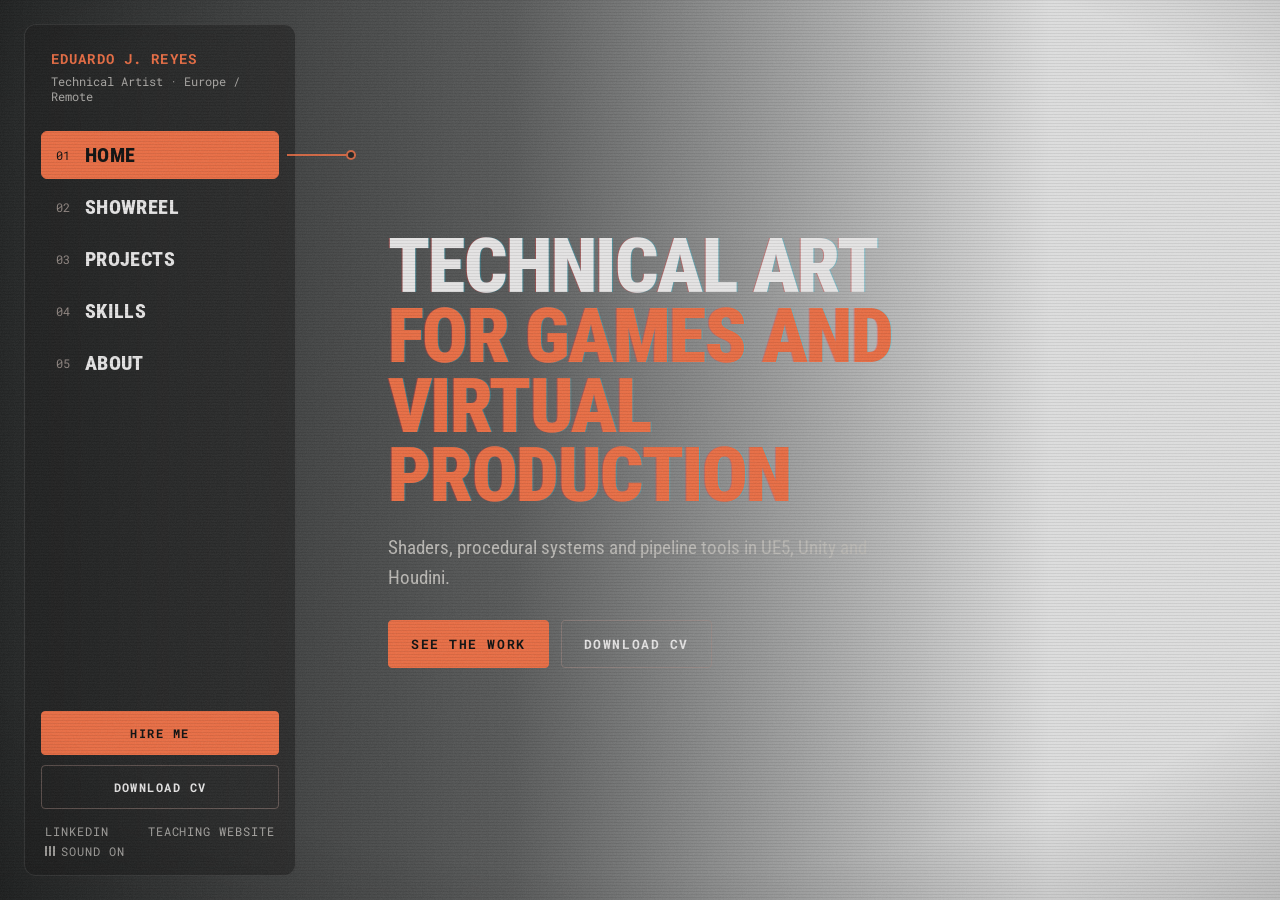
==== commit daabb39b: "Handoff transition between sites, spam-proof wheel, reel autoplay - Tech art to teaching: shader til" ====
--- a/index.html
+++ b/index.html
@@ -2,15 +2,25 @@
 <html lang="en">
 <head>
 <meta charset="UTF-8">
+<script>
+  (function () {
+    try {
+      if (sessionStorage.getItem('ejr-handoff') === 'techart') {
+        sessionStorage.removeItem('ejr-handoff');
+        if (!matchMedia('(prefers-reduced-motion: reduce)').matches) document.documentElement.classList.add('handoff-in');
+      }
+    } catch (e) {}
+  })();
+</script>
 <meta name="viewport" content="width=device-width, initial-scale=1.0">
 <title>Eduardo J. Reyes · Technical Artist</title>
-<meta name="description" content="Eduardo J. Reyes, Technical Artist for games and virtual production. Shaders, procedural systems and pipeline tools in UE5 and Houdini. Based in Barcelona.">
+<meta name="description" content="Eduardo J. Reyes, Technical Artist for games and virtual production. Shaders, procedural systems and pipeline tools in UE5, Unity and Houdini. Based in Barcelona.">
 <meta name="author" content="Eduardo J. Reyes">
 <link rel="canonical" href="https://eduardojreyes.com/">
 <meta property="og:type" content="website">
 <meta property="og:url" content="https://eduardojreyes.com/">
 <meta property="og:title" content="Eduardo J. Reyes · Technical Artist">
-<meta property="og:description" content="Shaders, procedural systems and pipeline tools in UE5 and Houdini.">
+<meta property="og:description" content="Shaders, procedural systems and pipeline tools in UE5, Unity and Houdini.">
 <meta property="og:image" content="https://eduardojreyes.com/assets/Caratula.png">
 <meta name="twitter:card" content="summary_large_image">
 <meta name="theme-color" content="#e66d45">
@@ -114,7 +124,7 @@
 .reel .node{width:100%;max-width:1080px}
 .reel-frame{position:relative;aspect-ratio:16/9;max-height:calc(100dvh - 220px);margin:0 auto;background:var(--bg2)}
 .reel-frame iframe{position:absolute;inset:0;width:100%;height:100%;border:0}
-.reel-row{display:flex;flex-wrap:wrap;align-items:center;justify-content:space-between;gap:12px;max-width:1080px;color:var(--muted);font-size:17px}
+.reel-row{display:flex;flex-wrap:wrap;align-items:center;justify-content:flex-end;gap:12px;max-width:1080px;color:var(--muted);font-size:17px}
 
 /* projects */
 .projects{gap:16px;justify-content:center}
@@ -192,6 +202,16 @@
 @keyframes tileHot{0%{background:#8a4129}100%{background:#2a1f1b}}
 .compile-osd{position:absolute;left:24px;bottom:22px;z-index:2;font:500 13px/1 var(--mono);letter-spacing:.12em;text-transform:uppercase;color:var(--cream);text-shadow:var(--ca);opacity:0}
 .compile.run .compile-osd{opacity:1}
+/* handoff to / from the teaching site: tiles cover the whole window, menu included */
+.compile.exit{inset:0!important;width:auto!important;height:auto!important;z-index:95}
+.compile.run.exit i{animation:tileIn .14s cubic-bezier(.5,0,.3,1) var(--d) both}
+.compile.run.exit i.hot{animation:tileIn .14s cubic-bezier(.5,0,.3,1) var(--d) both,tileHot .2s steps(2) calc(var(--d) + .14s) 1}
+.handoff-in .compile{visibility:visible;inset:0;z-index:95;background:#1a1c1c}
+.handoff-in .compile .compile-osd{opacity:1}
+.compile.enter{background:none}
+.compile.enter i{transform:scaleY(1);animation:tileOut .18s cubic-bezier(.6,0,.4,1) var(--d) forwards}
+.compile.enter i.hot{animation:tileHot .2s steps(2) 1,tileOut .18s cubic-bezier(.6,0,.4,1) var(--d) forwards}
+.compile.enter .compile-osd{opacity:0;transition:opacity .15s .15s}
 .stage.glitch .panel.on{animation:caShake .3s steps(2) 1}
 @keyframes caShake{0%{filter:drop-shadow(-3px 0 rgba(255,40,40,.5)) drop-shadow(3px 0 rgba(0,225,255,.45))}100%{filter:none}}
 .home-copy h1,.h2{text-shadow:var(--ca)}
@@ -275,7 +295,7 @@
     <section class="panel home on" id="home" data-sec="home" aria-labelledby="t-home">
       <div class="home-copy rise">
         <h1 id="t-home">Technical Art<span>for games and virtual production</span></h1>
-        <p class="lead">Shaders, procedural systems and pipeline tools in UE5 and Houdini. I build the boring-but-crucial stuff that lets artists ship faster, plus the pretty stuff on top.</p>
+        <p class="lead">Shaders, procedural systems and pipeline tools in UE5, Unity and Houdini.</p>
         <div class="ctas">
           <a class="btn solid" href="#projects">See the work</a>
           <a class="btn" href="CV2026_EduardoJReyes.pdf" download>Download CV</a>
@@ -292,7 +312,7 @@
           <div class="nh"><span class="d" style="background:var(--sand);box-shadow:0 0 6px var(--sand)"></span><span class="p">VISUAL_SEQUENCE</span><span class="s">::</span><span class="k">REEL_2025</span></div>
           <div class="reel-frame" id="reelFrame"></div>
         </div>
-        <div class="reel-row"><span>Shaders, procedural modeling, pipeline tools and real-time scenes.</span><a class="mono" href="https://vimeo.com/1203903259" target="_blank" rel="noopener" style="font-size:12px;font-weight:700;letter-spacing:.12em;text-transform:uppercase">Open on Vimeo</a></div>
+        <div class="reel-row"><a class="mono" href="https://vimeo.com/1203903259" target="_blank" rel="noopener" style="font-size:12px;font-weight:700;letter-spacing:.12em;text-transform:uppercase">Open on Vimeo</a></div>
       </div>
     </section>
 
@@ -452,7 +472,10 @@
   var homeVid = document.getElementById('homeVid'), homePlayer = null;
   if (HOME_VIDEO && !reduce) homePlayer = player(makeFrame(homeVid, vimeoSrc(HOME_VIDEO, true, HOME_HASH), 'Background loop'));
   var reelFrame = document.getElementById('reelFrame'), reelPlayer = null;
-  function ensureReel() { if (!reelPlayer && !reelFrame.firstChild) reelPlayer = player(makeFrame(reelFrame, vimeoSrc(REEL_VIDEO, false), 'Showreel 2025')); }
+  function ensureReel() {
+    if (reelPlayer) { if (!reduce) reelPlayer.play().catch(function () {}); return; }
+    if (!reelFrame.firstChild) reelPlayer = player(makeFrame(reelFrame, vimeoSrc(REEL_VIDEO, false) + (reduce ? '' : '&autoplay=1&muted=1'), 'Showreel 2025'));
+  }
 
   /* ---------- projects carousel ---------- */
   var track = document.getElementById('track'), pinfo = document.getElementById('pinfo'), countEl = document.getElementById('count');
@@ -529,8 +552,8 @@
   var current = null, busy = false;
   var compileEl = document.getElementById('compile'), compileOsd = document.getElementById('compileOsd');
   var COMPILE_WAVE = 180, COMPILE_IN = 140, COMPILE_SWAP = 335, COMPILE_OUT = 345, COMPILE_TOTAL = 700;
-  function buildTiles() {
-    var r = stage.getBoundingClientRect();
+  function buildTiles(full) {
+    var r = full ? { left: 0, top: 0, width: innerWidth, bottom: innerHeight } : stage.getBoundingClientRect();
     var top = Math.max(0, r.top), bottom = Math.min(innerHeight, r.bottom);
     var size = 80, cols = Math.max(1, Math.ceil(r.width / size)), rows = Math.max(1, Math.ceil((bottom - top) / size));
     compileEl.style.left = r.left + 'px'; compileEl.style.top = top + 'px';
@@ -614,18 +637,50 @@
   });
 
   /* mouse wheel steps through sections on desktop (unless the section itself needs to scroll) */
-  var wheelLock = 0;
-  stage.addEventListener('wheel', function (e) {
-    if (matchMedia('(max-width: 900px)').matches) return;
+  /* One gesture moves one section. A gesture ends when the wheel has been still for 250ms,
+     so spinning the wheel or a long trackpad flick never skips through several sections. */
+  var lastWheel = 0, wheelReady = 0;
+  document.addEventListener('wheel', function (e) {
+    if (matchMedia('(max-width: 900px)').matches || e.ctrlKey) return;
+    var now = Date.now(), fresh = now - lastWheel > 250; lastWheel = now;
     var p = panels[current]; if (!p) return;
     var down = e.deltaY > 0;
     var canScroll = down ? p.scrollTop + p.clientHeight < p.scrollHeight - 2 : p.scrollTop > 2;
-    if (canScroll || Math.abs(e.deltaY) < 20) return;
+    if (canScroll || !e.deltaY) return;
     e.preventDefault();
-    var now = Date.now(); if (now < wheelLock) return; wheelLock = now + 900;
+    if (!fresh || busy || now < wheelReady) return;
+    wheelReady = now + COMPILE_TOTAL + 150;
     var i = SECTIONS.indexOf(current);
     goSection(SECTIONS[Math.max(0, Math.min(SECTIONS.length - 1, i + (down ? 1 : -1)))], true);
   }, { passive: false });
+
+  /* ---------- handoff to / from the teaching site ---------- */
+  var root = document.documentElement;
+  if (root.classList.contains('handoff-in')) {
+    // tiles start closed over the whole window, then flip open in a wave
+    buildTiles(true); compileOsd.textContent = 'Shaders compiled 100%';
+    setTimeout(function () {
+      compileEl.classList.add('enter'); sfx('compile');
+      setTimeout(function () {
+        root.classList.remove('handoff-in'); compileEl.classList.remove('enter');
+        [].slice.call(compileEl.querySelectorAll('i')).forEach(function (n) { n.remove(); });
+      }, COMPILE_WAVE + 260);
+    }, 260);
+  }
+  document.addEventListener('click', function (e) {
+    var a = e.target.closest && e.target.closest('a[href="/professor/"]');
+    if (!a || reduce || e.button !== 0 || e.ctrlKey || e.metaKey || e.shiftKey || e.altKey) return;
+    e.preventDefault();
+    try { sessionStorage.setItem('ejr-handoff', 'professor'); } catch (err) {}
+    busy = true; sfx('compile');
+    buildTiles(true); compileOsd.textContent = 'Loading teaching website';
+    compileEl.classList.add('exit'); compileEl.classList.remove('run'); void compileEl.offsetWidth; compileEl.classList.add('run');
+    setTimeout(function () { location.href = a.href; }, COMPILE_WAVE + COMPILE_IN + 160);
+  });
+  // Back button restores this page from cache: open the tiles again
+  window.addEventListener('pageshow', function (e) {
+    if (e.persisted) { compileEl.classList.remove('run', 'exit', 'enter'); root.classList.remove('handoff-in'); busy = false; }
+  });
 
   /* contact form */
   var cf = document.getElementById('contactForm');
